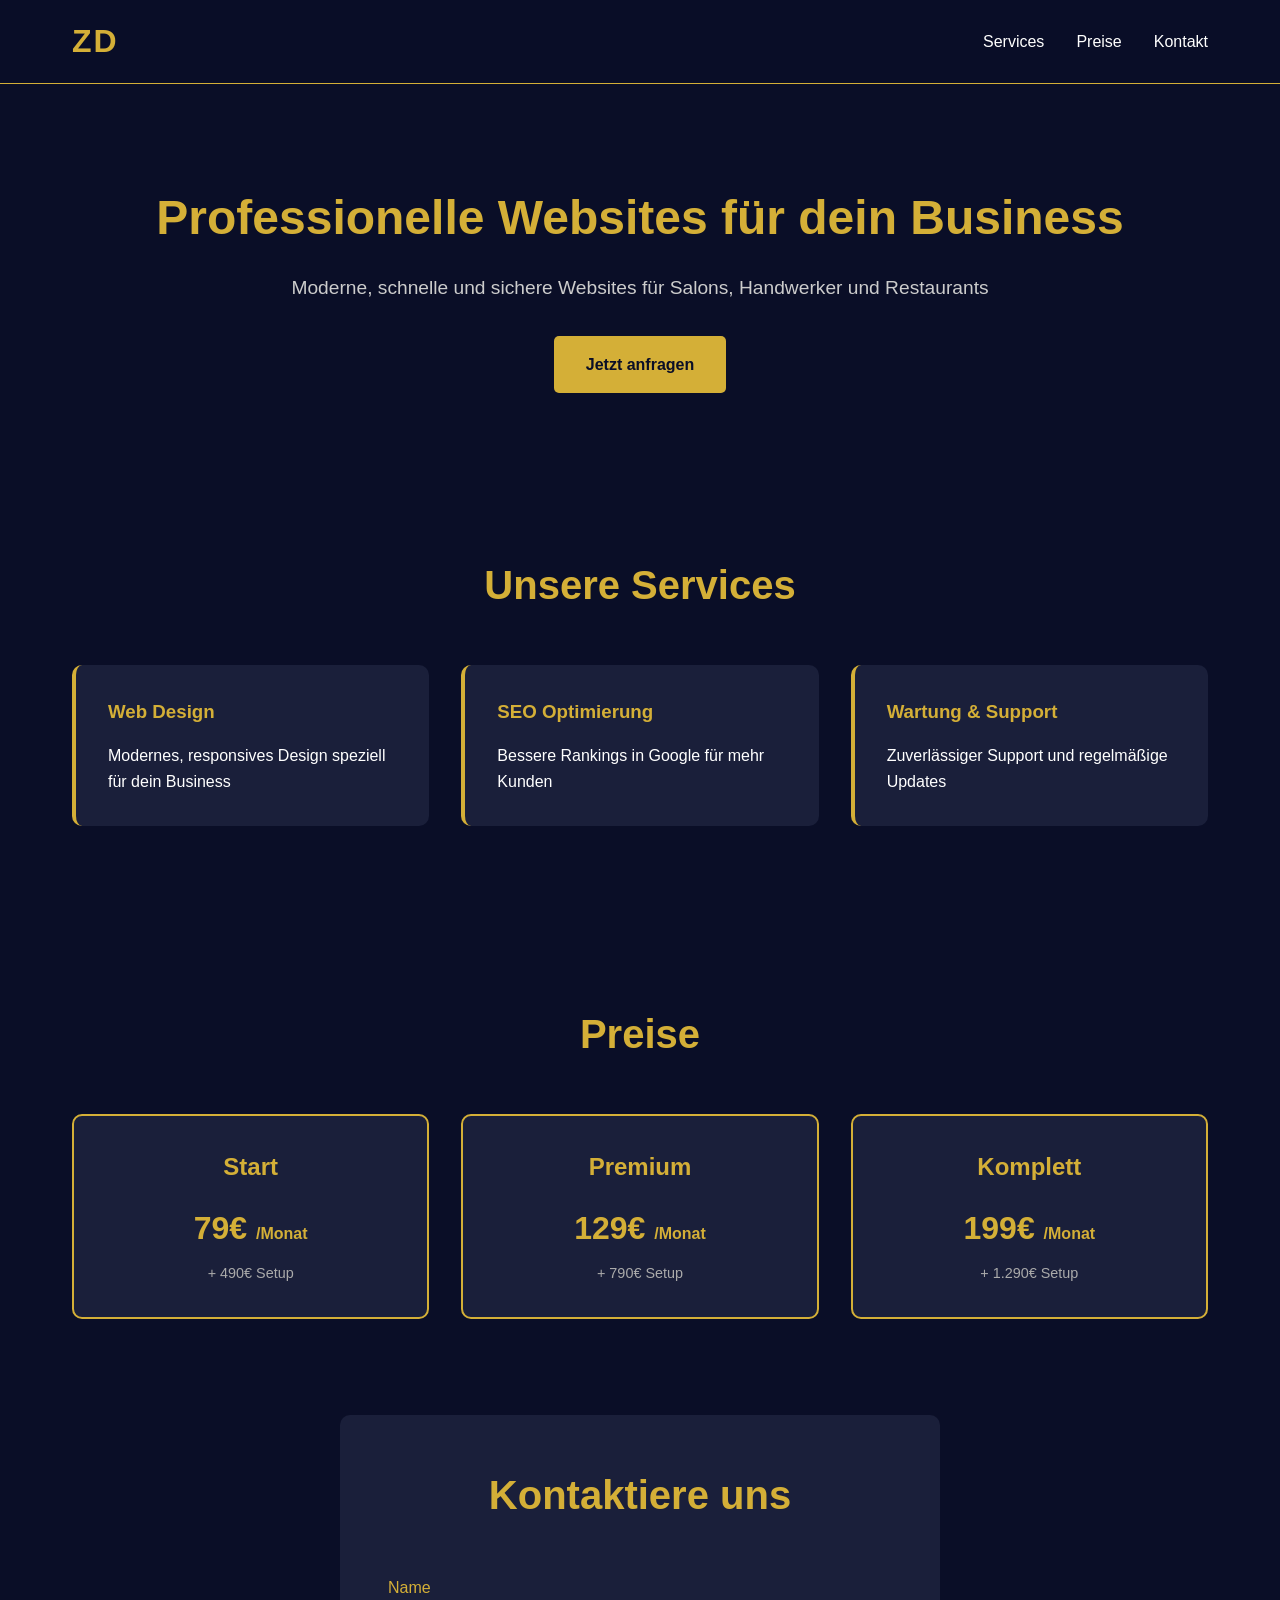
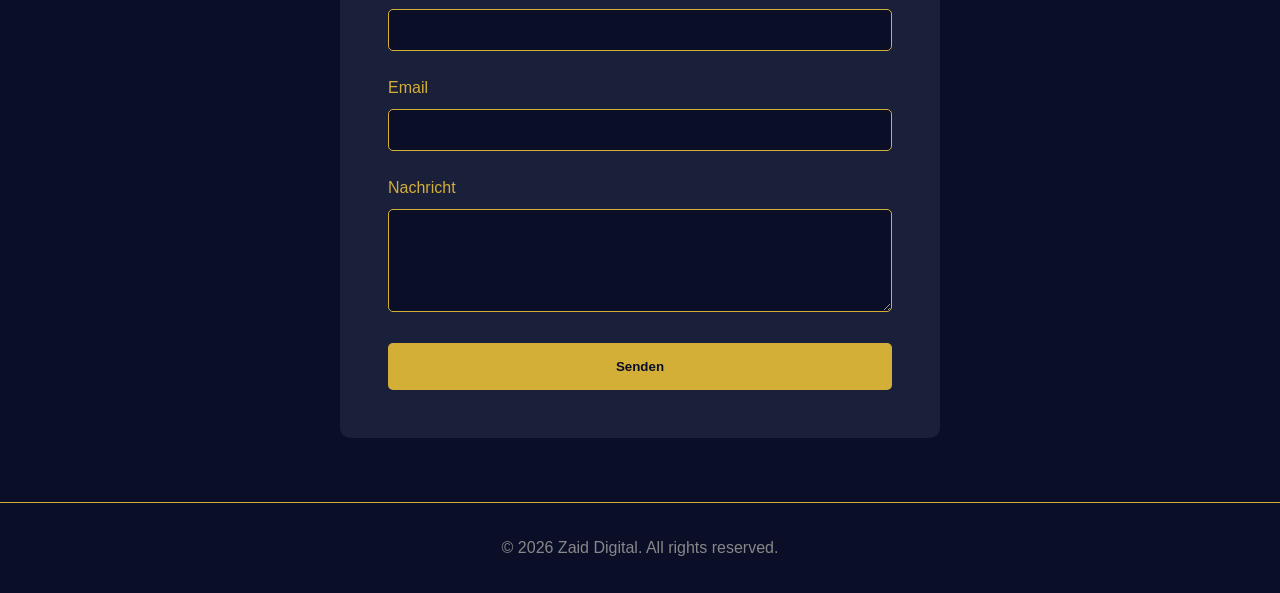
==== index.html @ 5ce20390 "feat: initial zaiddigital website with formspree" ====
<!DOCTYPE html>
<html lang="de">
<head>
    <meta charset="UTF-8">
    <meta name="viewport" content="width=device-width, initial-scale=1.0">
    <title>Zaid Digital - Professionelle Webdesign Agentur</title>
    <link rel="stylesheet" href="style.css">
</head>
<body>
    <header>
        <nav class="navbar">
            <div class="logo">ZD</div>
            <ul class="nav-links">
                <li><a href="#services">Services</a></li>
                <li><a href="#pricing">Preise</a></li>
                <li><a href="#contact">Kontakt</a></li>
            </ul>
        </nav>
    </header>

    <main>
        <section class="hero">
            <h1>Professionelle Websites für dein Business</h1>
            <p>Moderne, schnelle und sichere Websites für Salons, Handwerker und Restaurants</p>
            <a href="#contact" class="cta-button">Jetzt anfragen</a>
        </section>

        <section id="services" class="services">
            <h2>Unsere Services</h2>
            <div class="service-grid">
                <div class="service-card">
                    <h3>Web Design</h3>
                    <p>Modernes, responsives Design speziell für dein Business</p>
                </div>
                <div class="service-card">
                    <h3>SEO Optimierung</h3>
                    <p>Bessere Rankings in Google für mehr Kunden</p>
                </div>
                <div class="service-card">
                    <h3>Wartung & Support</h3>
                    <p>Zuverlässiger Support und regelmäßige Updates</p>
                </div>
            </div>
        </section>

        <section id="pricing" class="pricing">
            <h2>Preise</h2>
            <div class="pricing-grid">
                <div class="price-card">
                    <h3>Start</h3>
                    <p class="price">79€ <span>/Monat</span></p>
                    <p class="setup">+ 490€ Setup</p>
                </div>
                <div class="price-card">
                    <h3>Premium</h3>
                    <p class="price">129€ <span>/Monat</span></p>
                    <p class="setup">+ 790€ Setup</p>
                </div>
                <div class="price-card">
                    <h3>Komplett</h3>
                    <p class="price">199€ <span>/Monat</span></p>
                    <p class="setup">+ 1.290€ Setup</p>
                </div>
            </div>
        </section>

        <section id="contact" class="contact">
            <h2>Kontaktiere uns</h2>
            <form action="https://formspree.io/f/xyzabc123" method="POST">
                <div class="form-group">
                    <label for="name">Name</label>
                    <input type="text" id="name" name="name" required>
                </div>
                <div class="form-group">
                    <label for="email">Email</label>
                    <input type="email" id="email" name="email" required>
                </div>
                <div class="form-group">
                    <label for="message">Nachricht</label>
                    <textarea id="message" name="message" rows="5" required></textarea>
                </div>
                <button type="submit" class="submit-btn">Senden</button>
            </form>
        </section>
    </main>

    <footer>
        <p>&copy; 2026 Zaid Digital. All rights reserved.</p>
    </footer>
</body>
</html>
---- style.css ----
* {
    margin: 0;
    padding: 0;
    box-sizing: border-box;
}

:root {
    --dark: #0a0e27;
    --gold: #D4AF37;
    --text: #ffffff;
    --gray: #1a1f3a;
}

body {
    font-family: 'Segoe UI', Tahoma, Geneva, Verdana, sans-serif;
    background-color: var(--dark);
    color: var(--text);
    line-height: 1.6;
}

header {
    background-color: rgba(10, 14, 39, 0.95);
    padding: 1rem 0;
    position: sticky;
    top: 0;
    z-index: 1000;
    border-bottom: 1px solid var(--gold);
}

.navbar {
    max-width: 1200px;
    margin: 0 auto;
    display: flex;
    justify-content: space-between;
    align-items: center;
    padding: 0 2rem;
}

.logo {
    font-size: 2rem;
    font-weight: bold;
    color: var(--gold);
    letter-spacing: 2px;
}

.nav-links {
    display: flex;
    list-style: none;
    gap: 2rem;
}

.nav-links a {
    color: var(--text);
    text-decoration: none;
    transition: color 0.3s;
}

.nav-links a:hover {
    color: var(--gold);
}

main {
    max-width: 1200px;
    margin: 0 auto;
    padding: 0 2rem;
}

.hero {
    text-align: center;
    padding: 6rem 2rem;
}

.hero h1 {
    font-size: 3rem;
    margin-bottom: 1rem;
    color: var(--gold);
}

.hero p {
    font-size: 1.2rem;
    margin-bottom: 2rem;
    color: #ccc;
}

.cta-button {
    display: inline-block;
    background-color: var(--gold);
    color: var(--dark);
    padding: 1rem 2rem;
    border-radius: 5px;
    text-decoration: none;
    font-weight: bold;
    transition: transform 0.3s, box-shadow 0.3s;
}

.cta-button:hover {
    transform: translateY(-3px);
    box-shadow: 0 10px 20px rgba(212, 175, 55, 0.3);
}

.services, .pricing, .contact {
    padding: 4rem 0;
}

.services h2, .pricing h2, .contact h2 {
    text-align: center;
    font-size: 2.5rem;
    margin-bottom: 3rem;
    color: var(--gold);
}

.service-grid {
    display: grid;
    grid-template-columns: repeat(auto-fit, minmax(250px, 1fr));
    gap: 2rem;
    margin-bottom: 3rem;
}

.service-card {
    background-color: var(--gray);
    padding: 2rem;
    border-radius: 10px;
    border-left: 4px solid var(--gold);
    transition: transform 0.3s;
}

.service-card:hover {
    transform: translateY(-5px);
}

.service-card h3 {
    color: var(--gold);
    margin-bottom: 1rem;
}

.pricing-grid {
    display: grid;
    grid-template-columns: repeat(auto-fit, minmax(200px, 1fr));
    gap: 2rem;
}

.price-card {
    background-color: var(--gray);
    padding: 2rem;
    border-radius: 10px;
    text-align: center;
    border: 2px solid var(--gold);
}

.price-card h3 {
    color: var(--gold);
    font-size: 1.5rem;
    margin-bottom: 1rem;
}

.price {
    font-size: 2rem;
    color: var(--gold);
    font-weight: bold;
    margin-bottom: 0.5rem;
}

.price span {
    font-size: 1rem;
}

.setup {
    color: #aaa;
    font-size: 0.9rem;
}

.contact {
    background-color: var(--gray);
    padding: 3rem;
    border-radius: 10px;
    max-width: 600px;
    margin: 2rem auto;
}

.form-group {
    margin-bottom: 1.5rem;
}

.form-group label {
    display: block;
    margin-bottom: 0.5rem;
    color: var(--gold);
}

.form-group input,
.form-group textarea {
    width: 100%;
    padding: 0.8rem;
    background-color: var(--dark);
    border: 1px solid var(--gold);
    border-radius: 5px;
    color: var(--text);
    font-family: inherit;
}

.form-group input:focus,
.form-group textarea:focus {
    outline: none;
    border-color: var(--gold);
    box-shadow: 0 0 5px rgba(212, 175, 55, 0.3);
}

.submit-btn {
    width: 100%;
    padding: 1rem;
    background-color: var(--gold);
    color: var(--dark);
    border: none;
    border-radius: 5px;
    font-weight: bold;
    cursor: pointer;
    transition: transform 0.3s;
}

.submit-btn:hover {
    transform: translateY(-3px);
}

footer {
    text-align: center;
    padding: 2rem;
    border-top: 1px solid var(--gold);
    margin-top: 4rem;
    color: #888;
}

@media (max-width: 768px) {
    .hero h1 {
        font-size: 2rem;
    }
    
    .nav-links {
        gap: 1rem;
    }
}
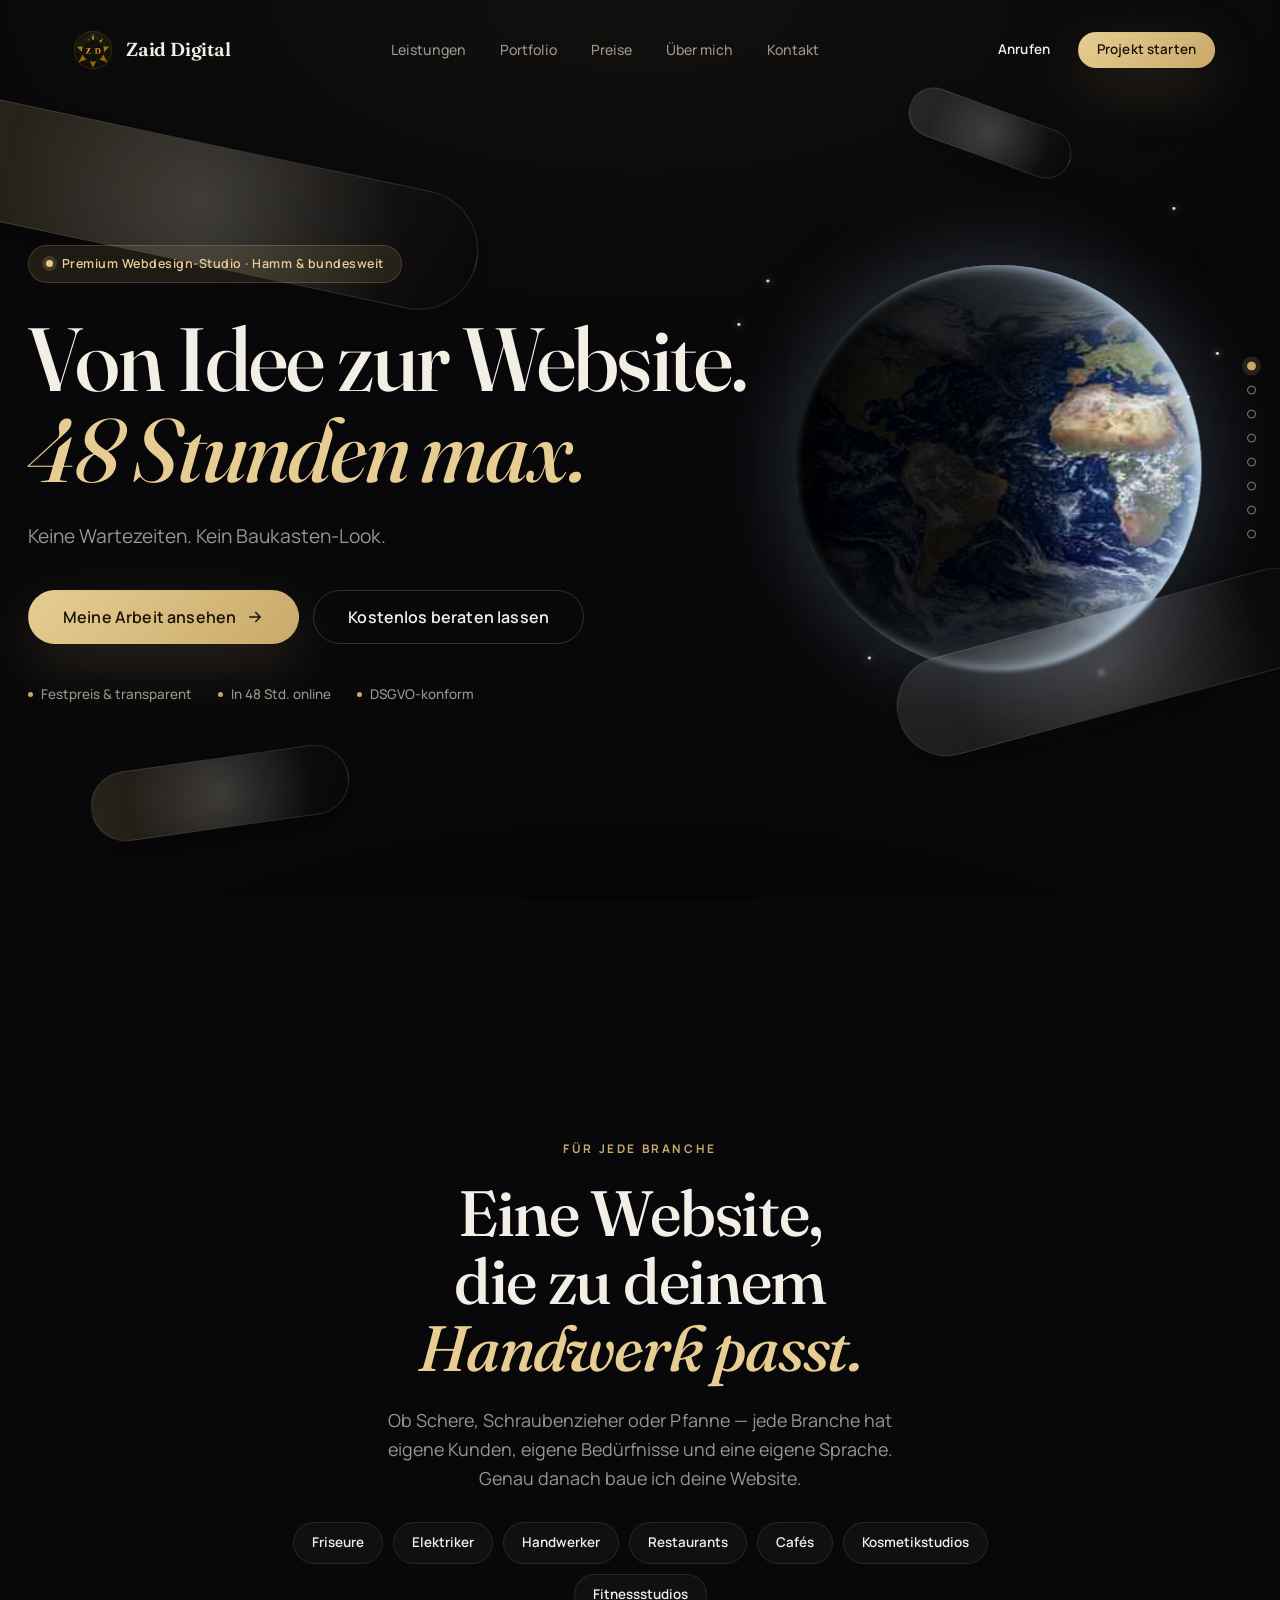
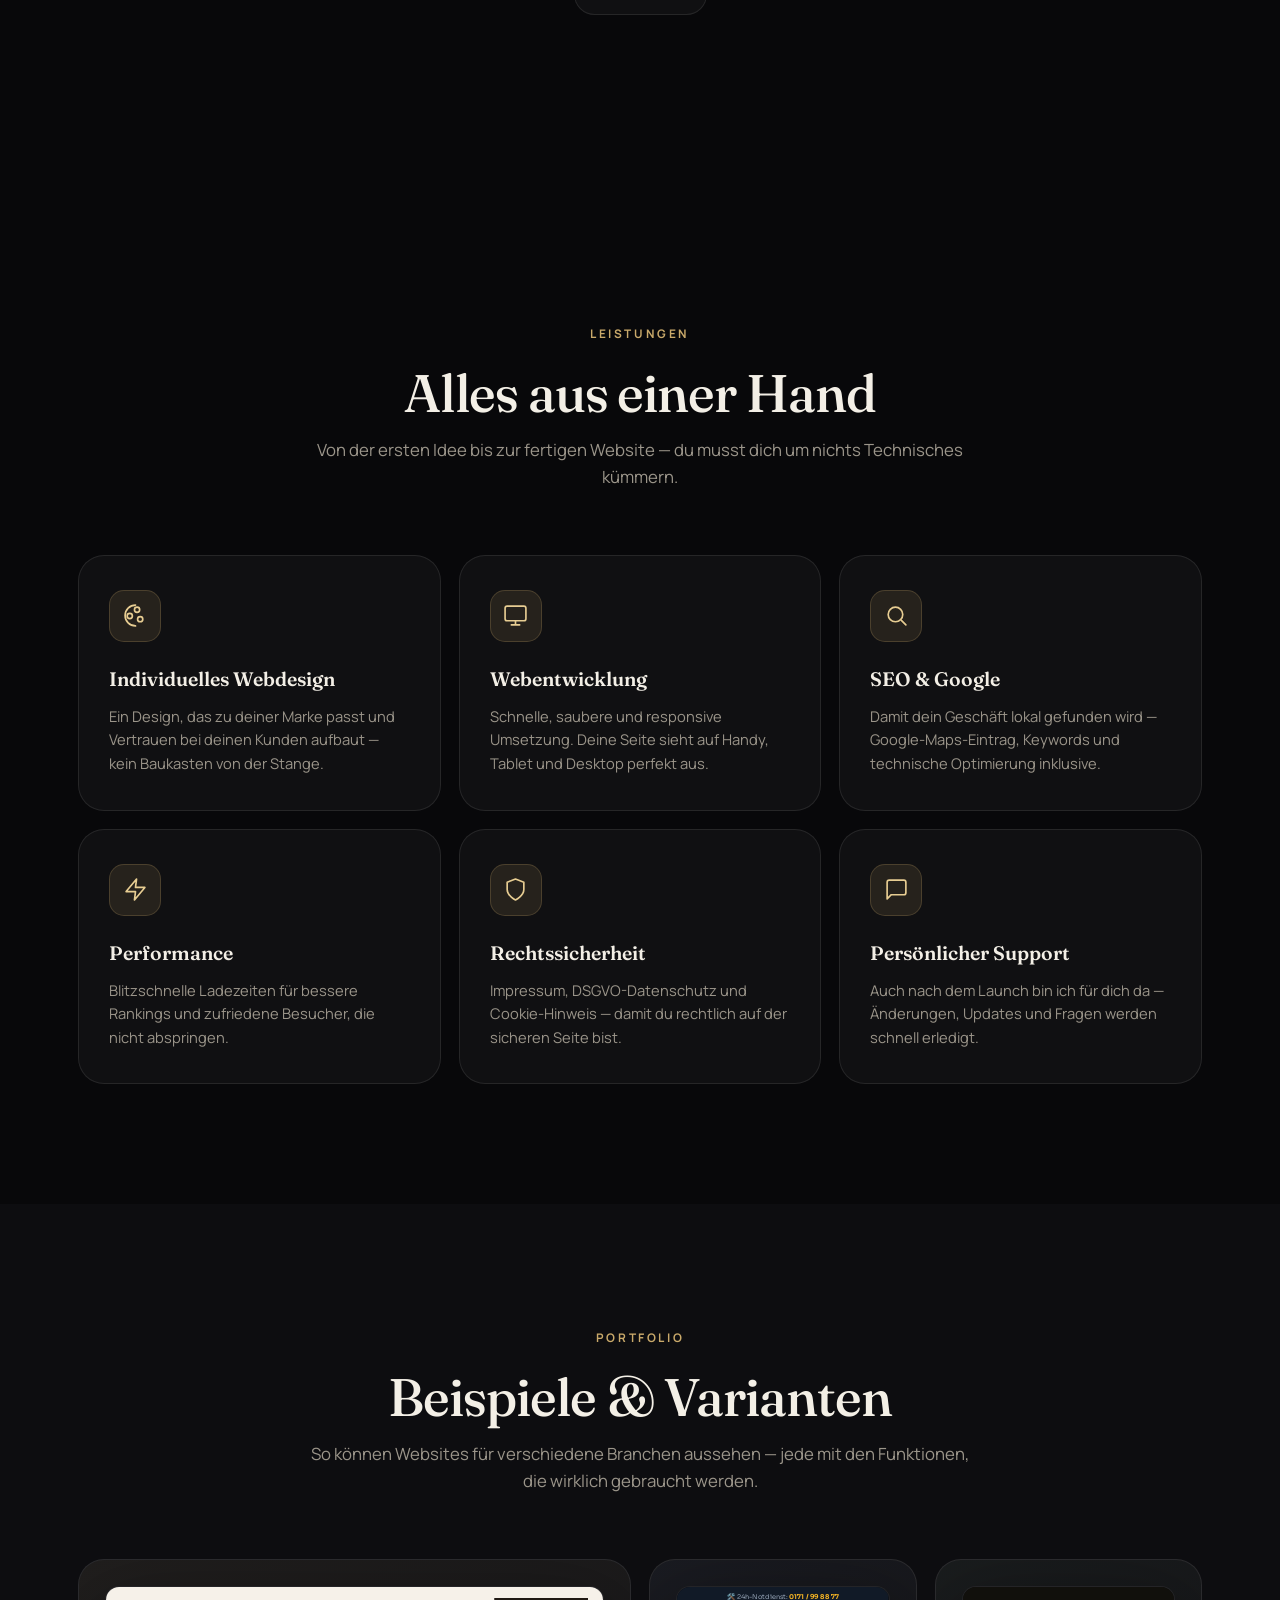
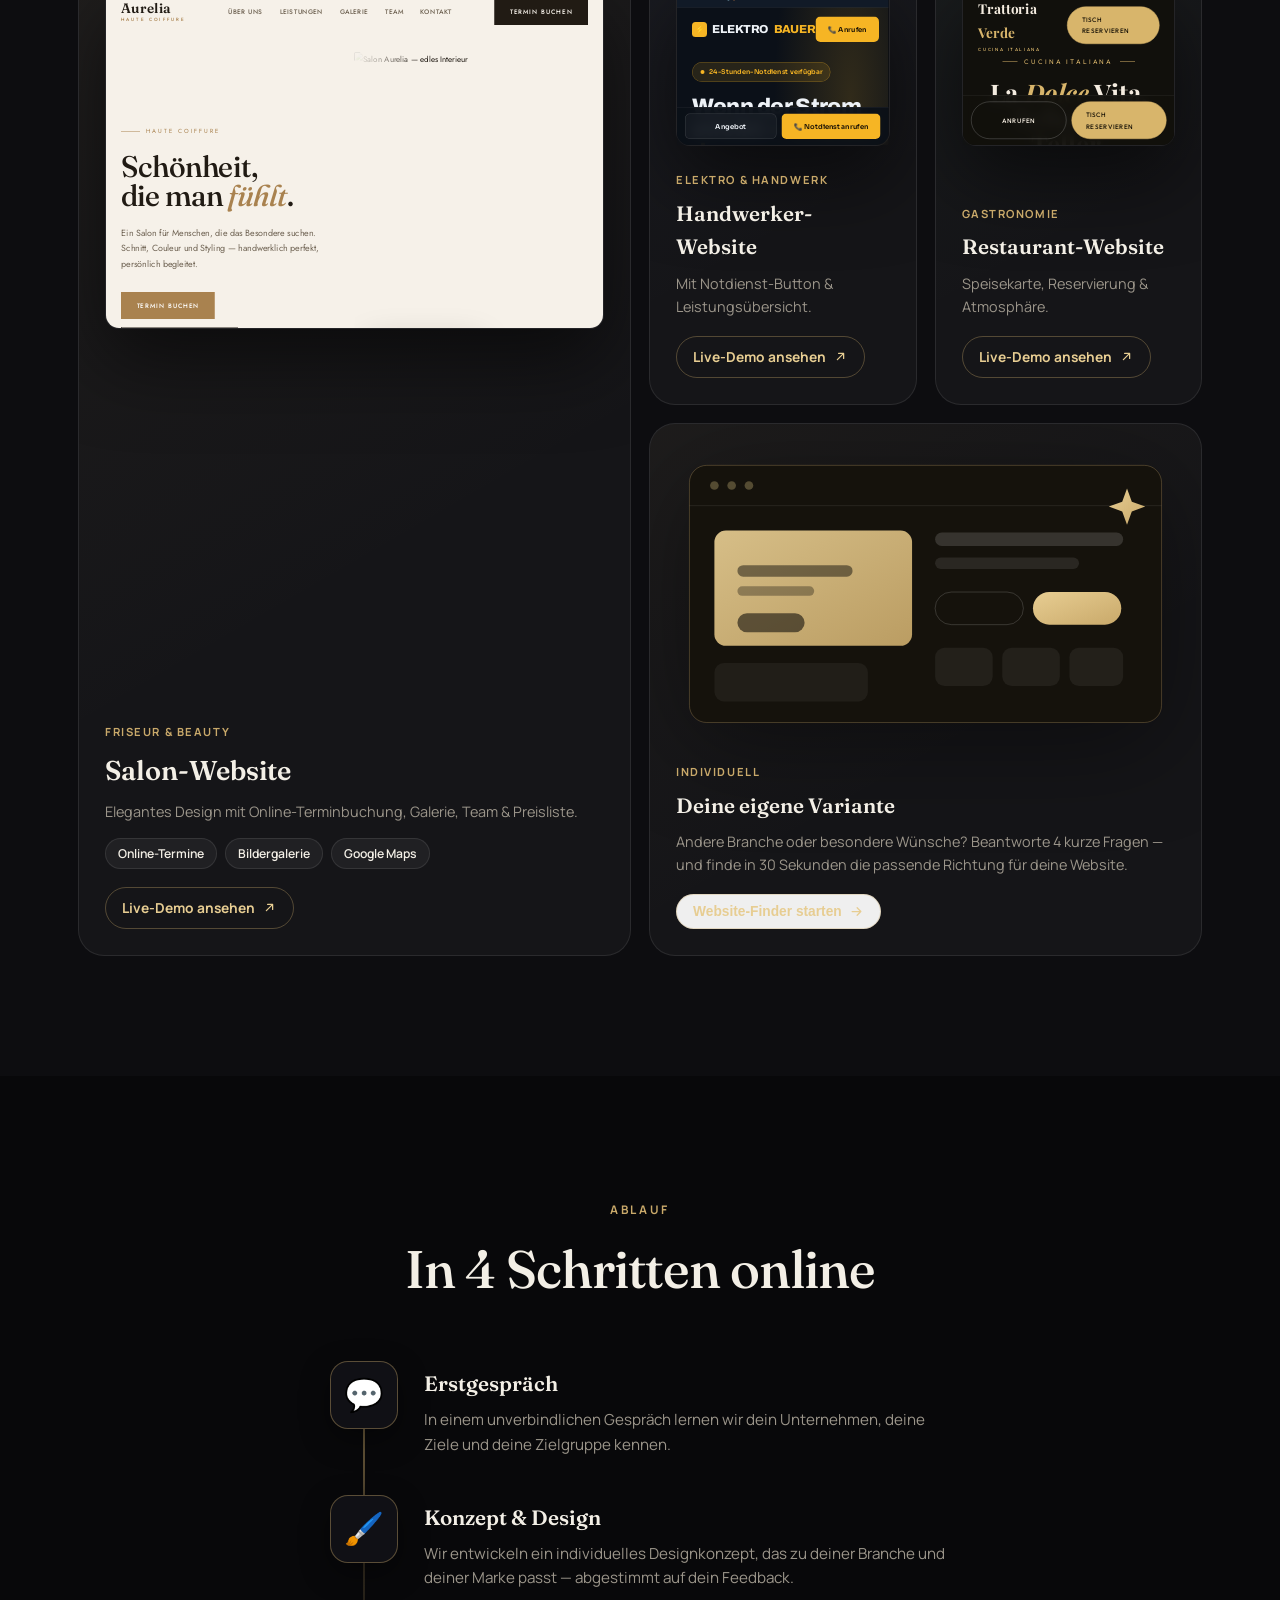
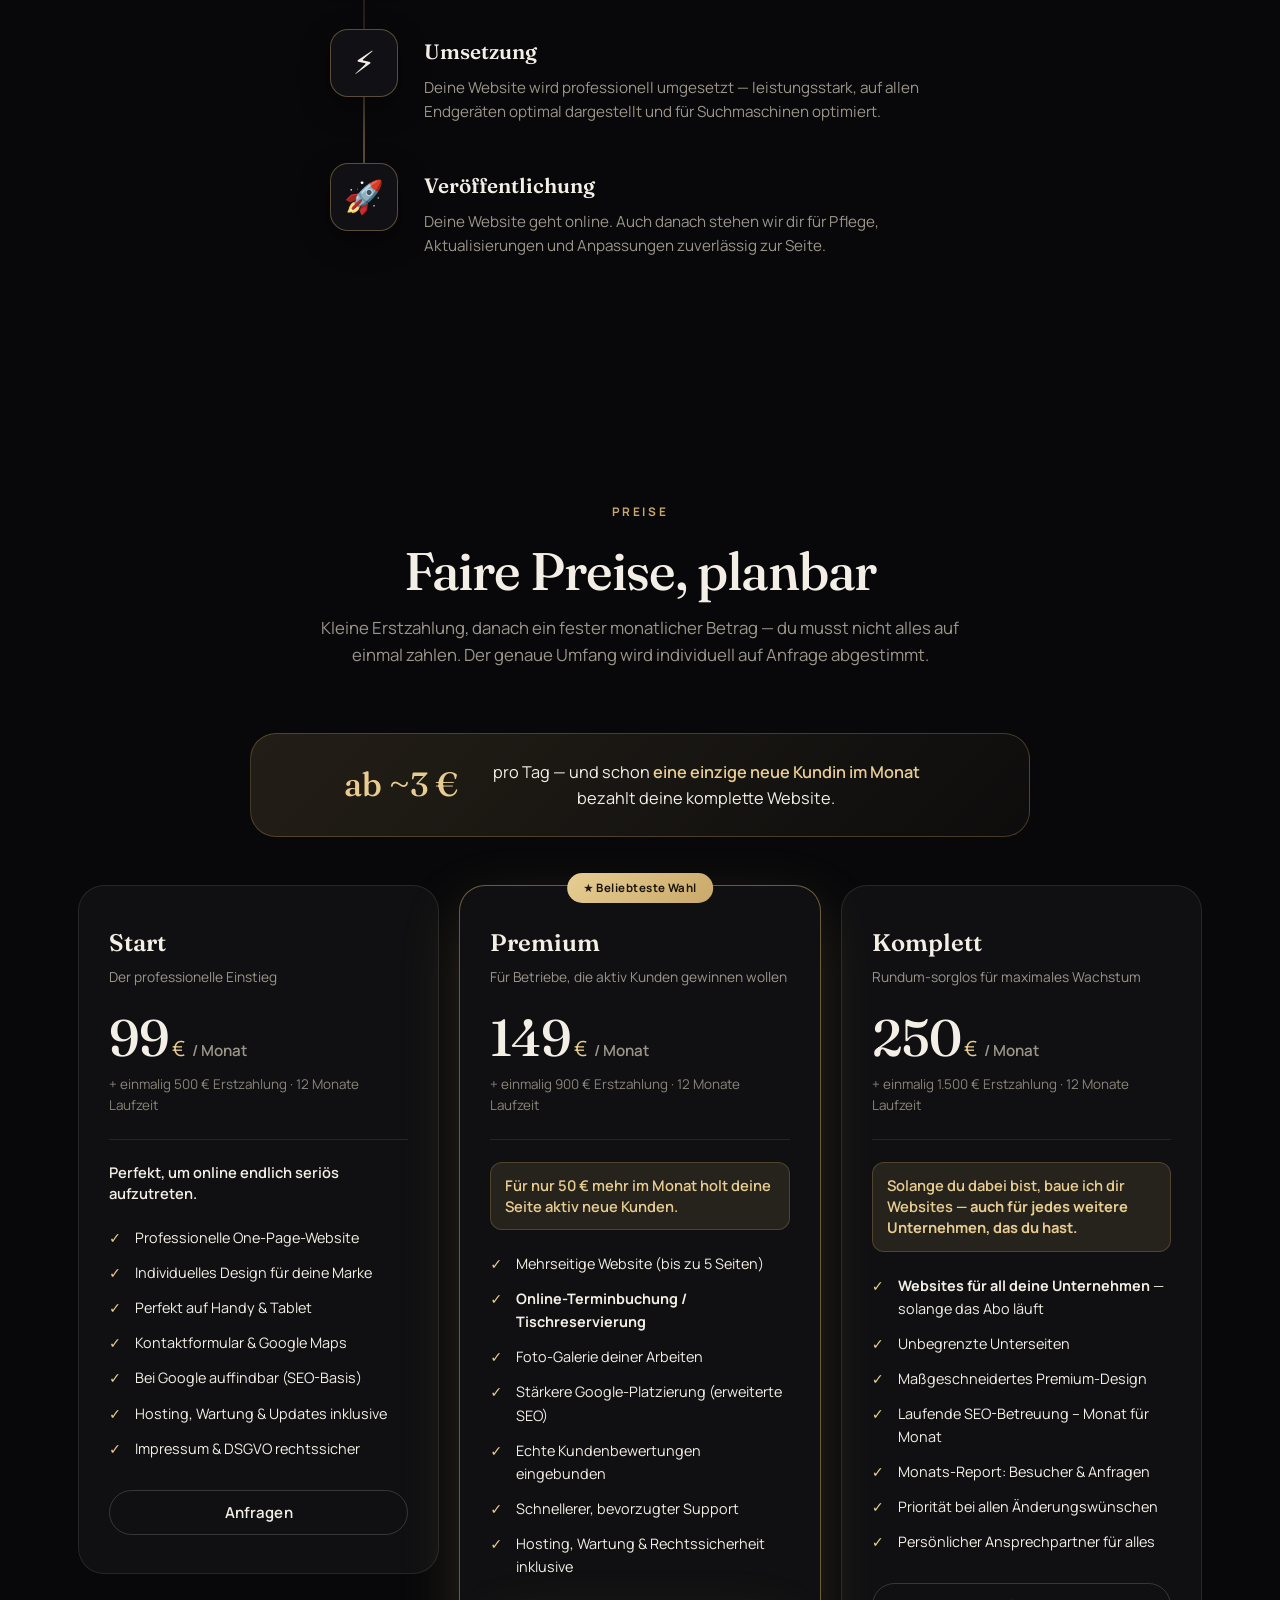
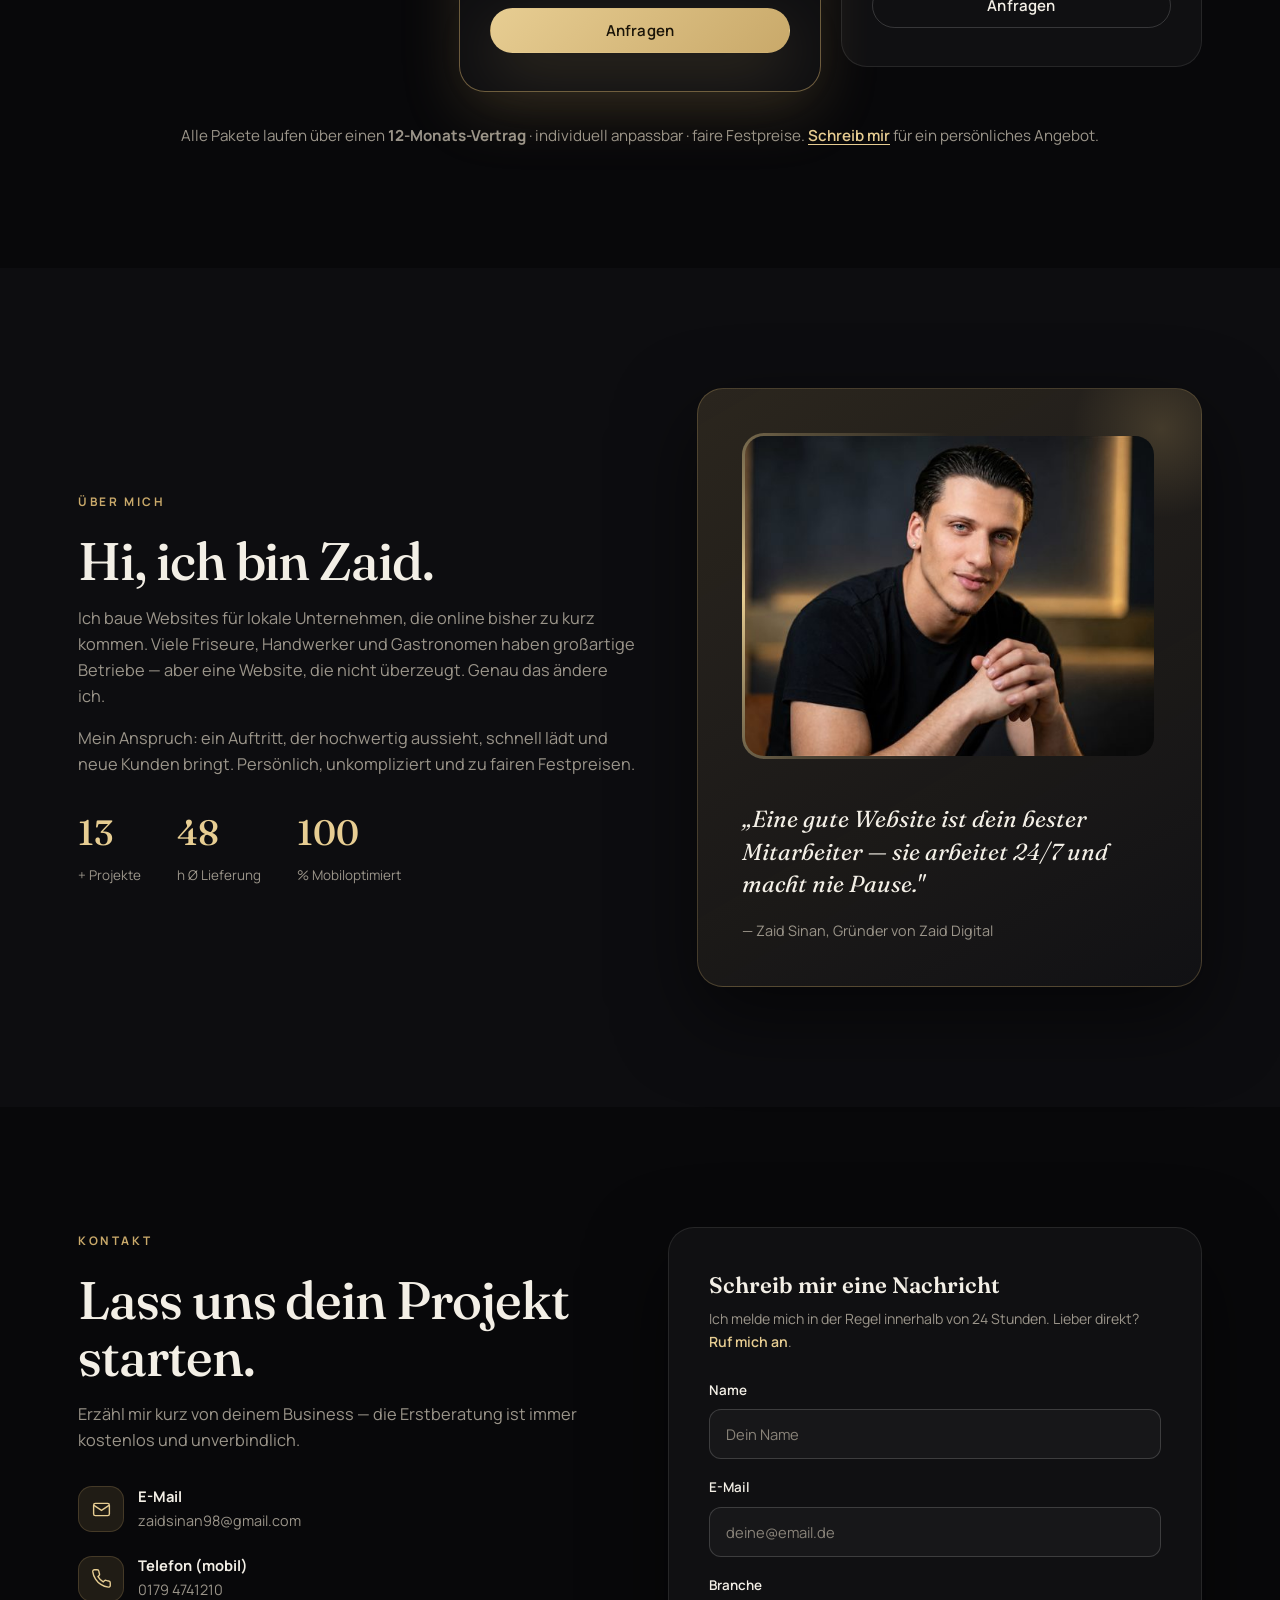
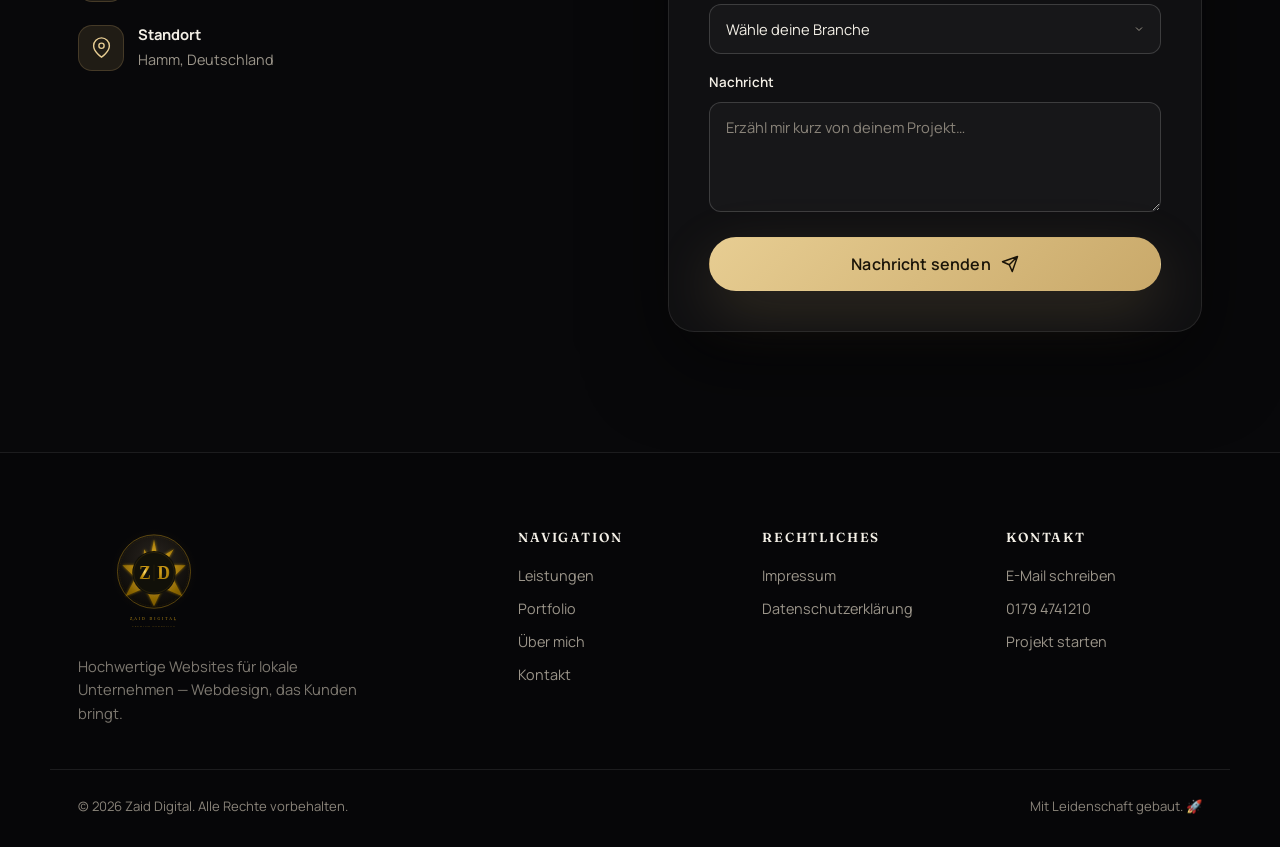
==== commit 27d2ff4f: "Initial commit: Zaid Digital website with redesigned Hero and Process sections - Hero B: 'Von Idee z" ====
--- a/index.html
+++ b/index.html
@@ -1,91 +1,534 @@
 <!DOCTYPE html>
 <html lang="de">
 <head>
-    <meta charset="UTF-8">
-    <meta name="viewport" content="width=device-width, initial-scale=1.0">
-    <title>Zaid Digital - Professionelle Webdesign Agentur</title>
-    <link rel="stylesheet" href="style.css">
+  <meta charset="UTF-8">
+  <meta name="viewport" content="width=device-width, initial-scale=1.0">
+  <title>Zaid Digital — Premium Webdesign für lokale Unternehmen</title>
+  <meta name="description" content="Zaid Digital gestaltet hochwertige, individuelle Websites für Friseure, Elektriker, Restaurants und lokale Unternehmen in Hamm und Umgebung. Webdesign, das nach Wert aussieht — und Kunden bringt.">
+  <meta name="theme-color" content="#08080a">
+  <link rel="icon" href="assets/logo-mark.svg" type="image/svg+xml">
+  <!-- Open Graph -->
+  <meta property="og:type" content="website">
+  <meta property="og:title" content="Zaid Digital — Premium Webdesign für lokale Unternehmen">
+  <meta property="og:description" content="Hochwertige, individuelle Websites für Friseure, Elektriker, Restaurants & lokale Betriebe. Webdesign, das nach Wert aussieht.">
+  <meta property="og:locale" content="de_DE">
+  <meta name="twitter:card" content="summary_large_image">
+  <link rel="stylesheet" href="fonts.css">
+  <link rel="stylesheet" href="style.css">
+  <script type="application/ld+json">
+  {
+    "@context": "https://schema.org",
+    "@type": "ProfessionalService",
+    "name": "Zaid Digital",
+    "description": "Premium Webdesign für lokale Unternehmen — individuelle, hochwertige Websites für Friseure, Elektriker, Restaurants und Handwerksbetriebe.",
+    "founder": "Zaid Sinan",
+    "email": "zaidsinan98@gmail.com",
+    "telephone": "+49-179-4741210",
+    "areaServed": "Hamm und Umgebung",
+    "priceRange": "€€",
+    "address": { "@type": "PostalAddress", "addressLocality": "Hamm", "addressCountry": "DE" },
+    "knowsAbout": ["Webdesign", "Webentwicklung", "SEO", "Responsive Design"]
+  }
+  </script>
 </head>
 <body>
-    <header>
-        <nav class="navbar">
-            <div class="logo">ZD</div>
-            <ul class="nav-links">
-                <li><a href="#services">Services</a></li>
-                <li><a href="#pricing">Preise</a></li>
-                <li><a href="#contact">Kontakt</a></li>
+
+  <!-- Scroll Progress Bar -->
+  <div class="progress-bar"><div class="progress-bar__fill" id="progressFill"></div></div>
+
+  <!-- Fixed Rotating Globe (travels on scroll) -->
+  <div class="globe-layer" id="globeLayer">
+    <div class="globe">
+      <span class="globe__star" style="left:-20px;top:10px;animation-duration:3s"></span>
+      <span class="globe__star" style="left:-40px;top:40px;animation-duration:2s"></span>
+      <span class="globe__star" style="left:270px;top:90px;animation-duration:4s"></span>
+      <span class="globe__star" style="left:210px;top:280px;animation-duration:3s"></span>
+      <span class="globe__star" style="left:50px;top:270px;animation-duration:1.5s"></span>
+      <span class="globe__star" style="left:260px;top:-40px;animation-duration:4s"></span>
+      <span class="globe__star" style="left:290px;top:60px;animation-duration:2s"></span>
+    </div>
+  </div>
+
+  <!-- Section Navigation Dots -->
+  <nav class="dots" id="dots" aria-label="Abschnitte"></nav>
+
+  <!-- Header -->
+  <header class="header" id="header">
+    <div class="header__inner">
+      <a href="#hero" class="brand">
+        <img class="brand__logo" src="assets/logo-mark.svg" alt="" width="44" height="44">
+        <span class="brand__name">Zaid&nbsp;Digital</span>
+      </a>
+      <nav class="header__nav">
+        <a href="#leistungen">Leistungen</a>
+        <a href="#portfolio">Portfolio</a>
+        <a href="#preise">Preise</a>
+        <a href="#ueber">Über mich</a>
+        <a href="#kontakt">Kontakt</a>
+      </nav>
+      <div class="header__actions">
+        <a href="tel:+491794741210" class="btn btn--ghost btn--sm">Anrufen</a>
+        <a href="#kontakt" class="btn btn--primary btn--sm">Projekt starten</a>
+      </div>
+      <button class="burger" id="burger" aria-label="Menü"><span></span><span></span><span></span></button>
+    </div>
+  </header>
+
+  <!-- Mobile Menu -->
+  <div class="mobile" id="mobile">
+    <a href="#leistungen">Leistungen</a>
+    <a href="#portfolio">Portfolio</a>
+    <a href="#preise">Preise</a>
+    <a href="#ueber">Über mich</a>
+    <a href="#kontakt">Kontakt</a>
+    <a href="#kontakt" class="btn btn--primary">Projekt starten</a>
+  </div>
+
+  <main>
+
+    <!-- ===== HERO (globe right) ===== -->
+    <section class="snap" id="hero" data-globe="0">
+      <div class="shapes" aria-hidden="true">
+        <span class="shape shape--1"></span>
+        <span class="shape shape--2"></span>
+        <span class="shape shape--3"></span>
+        <span class="shape shape--4"></span>
+      </div>
+      <div class="hero">
+        <div class="reveal">
+          <span class="pill"><span class="pill__dot"></span> Premium Webdesign-Studio · Hamm &amp; bundesweit</span>
+        </div>
+        <h1 class="hero__title reveal">
+          Von Idee zur Website.<br>
+          <span class="serif-em">48 Stunden max.</span>
+        </h1>
+        <p class="hero__lead reveal">
+          Keine Wartezeiten. Kein Baukasten-Look.
+        </p>
+        <div class="hero__cta reveal">
+          <a href="#portfolio" class="btn btn--primary btn--lg">Meine Arbeit ansehen
+            <svg viewBox="0 0 24 24" fill="none" stroke="currentColor" stroke-width="2" stroke-linecap="round" stroke-linejoin="round"><path d="M5 12h14M13 6l6 6-6 6"/></svg>
+          </a>
+          <a href="#kontakt" class="btn btn--outline btn--lg">Kostenlos beraten lassen</a>
+        </div>
+        <div class="hero__meta reveal">
+          <span><span class="hero__meta-dot"></span> Festpreis &amp; transparent</span>
+          <span><span class="hero__meta-dot"></span> In 48 Std. online</span>
+          <span><span class="hero__meta-dot"></span> DSGVO-konform</span>
+        </div>
+      </div>
+    </section>
+
+    <!-- ===== STORY: Branchen (globe center, subtle) ===== -->
+    <section class="snap snap--center" id="branchen" data-globe="1">
+      <div class="story">
+        <span class="kicker reveal">Für jede Branche</span>
+        <h2 class="story__title reveal">Eine Website,<br>die zu deinem<br><span class="serif-em">Handwerk passt.</span></h2>
+        <p class="story__lead reveal">
+          Ob Schere, Schraubenzieher oder Pfanne — jede Branche hat eigene Kunden,
+          eigene Bedürfnisse und eine eigene Sprache. Genau danach baue ich deine Website.
+        </p>
+        <div class="chips reveal">
+          <span class="chip">Friseure</span>
+          <span class="chip">Elektriker</span>
+          <span class="chip">Handwerker</span>
+          <span class="chip">Restaurants</span>
+          <span class="chip">Cafés</span>
+          <span class="chip">Kosmetikstudios</span>
+          <span class="chip">Fitnessstudios</span>
+        </div>
+      </div>
+    </section>
+
+    <!-- ===== LEISTUNGEN ===== -->
+    <section class="block" id="leistungen" data-globe="fade">
+      <div class="shell">
+        <div class="head reveal">
+          <span class="kicker">Leistungen</span>
+          <h2 class="head__title">Alles aus einer Hand</h2>
+          <p class="head__lead">Von der ersten Idee bis zur fertigen Website — du musst dich um nichts Technisches kümmern.</p>
+        </div>
+        <div class="cards">
+          <article class="card reveal">
+            <div class="card__glow"></div>
+            <div class="card__icon">
+              <svg viewBox="0 0 24 24" fill="none" stroke="currentColor" stroke-width="1.6" stroke-linecap="round" stroke-linejoin="round"><circle cx="13.5" cy="6.5" r="2.5"/><circle cx="6.5" cy="12.5" r="2.5"/><circle cx="16.5" cy="15.5" r="2.5"/><path d="M12 2a10 10 0 100 20"/></svg>
+            </div>
+            <h3>Individuelles Webdesign</h3>
+            <p>Ein Design, das zu deiner Marke passt und Vertrauen bei deinen Kunden aufbaut — kein Baukasten von der Stange.</p>
+          </article>
+          <article class="card reveal">
+            <div class="card__glow"></div>
+            <div class="card__icon">
+              <svg viewBox="0 0 24 24" fill="none" stroke="currentColor" stroke-width="1.6" stroke-linecap="round" stroke-linejoin="round"><rect x="2" y="3" width="20" height="14" rx="2"/><path d="M8 21h8M12 17v4"/></svg>
+            </div>
+            <h3>Webentwicklung</h3>
+            <p>Schnelle, saubere und responsive Umsetzung. Deine Seite sieht auf Handy, Tablet und Desktop perfekt aus.</p>
+          </article>
+          <article class="card reveal">
+            <div class="card__glow"></div>
+            <div class="card__icon">
+              <svg viewBox="0 0 24 24" fill="none" stroke="currentColor" stroke-width="1.6" stroke-linecap="round" stroke-linejoin="round"><circle cx="11" cy="11" r="7"/><path d="M21 21l-4.3-4.3"/></svg>
+            </div>
+            <h3>SEO &amp; Google</h3>
+            <p>Damit dein Geschäft lokal gefunden wird — Google-Maps-Eintrag, Keywords und technische Optimierung inklusive.</p>
+          </article>
+          <article class="card reveal">
+            <div class="card__glow"></div>
+            <div class="card__icon">
+              <svg viewBox="0 0 24 24" fill="none" stroke="currentColor" stroke-width="1.6" stroke-linecap="round" stroke-linejoin="round"><path d="M13 2L3 14h9l-1 8 10-12h-9z"/></svg>
+            </div>
+            <h3>Performance</h3>
+            <p>Blitzschnelle Ladezeiten für bessere Rankings und zufriedene Besucher, die nicht abspringen.</p>
+          </article>
+          <article class="card reveal">
+            <div class="card__glow"></div>
+            <div class="card__icon">
+              <svg viewBox="0 0 24 24" fill="none" stroke="currentColor" stroke-width="1.6" stroke-linecap="round" stroke-linejoin="round"><path d="M12 22s8-4 8-10V5l-8-3-8 3v7c0 6 8 10 8 10z"/></svg>
+            </div>
+            <h3>Rechtssicherheit</h3>
+            <p>Impressum, DSGVO-Datenschutz und Cookie-Hinweis — damit du rechtlich auf der sicheren Seite bist.</p>
+          </article>
+          <article class="card reveal">
+            <div class="card__glow"></div>
+            <div class="card__icon">
+              <svg viewBox="0 0 24 24" fill="none" stroke="currentColor" stroke-width="1.6" stroke-linecap="round" stroke-linejoin="round"><path d="M21 15a2 2 0 01-2 2H7l-4 4V5a2 2 0 012-2h14a2 2 0 012 2z"/></svg>
+            </div>
+            <h3>Persönlicher Support</h3>
+            <p>Auch nach dem Launch bin ich für dich da — Änderungen, Updates und Fragen werden schnell erledigt.</p>
+          </article>
+        </div>
+      </div>
+    </section>
+
+    <!-- ===== PORTFOLIO BENTO ===== -->
+    <section class="block block--alt" id="portfolio">
+      <div class="shell">
+        <div class="head reveal">
+          <span class="kicker">Portfolio</span>
+          <h2 class="head__title">Beispiele &amp; Varianten</h2>
+          <p class="head__lead">So können Websites für verschiedene Branchen aussehen — jede mit den Funktionen, die wirklich gebraucht werden.</p>
+        </div>
+        <div class="bento">
+          <article class="bento__item bento__item--big reveal" style="--tint:rgba(201,169,106,.12)">
+            <a class="bento__preview" href="demos/friseur.html?v=3" target="_blank" rel="noopener" aria-label="Demo Salon Aurelia öffnen">
+              <iframe src="demos/friseur.html?v=3" loading="lazy" scrolling="no" tabindex="-1" title="Vorschau Salon Aurelia"></iframe>
+              <span class="bento__preview-hint">Demo öffnen ↗</span>
+            </a>
+            <div class="bento__label">
+              <span class="bento__tag">Friseur &amp; Beauty</span>
+              <h3>Salon-Website</h3>
+              <p>Elegantes Design mit Online-Terminbuchung, Galerie, Team &amp; Preisliste.</p>
+              <ul><li>Online-Termine</li><li>Bildergalerie</li><li>Google Maps</li></ul>
+              <a class="bento__link" href="demos/friseur.html?v=3" target="_blank" rel="noopener">Live-Demo ansehen
+                <svg viewBox="0 0 24 24" fill="none" stroke="currentColor" stroke-width="2" stroke-linecap="round" stroke-linejoin="round"><path d="M7 17 17 7M9 7h8v8"/></svg>
+              </a>
+            </div>
+          </article>
+
+          <article class="bento__item reveal" style="--tint:rgba(120,150,220,.09)">
+            <a class="bento__preview" href="demos/elektriker.html?v=3" target="_blank" rel="noopener" aria-label="Demo Elektro Bauer öffnen">
+              <iframe src="demos/elektriker.html?v=3" loading="lazy" scrolling="no" tabindex="-1" title="Vorschau Elektro Bauer"></iframe>
+              <span class="bento__preview-hint">Demo öffnen ↗</span>
+            </a>
+            <div class="bento__label">
+              <span class="bento__tag">Elektro &amp; Handwerk</span>
+              <h3>Handwerker-Website</h3>
+              <p>Mit Notdienst-Button &amp; Leistungsübersicht.</p>
+              <a class="bento__link" href="demos/elektriker.html?v=3" target="_blank" rel="noopener">Live-Demo ansehen
+                <svg viewBox="0 0 24 24" fill="none" stroke="currentColor" stroke-width="2" stroke-linecap="round" stroke-linejoin="round"><path d="M7 17 17 7M9 7h8v8"/></svg>
+              </a>
+            </div>
+          </article>
+
+          <article class="bento__item reveal" style="--tint:rgba(120,180,140,.09)">
+            <a class="bento__preview" href="demos/restaurant.html?v=3" target="_blank" rel="noopener" aria-label="Demo Trattoria Verde öffnen">
+              <iframe src="demos/restaurant.html?v=3" loading="lazy" scrolling="no" tabindex="-1" title="Vorschau Trattoria Verde"></iframe>
+              <span class="bento__preview-hint">Demo öffnen ↗</span>
+            </a>
+            <div class="bento__label">
+              <span class="bento__tag">Gastronomie</span>
+              <h3>Restaurant-Website</h3>
+              <p>Speisekarte, Reservierung &amp; Atmosphäre.</p>
+              <a class="bento__link" href="demos/restaurant.html?v=3" target="_blank" rel="noopener">Live-Demo ansehen
+                <svg viewBox="0 0 24 24" fill="none" stroke="currentColor" stroke-width="2" stroke-linecap="round" stroke-linejoin="round"><path d="M7 17 17 7M9 7h8v8"/></svg>
+              </a>
+            </div>
+          </article>
+
+          <article class="bento__item bento__item--wide reveal" style="--tint:rgba(201,169,106,.10)">
+            <div class="bento__mock">
+              <svg class="variant-art" viewBox="0 0 520 300" xmlns="http://www.w3.org/2000/svg" role="img" aria-label="Individuelle Website konfigurieren">
+                <defs>
+                  <linearGradient id="va_g" x1="0" y1="0" x2="1" y2="1"><stop offset="0" stop-color="#e7cd92"/><stop offset="1" stop-color="#c9a96a"/></linearGradient>
+                </defs>
+                <rect x="14" y="16" width="492" height="268" rx="18" fill="#15120c" stroke="rgba(201,169,106,.3)"/>
+                <line x1="14" y1="58" x2="506" y2="58" stroke="rgba(255,255,255,.08)"/>
+                <circle cx="40" cy="37" r="4.5" fill="#544b32"/><circle cx="58" cy="37" r="4.5" fill="#544b32"/><circle cx="76" cy="37" r="4.5" fill="#544b32"/>
+                <rect x="40" y="84" width="206" height="120" rx="12" fill="url(#va_g)" opacity=".92"/>
+                <rect x="64" y="120" width="120" height="12" rx="6" fill="#15120c" opacity=".5"/>
+                <rect x="64" y="142" width="80" height="10" rx="5" fill="#15120c" opacity=".35"/>
+                <rect x="64" y="170" width="70" height="20" rx="10" fill="#15120c" opacity=".6"/>
+                <rect x="270" y="86" width="196" height="14" rx="7" fill="rgba(255,255,255,.14)"/>
+                <rect x="270" y="112" width="150" height="12" rx="6" fill="rgba(255,255,255,.09)"/>
+                <rect x="270" y="148" width="92" height="34" rx="17" fill="none" stroke="rgba(255,255,255,.16)"/>
+                <rect x="372" y="148" width="92" height="34" rx="17" fill="url(#va_g)"/>
+                <rect x="270" y="206" width="60" height="40" rx="10" fill="rgba(255,255,255,.06)"/>
+                <rect x="340" y="206" width="60" height="40" rx="10" fill="rgba(255,255,255,.06)"/>
+                <rect x="410" y="206" width="56" height="40" rx="10" fill="rgba(255,255,255,.06)"/>
+                <rect x="40" y="222" width="160" height="40" rx="10" fill="rgba(255,255,255,.05)"/>
+                <g class="va_spark">
+                  <path d="M470 40 l5 14 14 5 -14 5 -5 14 -5 -14 -14 -5 14 -5 z" fill="url(#va_g)"/>
+                </g>
+              </svg>
+            </div>
+            <div class="bento__label">
+              <span class="bento__tag">Individuell</span>
+              <h3>Deine eigene Variante</h3>
+              <p>Andere Branche oder besondere Wünsche? Beantworte 4 kurze Fragen — und finde in 30 Sekunden die passende Richtung für deine Website.</p>
+              <button type="button" class="bento__link" id="openFinder">Website-Finder starten
+                <svg viewBox="0 0 24 24" fill="none" stroke="currentColor" stroke-width="2" stroke-linecap="round" stroke-linejoin="round"><path d="M5 12h14M13 6l6 6-6 6"/></svg>
+              </button>
+            </div>
+          </article>
+        </div>
+      </div>
+    </section>
+
+    <!-- ===== PROZESS ===== -->
+    <section class="block" id="prozess">
+      <div class="shell">
+        <div class="head reveal">
+          <span class="kicker">Ablauf</span>
+          <h2 class="head__title">In 4 Schritten online</h2>
+        </div>
+        <div class="flow">
+          <div class="flow__step reveal">
+            <div class="flow__icon">💬</div>
+            <div class="flow__body">
+              <div class="flow__top"><h3>Erstgespräch</h3></div>
+              <p>In einem unverbindlichen Gespräch lernen wir dein Unternehmen, deine Ziele und deine Zielgruppe kennen.</p>
+            </div>
+          </div>
+          <div class="flow__step reveal">
+            <div class="flow__icon">🖌️</div>
+            <div class="flow__body">
+              <div class="flow__top"><h3>Konzept &amp; Design</h3></div>
+              <p>Wir entwickeln ein individuelles Designkonzept, das zu deiner Branche und deiner Marke passt — abgestimmt auf dein Feedback.</p>
+            </div>
+          </div>
+          <div class="flow__step reveal">
+            <div class="flow__icon">⚡</div>
+            <div class="flow__body">
+              <div class="flow__top"><h3>Umsetzung</h3></div>
+              <p>Deine Website wird professionell umgesetzt — leistungsstark, auf allen Endgeräten optimal dargestellt und für Suchmaschinen optimiert.</p>
+            </div>
+          </div>
+          <div class="flow__step reveal">
+            <div class="flow__icon">🚀</div>
+            <div class="flow__body">
+              <div class="flow__top"><h3>Veröffentlichung</h3></div>
+              <p>Deine Website geht online. Auch danach stehen wir dir für Pflege, Aktualisierungen und Anpassungen zuverlässig zur Seite.</p>
+            </div>
+          </div>
+        </div>
+      </div>
+    </section>
+
+    <!-- ===== PREISE ===== -->
+    <section class="block" id="preise">
+      <div class="shell">
+        <div class="head reveal">
+          <span class="kicker">Preise</span>
+          <h2 class="head__title">Faire Preise, planbar</h2>
+          <p class="head__lead">Kleine Erstzahlung, danach ein fester monatlicher Betrag — du musst nicht alles auf einmal zahlen. Der genaue Umfang wird individuell auf Anfrage abgestimmt.</p>
+        </div>
+
+        <div class="roi reveal">
+          <span class="roi__big">ab&nbsp;~3&nbsp;€</span>
+          <span class="roi__txt">pro Tag — und schon <strong>eine einzige neue Kundin im Monat</strong> bezahlt deine komplette Website.</span>
+        </div>
+
+        <div class="tiers">
+          <article class="tier reveal">
+            <h3 class="tier__name">Start</h3>
+            <p class="tier__desc">Der professionelle Einstieg</p>
+            <div class="tier__price"><span class="tier__amount">99</span><sup>€</sup><span class="tier__per">/ Monat</span></div>
+            <p class="tier__setup">+ einmalig 500&nbsp;€ Erstzahlung · 12 Monate Laufzeit</p>
+            <p class="tier__highlight">Perfekt, um online endlich seriös aufzutreten.</p>
+            <ul class="tier__list">
+              <li>Professionelle One-Page-Website</li>
+              <li>Individuelles Design für deine Marke</li>
+              <li>Perfekt auf Handy &amp; Tablet</li>
+              <li>Kontaktformular &amp; Google Maps</li>
+              <li>Bei Google auffindbar (SEO-Basis)</li>
+              <li>Hosting, Wartung &amp; Updates inklusive</li>
+              <li>Impressum &amp; DSGVO rechtssicher</li>
             </ul>
-        </nav>
-    </header>
-
-    <main>
-        <section class="hero">
-            <h1>Professionelle Websites für dein Business</h1>
-            <p>Moderne, schnelle und sichere Websites für Salons, Handwerker und Restaurants</p>
-            <a href="#contact" class="cta-button">Jetzt anfragen</a>
-        </section>
-
-        <section id="services" class="services">
-            <h2>Unsere Services</h2>
-            <div class="service-grid">
-                <div class="service-card">
-                    <h3>Web Design</h3>
-                    <p>Modernes, responsives Design speziell für dein Business</p>
-                </div>
-                <div class="service-card">
-                    <h3>SEO Optimierung</h3>
-                    <p>Bessere Rankings in Google für mehr Kunden</p>
-                </div>
-                <div class="service-card">
-                    <h3>Wartung & Support</h3>
-                    <p>Zuverlässiger Support und regelmäßige Updates</p>
-                </div>
-            </div>
-        </section>
-
-        <section id="pricing" class="pricing">
-            <h2>Preise</h2>
-            <div class="pricing-grid">
-                <div class="price-card">
-                    <h3>Start</h3>
-                    <p class="price">79€ <span>/Monat</span></p>
-                    <p class="setup">+ 490€ Setup</p>
-                </div>
-                <div class="price-card">
-                    <h3>Premium</h3>
-                    <p class="price">129€ <span>/Monat</span></p>
-                    <p class="setup">+ 790€ Setup</p>
-                </div>
-                <div class="price-card">
-                    <h3>Komplett</h3>
-                    <p class="price">199€ <span>/Monat</span></p>
-                    <p class="setup">+ 1.290€ Setup</p>
-                </div>
-            </div>
-        </section>
-
-        <section id="contact" class="contact">
-            <h2>Kontaktiere uns</h2>
-            <form action="https://formspree.io/f/xyzabc123" method="POST">
-                <div class="form-group">
-                    <label for="name">Name</label>
-                    <input type="text" id="name" name="name" required>
-                </div>
-                <div class="form-group">
-                    <label for="email">Email</label>
-                    <input type="email" id="email" name="email" required>
-                </div>
-                <div class="form-group">
-                    <label for="message">Nachricht</label>
-                    <textarea id="message" name="message" rows="5" required></textarea>
-                </div>
-                <button type="submit" class="submit-btn">Senden</button>
-            </form>
-        </section>
-    </main>
-
-    <footer>
-        <p>&copy; 2026 Zaid Digital. All rights reserved.</p>
-    </footer>
+            <a href="#kontakt" class="btn btn--outline btn--block">Anfragen</a>
+          </article>
+
+          <article class="tier tier--featured reveal">
+            <span class="tier__badge">★ Beliebteste Wahl</span>
+            <h3 class="tier__name">Premium</h3>
+            <p class="tier__desc">Für Betriebe, die aktiv Kunden gewinnen wollen</p>
+            <div class="tier__price"><span class="tier__amount">149</span><sup>€</sup><span class="tier__per">/ Monat</span></div>
+            <p class="tier__setup">+ einmalig 900&nbsp;€ Erstzahlung · 12 Monate Laufzeit</p>
+            <p class="tier__highlight tier__highlight--gold">Für nur 50&nbsp;€ mehr im Monat holt deine Seite aktiv neue Kunden.</p>
+            <ul class="tier__list">
+              <li>Mehrseitige Website (bis zu 5 Seiten)</li>
+              <li><strong>Online-Terminbuchung / Tischreservierung</strong></li>
+              <li>Foto-Galerie deiner Arbeiten</li>
+              <li>Stärkere Google-Platzierung (erweiterte SEO)</li>
+              <li>Echte Kundenbewertungen eingebunden</li>
+              <li>Schnellerer, bevorzugter Support</li>
+              <li>Hosting, Wartung &amp; Rechtssicherheit inklusive</li>
+            </ul>
+            <a href="#kontakt" class="btn btn--primary btn--block">Anfragen</a>
+          </article>
+
+          <article class="tier reveal">
+            <h3 class="tier__name">Komplett</h3>
+            <p class="tier__desc">Rundum-sorglos für maximales Wachstum</p>
+            <div class="tier__price"><span class="tier__amount">250</span><sup>€</sup><span class="tier__per">/ Monat</span></div>
+            <p class="tier__setup">+ einmalig 1.500&nbsp;€ Erstzahlung · 12 Monate Laufzeit</p>
+            <p class="tier__highlight tier__highlight--gold">Solange du dabei bist, baue ich dir Websites — <strong>auch für jedes weitere Unternehmen, das du hast.</strong></p>
+            <ul class="tier__list">
+              <li><strong>Websites für all deine Unternehmen</strong> — solange das Abo läuft</li>
+              <li>Unbegrenzte Unterseiten</li>
+              <li>Maßgeschneidertes Premium-Design</li>
+              <li>Laufende SEO-Betreuung – Monat für Monat</li>
+              <li>Monats-Report: Besucher &amp; Anfragen</li>
+              <li>Priorität bei allen Änderungswünschen</li>
+              <li>Persönlicher Ansprechpartner für alles</li>
+            </ul>
+            <a href="#kontakt" class="btn btn--outline btn--block">Anfragen</a>
+          </article>
+        </div>
+        <p class="plans__foot reveal">Alle Pakete laufen über einen <strong>12-Monats-Vertrag</strong> · individuell anpassbar · faire Festpreise. <a href="#kontakt">Schreib mir</a> für ein persönliches Angebot.</p>
+      </div>
+    </section>
+
+    <!-- ===== ÜBER MICH ===== -->
+    <section class="block block--alt" id="ueber">
+      <div class="shell">
+        <div class="about">
+          <div class="about__text reveal">
+            <span class="kicker">Über mich</span>
+            <h2 class="head__title" style="text-align:left">Hi, ich bin Zaid.</h2>
+            <p>Ich baue Websites für lokale Unternehmen, die online bisher zu kurz kommen. Viele Friseure, Handwerker und Gastronomen haben großartige Betriebe — aber eine Website, die nicht überzeugt. Genau das ändere ich.</p>
+            <p>Mein Anspruch: ein Auftritt, der hochwertig aussieht, schnell lädt und neue Kunden bringt. Persönlich, unkompliziert und zu fairen Festpreisen.</p>
+            <div class="about__stats">
+              <div><strong data-count="13">0</strong><span>+ Projekte</span></div>
+              <div><strong data-count="48">0</strong><span>h Ø Lieferung</span></div>
+              <div><strong data-count="100">0</strong><span>% Mobiloptimiert</span></div>
+            </div>
+          </div>
+          <div class="about__visual reveal">
+            <div class="about__card">
+              <div class="about__frame">
+                <img class="about__photo" src="assets/zaid.jpg" alt="Zaid Sinan — Gründer von Zaid Digital" loading="lazy" decoding="async"
+                     onerror="this.style.display='none';document.getElementById('zfallback').style.display='grid'">
+                <div class="about__avatar" id="zfallback" style="display:none">Z</div>
+              </div>
+              <div class="about__quote">„Eine gute Website ist dein bester Mitarbeiter — sie arbeitet 24/7 und macht nie Pause."</div>
+              <div class="about__sign">— Zaid Sinan, Gründer von Zaid Digital</div>
+            </div>
+          </div>
+        </div>
+      </div>
+    </section>
+
+    <!-- ===== KONTAKT ===== -->
+    <section class="block" id="kontakt">
+      <div class="shell">
+        <div class="contact">
+          <div class="contact__intro reveal">
+            <span class="kicker">Kontakt</span>
+            <h2 class="head__title" style="text-align:left">Lass uns dein Projekt starten.</h2>
+            <p>Erzähl mir kurz von deinem Business — die Erstberatung ist immer kostenlos und unverbindlich.</p>
+            <ul class="contact__list">
+              <li><a href="mailto:zaidsinan98@gmail.com" style="display:flex;align-items:center;gap:14px;color:inherit"><span class="contact__ic"><svg viewBox="0 0 24 24" fill="none" stroke="currentColor" stroke-width="1.6"><rect x="3" y="5" width="18" height="14" rx="2"/><path d="m3 7 9 6 9-6"/></svg></span><div><b>E-Mail</b><span>zaidsinan98@gmail.com</span></div></a></li>
+              <li><a href="tel:+491794741210" style="display:flex;align-items:center;gap:14px;color:inherit"><span class="contact__ic"><svg viewBox="0 0 24 24" fill="none" stroke="currentColor" stroke-width="1.6"><path d="M22 16.9v3a2 2 0 0 1-2.2 2 19.8 19.8 0 0 1-8.6-3.1 19.5 19.5 0 0 1-6-6A19.8 19.8 0 0 1 2 4.2 2 2 0 0 1 4 2h3a2 2 0 0 1 2 1.7c.1 1 .4 1.9.7 2.8a2 2 0 0 1-.5 2.1L8 9.9a16 16 0 0 0 6 6l1.3-1.3a2 2 0 0 1 2.1-.4c.9.3 1.8.6 2.8.7A2 2 0 0 1 22 16.9z"/></svg></span><div><b>Telefon (mobil)</b><span>0179 4741210</span></div></a></li>
+              <li><span class="contact__ic"><svg viewBox="0 0 24 24" fill="none" stroke="currentColor" stroke-width="1.6"><path d="M21 10c0 7-9 13-9 13s-9-6-9-13a9 9 0 0 1 18 0z"/><circle cx="12" cy="10" r="3"/></svg></span><div><b>Standort</b><span>Hamm, Deutschland</span></div></li>
+            </ul>
+          </div>
+          <form class="contact__form reveal" id="form">
+            <h3>Schreib mir eine Nachricht</h3>
+            <p class="contact__formlead">Ich melde mich in der Regel innerhalb von 24 Stunden. Lieber direkt? <a href="tel:+491794741210" style="color:var(--gold-bright);font-weight:600">Ruf mich an</a>.</p>
+            <div class="field"><label for="name">Name</label><input id="name" name="name" type="text" autocomplete="name" placeholder="Dein Name" required></div>
+            <div class="field"><label for="email">E-Mail</label><input id="email" name="email" type="email" autocomplete="email" placeholder="deine@email.de" required></div>
+            <div class="field"><label for="branche">Branche</label>
+              <select id="branche" name="branche">
+                <option value="" disabled selected>Wähle deine Branche</option>
+                <option>Friseur / Beauty</option>
+                <option>Elektriker / Handwerk</option>
+                <option>Restaurant / Café / Bar</option>
+                <option>Andere</option>
+              </select>
+            </div>
+            <div class="field"><label for="msg">Nachricht</label><textarea id="msg" name="message" rows="4" placeholder="Erzähl mir kurz von deinem Projekt…"></textarea></div>
+            <button type="submit" class="btn btn--primary btn--lg btn--block">Nachricht senden
+              <svg viewBox="0 0 24 24" fill="none" stroke="currentColor" stroke-width="2" stroke-linecap="round" stroke-linejoin="round"><path d="M22 2 11 13M22 2l-7 20-4-9-9-4z"/></svg>
+            </button>
+          </form>
+        </div>
+      </div>
+    </section>
+  </main>
+
+  <!-- ===== FOOTER ===== -->
+  <footer class="footer">
+    <div class="shell footer__grid">
+      <div class="footer__brand">
+        <a href="#hero" aria-label="Zaid Digital"><img class="footer__logo" src="assets/logo.svg" alt="Zaid Digital — Premium Webdesign" width="170" height="125"></a>
+        <p>Hochwertige Websites für lokale Unternehmen — Webdesign, das Kunden bringt.</p>
+      </div>
+      <div class="footer__col">
+        <h4>Navigation</h4>
+        <a href="#leistungen">Leistungen</a>
+        <a href="#portfolio">Portfolio</a>
+        <a href="#ueber">Über mich</a>
+        <a href="#kontakt">Kontakt</a>
+      </div>
+      <div class="footer__col">
+        <h4>Rechtliches</h4>
+        <a href="impressum.html">Impressum</a>
+        <a href="datenschutz.html">Datenschutzerklärung</a>
+      </div>
+      <div class="footer__col">
+        <h4>Kontakt</h4>
+        <a href="mailto:zaidsinan98@gmail.com">E-Mail schreiben</a>
+        <a href="tel:+491794741210">0179 4741210</a>
+        <a href="#kontakt">Projekt starten</a>
+      </div>
+    </div>
+    <div class="footer__bottom shell">
+      <span>© 2026 Zaid Digital. Alle Rechte vorbehalten.</span>
+      <span>Mit Leidenschaft gebaut. 🚀</span>
+    </div>
+  </footer>
+
+  <!-- Website-Finder Dialog -->
+  <div class="finder" id="finder" aria-hidden="true">
+    <div class="finder__overlay" data-close></div>
+    <div class="finder__box" role="dialog" aria-modal="true" aria-label="Website-Finder">
+      <button class="finder__close" data-close aria-label="Schließen">&times;</button>
+      <div class="finder__progress"><span id="finderBar"></span></div>
+      <div class="finder__body" id="finderBody"></div>
+    </div>
+  </div>
+
+  <!-- Mobile sticky action bar -->
+  <div class="mobilebar">
+    <a href="tel:+491794741210" class="mobilebar__call">
+      <svg viewBox="0 0 24 24" fill="none" stroke="currentColor" stroke-width="1.8" stroke-linecap="round" stroke-linejoin="round"><path d="M22 16.9v3a2 2 0 0 1-2.2 2 19.8 19.8 0 0 1-8.6-3.1 19.5 19.5 0 0 1-6-6A19.8 19.8 0 0 1 2 4.2 2 2 0 0 1 4 2h3a2 2 0 0 1 2 1.7c.1 1 .4 1.9.7 2.8a2 2 0 0 1-.5 2.1L8 9.9a16 16 0 0 0 6 6l1.3-1.3a2 2 0 0 1 2.1-.4c.9.3 1.8.6 2.8.7A2 2 0 0 1 22 16.9z"/></svg>
+      Anrufen
+    </a>
+    <a href="#kontakt" class="mobilebar__cta">Anfrage senden</a>
+  </div>
+
+  <script src="script.js"></script>
+  <script src="livereload.js"></script>
 </body>
 </html>
--- a/fonts.css
+++ b/fonts.css
@@ -0,0 +1,353 @@
+﻿/* vietnamese */
+@font-face {
+  font-family: 'Fraunces';
+  font-style: italic;
+  font-weight: 400;
+  font-display: swap;
+  src: url(assets/fonts/fraunces-0.woff2) format('woff2');
+  unicode-range: U+0102-0103, U+0110-0111, U+0128-0129, U+0168-0169, U+01A0-01A1, U+01AF-01B0, U+0300-0301, U+0303-0304, U+0308-0309, U+0323, U+0329, U+1EA0-1EF9, U+20AB;
+}
+/* latin-ext */
+@font-face {
+  font-family: 'Fraunces';
+  font-style: italic;
+  font-weight: 400;
+  font-display: swap;
+  src: url(assets/fonts/fraunces-1.woff2) format('woff2');
+  unicode-range: U+0100-02BA, U+02BD-02C5, U+02C7-02CC, U+02CE-02D7, U+02DD-02FF, U+0304, U+0308, U+0329, U+1D00-1DBF, U+1E00-1E9F, U+1EF2-1EFF, U+2020, U+20A0-20AB, U+20AD-20C0, U+2113, U+2C60-2C7F, U+A720-A7FF;
+}
+/* latin */
+@font-face {
+  font-family: 'Fraunces';
+  font-style: italic;
+  font-weight: 400;
+  font-display: swap;
+  src: url(assets/fonts/fraunces-2.woff2) format('woff2');
+  unicode-range: U+0000-00FF, U+0131, U+0152-0153, U+02BB-02BC, U+02C6, U+02DA, U+02DC, U+0304, U+0308, U+0329, U+2000-206F, U+20AC, U+2122, U+2191, U+2193, U+2212, U+2215, U+FEFF, U+FFFD;
+}
+/* vietnamese */
+@font-face {
+  font-family: 'Fraunces';
+  font-style: italic;
+  font-weight: 500;
+  font-display: swap;
+  src: url(assets/fonts/fraunces-0.woff2) format('woff2');
+  unicode-range: U+0102-0103, U+0110-0111, U+0128-0129, U+0168-0169, U+01A0-01A1, U+01AF-01B0, U+0300-0301, U+0303-0304, U+0308-0309, U+0323, U+0329, U+1EA0-1EF9, U+20AB;
+}
+/* latin-ext */
+@font-face {
+  font-family: 'Fraunces';
+  font-style: italic;
+  font-weight: 500;
+  font-display: swap;
+  src: url(assets/fonts/fraunces-1.woff2) format('woff2');
+  unicode-range: U+0100-02BA, U+02BD-02C5, U+02C7-02CC, U+02CE-02D7, U+02DD-02FF, U+0304, U+0308, U+0329, U+1D00-1DBF, U+1E00-1E9F, U+1EF2-1EFF, U+2020, U+20A0-20AB, U+20AD-20C0, U+2113, U+2C60-2C7F, U+A720-A7FF;
+}
+/* latin */
+@font-face {
+  font-family: 'Fraunces';
+  font-style: italic;
+  font-weight: 500;
+  font-display: swap;
+  src: url(assets/fonts/fraunces-2.woff2) format('woff2');
+  unicode-range: U+0000-00FF, U+0131, U+0152-0153, U+02BB-02BC, U+02C6, U+02DA, U+02DC, U+0304, U+0308, U+0329, U+2000-206F, U+20AC, U+2122, U+2191, U+2193, U+2212, U+2215, U+FEFF, U+FFFD;
+}
+/* vietnamese */
+@font-face {
+  font-family: 'Fraunces';
+  font-style: normal;
+  font-weight: 400;
+  font-display: swap;
+  src: url(assets/fonts/fraunces-3.woff2) format('woff2');
+  unicode-range: U+0102-0103, U+0110-0111, U+0128-0129, U+0168-0169, U+01A0-01A1, U+01AF-01B0, U+0300-0301, U+0303-0304, U+0308-0309, U+0323, U+0329, U+1EA0-1EF9, U+20AB;
+}
+/* latin-ext */
+@font-face {
+  font-family: 'Fraunces';
+  font-style: normal;
+  font-weight: 400;
+  font-display: swap;
+  src: url(assets/fonts/fraunces-4.woff2) format('woff2');
+  unicode-range: U+0100-02BA, U+02BD-02C5, U+02C7-02CC, U+02CE-02D7, U+02DD-02FF, U+0304, U+0308, U+0329, U+1D00-1DBF, U+1E00-1E9F, U+1EF2-1EFF, U+2020, U+20A0-20AB, U+20AD-20C0, U+2113, U+2C60-2C7F, U+A720-A7FF;
+}
+/* latin */
+@font-face {
+  font-family: 'Fraunces';
+  font-style: normal;
+  font-weight: 400;
+  font-display: swap;
+  src: url(assets/fonts/fraunces-5.woff2) format('woff2');
+  unicode-range: U+0000-00FF, U+0131, U+0152-0153, U+02BB-02BC, U+02C6, U+02DA, U+02DC, U+0304, U+0308, U+0329, U+2000-206F, U+20AC, U+2122, U+2191, U+2193, U+2212, U+2215, U+FEFF, U+FFFD;
+}
+/* vietnamese */
+@font-face {
+  font-family: 'Fraunces';
+  font-style: normal;
+  font-weight: 500;
+  font-display: swap;
+  src: url(assets/fonts/fraunces-3.woff2) format('woff2');
+  unicode-range: U+0102-0103, U+0110-0111, U+0128-0129, U+0168-0169, U+01A0-01A1, U+01AF-01B0, U+0300-0301, U+0303-0304, U+0308-0309, U+0323, U+0329, U+1EA0-1EF9, U+20AB;
+}
+/* latin-ext */
+@font-face {
+  font-family: 'Fraunces';
+  font-style: normal;
+  font-weight: 500;
+  font-display: swap;
+  src: url(assets/fonts/fraunces-4.woff2) format('woff2');
+  unicode-range: U+0100-02BA, U+02BD-02C5, U+02C7-02CC, U+02CE-02D7, U+02DD-02FF, U+0304, U+0308, U+0329, U+1D00-1DBF, U+1E00-1E9F, U+1EF2-1EFF, U+2020, U+20A0-20AB, U+20AD-20C0, U+2113, U+2C60-2C7F, U+A720-A7FF;
+}
+/* latin */
+@font-face {
+  font-family: 'Fraunces';
+  font-style: normal;
+  font-weight: 500;
+  font-display: swap;
+  src: url(assets/fonts/fraunces-5.woff2) format('woff2');
+  unicode-range: U+0000-00FF, U+0131, U+0152-0153, U+02BB-02BC, U+02C6, U+02DA, U+02DC, U+0304, U+0308, U+0329, U+2000-206F, U+20AC, U+2122, U+2191, U+2193, U+2212, U+2215, U+FEFF, U+FFFD;
+}
+/* vietnamese */
+@font-face {
+  font-family: 'Fraunces';
+  font-style: normal;
+  font-weight: 600;
+  font-display: swap;
+  src: url(assets/fonts/fraunces-3.woff2) format('woff2');
+  unicode-range: U+0102-0103, U+0110-0111, U+0128-0129, U+0168-0169, U+01A0-01A1, U+01AF-01B0, U+0300-0301, U+0303-0304, U+0308-0309, U+0323, U+0329, U+1EA0-1EF9, U+20AB;
+}
+/* latin-ext */
+@font-face {
+  font-family: 'Fraunces';
+  font-style: normal;
+  font-weight: 600;
+  font-display: swap;
+  src: url(assets/fonts/fraunces-4.woff2) format('woff2');
+  unicode-range: U+0100-02BA, U+02BD-02C5, U+02C7-02CC, U+02CE-02D7, U+02DD-02FF, U+0304, U+0308, U+0329, U+1D00-1DBF, U+1E00-1E9F, U+1EF2-1EFF, U+2020, U+20A0-20AB, U+20AD-20C0, U+2113, U+2C60-2C7F, U+A720-A7FF;
+}
+/* latin */
+@font-face {
+  font-family: 'Fraunces';
+  font-style: normal;
+  font-weight: 600;
+  font-display: swap;
+  src: url(assets/fonts/fraunces-5.woff2) format('woff2');
+  unicode-range: U+0000-00FF, U+0131, U+0152-0153, U+02BB-02BC, U+02C6, U+02DA, U+02DC, U+0304, U+0308, U+0329, U+2000-206F, U+20AC, U+2122, U+2191, U+2193, U+2212, U+2215, U+FEFF, U+FFFD;
+}
+/* cyrillic-ext */
+@font-face {
+  font-family: 'Manrope';
+  font-style: normal;
+  font-weight: 400;
+  font-display: swap;
+  src: url(assets/fonts/manrope-6.woff2) format('woff2');
+  unicode-range: U+0460-052F, U+1C80-1C8A, U+20B4, U+2DE0-2DFF, U+A640-A69F, U+FE2E-FE2F;
+}
+/* cyrillic */
+@font-face {
+  font-family: 'Manrope';
+  font-style: normal;
+  font-weight: 400;
+  font-display: swap;
+  src: url(assets/fonts/manrope-7.woff2) format('woff2');
+  unicode-range: U+0301, U+0400-045F, U+0490-0491, U+04B0-04B1, U+2116;
+}
+/* greek */
+@font-face {
+  font-family: 'Manrope';
+  font-style: normal;
+  font-weight: 400;
+  font-display: swap;
+  src: url(assets/fonts/manrope-8.woff2) format('woff2');
+  unicode-range: U+0370-0377, U+037A-037F, U+0384-038A, U+038C, U+038E-03A1, U+03A3-03FF;
+}
+/* vietnamese */
+@font-face {
+  font-family: 'Manrope';
+  font-style: normal;
+  font-weight: 400;
+  font-display: swap;
+  src: url(assets/fonts/manrope-9.woff2) format('woff2');
+  unicode-range: U+0102-0103, U+0110-0111, U+0128-0129, U+0168-0169, U+01A0-01A1, U+01AF-01B0, U+0300-0301, U+0303-0304, U+0308-0309, U+0323, U+0329, U+1EA0-1EF9, U+20AB;
+}
+/* latin-ext */
+@font-face {
+  font-family: 'Manrope';
+  font-style: normal;
+  font-weight: 400;
+  font-display: swap;
+  src: url(assets/fonts/manrope-10.woff2) format('woff2');
+  unicode-range: U+0100-02BA, U+02BD-02C5, U+02C7-02CC, U+02CE-02D7, U+02DD-02FF, U+0304, U+0308, U+0329, U+1D00-1DBF, U+1E00-1E9F, U+1EF2-1EFF, U+2020, U+20A0-20AB, U+20AD-20C0, U+2113, U+2C60-2C7F, U+A720-A7FF;
+}
+/* latin */
+@font-face {
+  font-family: 'Manrope';
+  font-style: normal;
+  font-weight: 400;
+  font-display: swap;
+  src: url(assets/fonts/manrope-11.woff2) format('woff2');
+  unicode-range: U+0000-00FF, U+0131, U+0152-0153, U+02BB-02BC, U+02C6, U+02DA, U+02DC, U+0304, U+0308, U+0329, U+2000-206F, U+20AC, U+2122, U+2191, U+2193, U+2212, U+2215, U+FEFF, U+FFFD;
+}
+/* cyrillic-ext */
+@font-face {
+  font-family: 'Manrope';
+  font-style: normal;
+  font-weight: 500;
+  font-display: swap;
+  src: url(assets/fonts/manrope-6.woff2) format('woff2');
+  unicode-range: U+0460-052F, U+1C80-1C8A, U+20B4, U+2DE0-2DFF, U+A640-A69F, U+FE2E-FE2F;
+}
+/* cyrillic */
+@font-face {
+  font-family: 'Manrope';
+  font-style: normal;
+  font-weight: 500;
+  font-display: swap;
+  src: url(assets/fonts/manrope-7.woff2) format('woff2');
+  unicode-range: U+0301, U+0400-045F, U+0490-0491, U+04B0-04B1, U+2116;
+}
+/* greek */
+@font-face {
+  font-family: 'Manrope';
+  font-style: normal;
+  font-weight: 500;
+  font-display: swap;
+  src: url(assets/fonts/manrope-8.woff2) format('woff2');
+  unicode-range: U+0370-0377, U+037A-037F, U+0384-038A, U+038C, U+038E-03A1, U+03A3-03FF;
+}
+/* vietnamese */
+@font-face {
+  font-family: 'Manrope';
+  font-style: normal;
+  font-weight: 500;
+  font-display: swap;
+  src: url(assets/fonts/manrope-9.woff2) format('woff2');
+  unicode-range: U+0102-0103, U+0110-0111, U+0128-0129, U+0168-0169, U+01A0-01A1, U+01AF-01B0, U+0300-0301, U+0303-0304, U+0308-0309, U+0323, U+0329, U+1EA0-1EF9, U+20AB;
+}
+/* latin-ext */
+@font-face {
+  font-family: 'Manrope';
+  font-style: normal;
+  font-weight: 500;
+  font-display: swap;
+  src: url(assets/fonts/manrope-10.woff2) format('woff2');
+  unicode-range: U+0100-02BA, U+02BD-02C5, U+02C7-02CC, U+02CE-02D7, U+02DD-02FF, U+0304, U+0308, U+0329, U+1D00-1DBF, U+1E00-1E9F, U+1EF2-1EFF, U+2020, U+20A0-20AB, U+20AD-20C0, U+2113, U+2C60-2C7F, U+A720-A7FF;
+}
+/* latin */
+@font-face {
+  font-family: 'Manrope';
+  font-style: normal;
+  font-weight: 500;
+  font-display: swap;
+  src: url(assets/fonts/manrope-11.woff2) format('woff2');
+  unicode-range: U+0000-00FF, U+0131, U+0152-0153, U+02BB-02BC, U+02C6, U+02DA, U+02DC, U+0304, U+0308, U+0329, U+2000-206F, U+20AC, U+2122, U+2191, U+2193, U+2212, U+2215, U+FEFF, U+FFFD;
+}
+/* cyrillic-ext */
+@font-face {
+  font-family: 'Manrope';
+  font-style: normal;
+  font-weight: 600;
+  font-display: swap;
+  src: url(assets/fonts/manrope-6.woff2) format('woff2');
+  unicode-range: U+0460-052F, U+1C80-1C8A, U+20B4, U+2DE0-2DFF, U+A640-A69F, U+FE2E-FE2F;
+}
+/* cyrillic */
+@font-face {
+  font-family: 'Manrope';
+  font-style: normal;
+  font-weight: 600;
+  font-display: swap;
+  src: url(assets/fonts/manrope-7.woff2) format('woff2');
+  unicode-range: U+0301, U+0400-045F, U+0490-0491, U+04B0-04B1, U+2116;
+}
+/* greek */
+@font-face {
+  font-family: 'Manrope';
+  font-style: normal;
+  font-weight: 600;
+  font-display: swap;
+  src: url(assets/fonts/manrope-8.woff2) format('woff2');
+  unicode-range: U+0370-0377, U+037A-037F, U+0384-038A, U+038C, U+038E-03A1, U+03A3-03FF;
+}
+/* vietnamese */
+@font-face {
+  font-family: 'Manrope';
+  font-style: normal;
+  font-weight: 600;
+  font-display: swap;
+  src: url(assets/fonts/manrope-9.woff2) format('woff2');
+  unicode-range: U+0102-0103, U+0110-0111, U+0128-0129, U+0168-0169, U+01A0-01A1, U+01AF-01B0, U+0300-0301, U+0303-0304, U+0308-0309, U+0323, U+0329, U+1EA0-1EF9, U+20AB;
+}
+/* latin-ext */
+@font-face {
+  font-family: 'Manrope';
+  font-style: normal;
+  font-weight: 600;
+  font-display: swap;
+  src: url(assets/fonts/manrope-10.woff2) format('woff2');
+  unicode-range: U+0100-02BA, U+02BD-02C5, U+02C7-02CC, U+02CE-02D7, U+02DD-02FF, U+0304, U+0308, U+0329, U+1D00-1DBF, U+1E00-1E9F, U+1EF2-1EFF, U+2020, U+20A0-20AB, U+20AD-20C0, U+2113, U+2C60-2C7F, U+A720-A7FF;
+}
+/* latin */
+@font-face {
+  font-family: 'Manrope';
+  font-style: normal;
+  font-weight: 600;
+  font-display: swap;
+  src: url(assets/fonts/manrope-11.woff2) format('woff2');
+  unicode-range: U+0000-00FF, U+0131, U+0152-0153, U+02BB-02BC, U+02C6, U+02DA, U+02DC, U+0304, U+0308, U+0329, U+2000-206F, U+20AC, U+2122, U+2191, U+2193, U+2212, U+2215, U+FEFF, U+FFFD;
+}
+/* cyrillic-ext */
+@font-face {
+  font-family: 'Manrope';
+  font-style: normal;
+  font-weight: 700;
+  font-display: swap;
+  src: url(assets/fonts/manrope-6.woff2) format('woff2');
+  unicode-range: U+0460-052F, U+1C80-1C8A, U+20B4, U+2DE0-2DFF, U+A640-A69F, U+FE2E-FE2F;
+}
+/* cyrillic */
+@font-face {
+  font-family: 'Manrope';
+  font-style: normal;
+  font-weight: 700;
+  font-display: swap;
+  src: url(assets/fonts/manrope-7.woff2) format('woff2');
+  unicode-range: U+0301, U+0400-045F, U+0490-0491, U+04B0-04B1, U+2116;
+}
+/* greek */
+@font-face {
+  font-family: 'Manrope';
+  font-style: normal;
+  font-weight: 700;
+  font-display: swap;
+  src: url(assets/fonts/manrope-8.woff2) format('woff2');
+  unicode-range: U+0370-0377, U+037A-037F, U+0384-038A, U+038C, U+038E-03A1, U+03A3-03FF;
+}
+/* vietnamese */
+@font-face {
+  font-family: 'Manrope';
+  font-style: normal;
+  font-weight: 700;
+  font-display: swap;
+  src: url(assets/fonts/manrope-9.woff2) format('woff2');
+  unicode-range: U+0102-0103, U+0110-0111, U+0128-0129, U+0168-0169, U+01A0-01A1, U+01AF-01B0, U+0300-0301, U+0303-0304, U+0308-0309, U+0323, U+0329, U+1EA0-1EF9, U+20AB;
+}
+/* latin-ext */
+@font-face {
+  font-family: 'Manrope';
+  font-style: normal;
+  font-weight: 700;
+  font-display: swap;
+  src: url(assets/fonts/manrope-10.woff2) format('woff2');
+  unicode-range: U+0100-02BA, U+02BD-02C5, U+02C7-02CC, U+02CE-02D7, U+02DD-02FF, U+0304, U+0308, U+0329, U+1D00-1DBF, U+1E00-1E9F, U+1EF2-1EFF, U+2020, U+20A0-20AB, U+20AD-20C0, U+2113, U+2C60-2C7F, U+A720-A7FF;
+}
+/* latin */
+@font-face {
+  font-family: 'Manrope';
+  font-style: normal;
+  font-weight: 700;
+  font-display: swap;
+  src: url(assets/fonts/manrope-11.woff2) format('woff2');
+  unicode-range: U+0000-00FF, U+0131, U+0152-0153, U+02BB-02BC, U+02C6, U+02DA, U+02DC, U+0304, U+0308, U+0329, U+2000-206F, U+20AC, U+2122, U+2191, U+2193, U+2212, U+2215, U+FEFF, U+FFFD;
+}
+
+
--- a/style.css
+++ b/style.css
@@ -1,240 +1,570 @@
-* {
-    margin: 0;
-    padding: 0;
-    box-sizing: border-box;
-}
-
-:root {
-    --dark: #0a0e27;
-    --gold: #D4AF37;
-    --text: #ffffff;
-    --gray: #1a1f3a;
-}
-
-body {
-    font-family: 'Segoe UI', Tahoma, Geneva, Verdana, sans-serif;
-    background-color: var(--dark);
-    color: var(--text);
-    line-height: 1.6;
-}
-
-header {
-    background-color: rgba(10, 14, 39, 0.95);
-    padding: 1rem 0;
-    position: sticky;
-    top: 0;
-    z-index: 1000;
-    border-bottom: 1px solid var(--gold);
-}
-
-.navbar {
-    max-width: 1200px;
-    margin: 0 auto;
-    display: flex;
-    justify-content: space-between;
-    align-items: center;
-    padding: 0 2rem;
-}
-
-.logo {
-    font-size: 2rem;
-    font-weight: bold;
-    color: var(--gold);
-    letter-spacing: 2px;
-}
-
-.nav-links {
-    display: flex;
-    list-style: none;
-    gap: 2rem;
-}
-
-.nav-links a {
-    color: var(--text);
-    text-decoration: none;
-    transition: color 0.3s;
-}
-
-.nav-links a:hover {
-    color: var(--gold);
-}
-
-main {
-    max-width: 1200px;
-    margin: 0 auto;
-    padding: 0 2rem;
-}
-
-.hero {
-    text-align: center;
-    padding: 6rem 2rem;
-}
-
-.hero h1 {
-    font-size: 3rem;
-    margin-bottom: 1rem;
-    color: var(--gold);
-}
-
-.hero p {
-    font-size: 1.2rem;
-    margin-bottom: 2rem;
-    color: #ccc;
-}
-
-.cta-button {
-    display: inline-block;
-    background-color: var(--gold);
-    color: var(--dark);
-    padding: 1rem 2rem;
-    border-radius: 5px;
-    text-decoration: none;
-    font-weight: bold;
-    transition: transform 0.3s, box-shadow 0.3s;
-}
-
-.cta-button:hover {
-    transform: translateY(-3px);
-    box-shadow: 0 10px 20px rgba(212, 175, 55, 0.3);
-}
-
-.services, .pricing, .contact {
-    padding: 4rem 0;
-}
-
-.services h2, .pricing h2, .contact h2 {
-    text-align: center;
-    font-size: 2.5rem;
-    margin-bottom: 3rem;
-    color: var(--gold);
-}
-
-.service-grid {
-    display: grid;
-    grid-template-columns: repeat(auto-fit, minmax(250px, 1fr));
-    gap: 2rem;
-    margin-bottom: 3rem;
-}
-
-.service-card {
-    background-color: var(--gray);
-    padding: 2rem;
-    border-radius: 10px;
-    border-left: 4px solid var(--gold);
-    transition: transform 0.3s;
-}
-
-.service-card:hover {
-    transform: translateY(-5px);
-}
-
-.service-card h3 {
-    color: var(--gold);
-    margin-bottom: 1rem;
-}
-
-.pricing-grid {
-    display: grid;
-    grid-template-columns: repeat(auto-fit, minmax(200px, 1fr));
-    gap: 2rem;
-}
-
-.price-card {
-    background-color: var(--gray);
-    padding: 2rem;
-    border-radius: 10px;
-    text-align: center;
-    border: 2px solid var(--gold);
-}
-
-.price-card h3 {
-    color: var(--gold);
-    font-size: 1.5rem;
-    margin-bottom: 1rem;
-}
-
-.price {
-    font-size: 2rem;
-    color: var(--gold);
-    font-weight: bold;
-    margin-bottom: 0.5rem;
-}
-
-.price span {
-    font-size: 1rem;
-}
-
-.setup {
-    color: #aaa;
-    font-size: 0.9rem;
-}
-
-.contact {
-    background-color: var(--gray);
-    padding: 3rem;
-    border-radius: 10px;
-    max-width: 600px;
-    margin: 2rem auto;
-}
-
-.form-group {
-    margin-bottom: 1.5rem;
-}
-
-.form-group label {
-    display: block;
-    margin-bottom: 0.5rem;
-    color: var(--gold);
-}
-
-.form-group input,
-.form-group textarea {
-    width: 100%;
-    padding: 0.8rem;
-    background-color: var(--dark);
-    border: 1px solid var(--gold);
-    border-radius: 5px;
-    color: var(--text);
-    font-family: inherit;
-}
-
-.form-group input:focus,
-.form-group textarea:focus {
-    outline: none;
-    border-color: var(--gold);
-    box-shadow: 0 0 5px rgba(212, 175, 55, 0.3);
-}
-
-.submit-btn {
-    width: 100%;
-    padding: 1rem;
-    background-color: var(--gold);
-    color: var(--dark);
-    border: none;
-    border-radius: 5px;
-    font-weight: bold;
-    cursor: pointer;
-    transition: transform 0.3s;
-}
-
-.submit-btn:hover {
-    transform: translateY(-3px);
-}
-
-footer {
-    text-align: center;
-    padding: 2rem;
-    border-top: 1px solid var(--gold);
-    margin-top: 4rem;
-    color: #888;
-}
-
-@media (max-width: 768px) {
-    .hero h1 {
-        font-size: 2rem;
-    }
-    
-    .nav-links {
-        gap: 1rem;
-    }
+/* =========================================================
+   ZAID DIGITAL — Dark Luxury Editorial
+   Black · Off-white · Gold  ·  Fraunces + Manrope
+   Pure HTML/CSS/JS
+   ========================================================= */
+
+*,*::before,*::after{margin:0;padding:0;box-sizing:border-box}
+
+:root{
+  --bg:#08080a;
+  --bg-soft:#0d0d10;
+  --bg-elev:#101015;
+  --card:rgba(255,255,255,.035);
+  --card-hover:rgba(255,255,255,.06);
+  --line:rgba(255,255,255,.09);
+  --line-strong:rgba(255,255,255,.16);
+  --fg:#f3efe6;            /* warm off-white */
+  --muted:#9b958a;         /* warm grey */
+  --muted-dim:#8a847a;
+  --gold:#c9a96a;
+  --gold-bright:#e7cd92;
+  --gold-soft:rgba(201,169,106,.12);
+  --radius:26px;
+  --radius-sm:18px;
+  --radius-xs:12px;
+  --shadow:0 30px 80px rgba(0,0,0,.55);
+  --shadow-gold:0 20px 60px rgba(201,169,106,.18);
+  --ease:cubic-bezier(.22,1,.36,1);
+  --display:'Fraunces',Georgia,serif;
+  --body:'Manrope',system-ui,sans-serif;
+}
+
+html{scroll-behavior:smooth;-webkit-font-smoothing:antialiased}
+body{
+  font-family:var(--body);
+  background:var(--bg);
+  color:var(--fg);
+  line-height:1.6;
+  overflow-x:hidden;
+  -webkit-text-size-adjust:100%;
+}
+/* subtle global grain/vignette */
+body::before{
+  content:'';position:fixed;inset:0;pointer-events:none;z-index:1;
+  background:radial-gradient(120% 80% at 50% 0%,rgba(201,169,106,.05),transparent 55%),
+            radial-gradient(100% 60% at 50% 120%,rgba(0,0,0,.6),transparent 60%);
+}
+a{color:inherit;text-decoration:none}
+img,svg{display:block;max-width:100%}
+::selection{background:var(--gold);color:#1a1408}
+
+.shell{max-width:1180px;margin:0 auto;padding:0 28px;width:100%}
+
+/* gold accent text — italic serif */
+.serif-em{font-family:var(--display);font-style:italic;font-weight:500;color:var(--gold-bright)}
+.gold{color:var(--gold-bright)}
+
+/* ---------- progress bar ---------- */
+.progress-bar{position:fixed;top:0;left:0;width:100%;height:2px;z-index:200;background:transparent}
+.progress-bar__fill{height:100%;width:100%;transform:scaleX(0);transform-origin:left;
+  background:linear-gradient(90deg,var(--gold),var(--gold-bright));box-shadow:0 0 14px rgba(201,169,106,.6);transition:transform .1s linear}
+
+/* ---------- buttons ---------- */
+.btn{
+  --py:14px;--px:26px;
+  display:inline-flex;align-items:center;justify-content:center;gap:10px;
+  font-family:var(--body);font-weight:600;font-size:.94rem;line-height:1;letter-spacing:.01em;
+  padding:var(--py) var(--px);border-radius:9999px;border:1px solid transparent;
+  cursor:pointer;transition:all .35s var(--ease);white-space:nowrap
+}
+.btn svg{width:18px;height:18px;transition:transform .35s var(--ease)}
+.btn--sm{--py:10px;--px:18px;font-size:.84rem}
+.btn--lg{--py:17px;--px:34px;font-size:1rem}
+.btn--block{width:100%}
+.btn--primary{background:linear-gradient(135deg,var(--gold-bright),var(--gold));color:#1a1408;box-shadow:var(--shadow-gold)}
+.btn--primary:hover{transform:translateY(-2px);box-shadow:0 26px 70px rgba(201,169,106,.34)}
+.btn--primary:hover svg{transform:translateX(4px)}
+.btn--outline{background:transparent;color:var(--fg);border-color:var(--line-strong)}
+.btn--outline:hover{border-color:var(--gold);color:var(--gold-bright);transform:translateY(-2px)}
+.btn--ghost{background:transparent;color:var(--fg)}
+.btn--ghost:hover{color:var(--gold-bright)}
+/* button shine */
+.btn{position:relative;overflow:hidden}
+.btn::after{content:'';position:absolute;top:0;left:-130%;width:55%;height:100%;background:linear-gradient(100deg,transparent,rgba(255,255,255,.28),transparent);transform:skewX(-20deg);transition:left .6s var(--ease);pointer-events:none}
+.btn:hover::after{left:170%}
+/* keyboard focus ring (accessibility) */
+:focus-visible{outline:2px solid var(--gold-bright);outline-offset:3px;border-radius:6px}
+
+/* ---------- header ---------- */
+.header{position:fixed;top:0;left:0;right:0;z-index:120;transition:all .4s var(--ease)}
+.header__inner{
+  max-width:1180px;margin:16px auto 0;padding:11px 14px 11px 20px;
+  display:flex;align-items:center;justify-content:space-between;gap:16px;
+  border:1px solid transparent;border-radius:9999px;transition:all .4s var(--ease)
+}
+.header--scrolled .header__inner{
+  background:rgba(12,12,15,.72);backdrop-filter:blur(20px) saturate(140%);-webkit-backdrop-filter:blur(20px) saturate(140%);
+  border-color:var(--line);box-shadow:0 10px 40px rgba(0,0,0,.5)
+}
+.brand{display:flex;align-items:center;gap:11px;font-family:var(--display);font-weight:600;font-size:1.18rem;letter-spacing:-.01em}
+.brand__icon{
+  width:38px;height:38px;border-radius:12px;display:grid;place-items:center;color:#1a1408;
+  background:linear-gradient(135deg,var(--gold-bright),var(--gold));box-shadow:0 6px 20px rgba(201,169,106,.4)
+}
+.brand__icon svg{width:20px;height:20px}
+.brand__logo{width:44px;height:44px;display:block;transition:transform .45s var(--ease)}
+.brand:hover .brand__logo{transform:scale(1.07)}
+.footer__logo{width:168px;height:auto;display:block;margin:-10px 0 4px -8px}
+.header__nav{display:flex;gap:4px}
+.header__nav a{position:relative;padding:9px 15px;border-radius:9999px;font-size:.88rem;font-weight:500;color:var(--muted);transition:all .3s var(--ease)}
+.header__nav a:hover{color:var(--fg)}
+.header__nav a::after{content:'';position:absolute;left:15px;right:15px;bottom:3px;height:1px;background:var(--gold-bright);transform:scaleX(0);transform-origin:left;transition:transform .32s var(--ease)}
+.header__nav a:hover::after{transform:scaleX(1)}
+.header__actions{display:flex;gap:9px}
+.burger{display:none;flex-direction:column;gap:5px;background:none;border:none;cursor:pointer;padding:8px}
+.burger span{width:24px;height:2px;background:var(--fg);border-radius:2px;transition:.3s var(--ease)}
+.burger.active span:nth-child(1){transform:translateY(7px) rotate(45deg)}
+.burger.active span:nth-child(2){opacity:0}
+.burger.active span:nth-child(3){transform:translateY(-7px) rotate(-45deg)}
+
+.mobile{
+  position:fixed;inset:0;z-index:115;background:rgba(8,8,10,.97);backdrop-filter:blur(24px);
+  display:flex;flex-direction:column;align-items:center;justify-content:center;gap:20px;
+  opacity:0;pointer-events:none;transition:opacity .4s var(--ease)
+}
+.mobile.active{opacity:1;pointer-events:auto}
+.mobile a{font-family:var(--display);font-size:1.7rem;font-weight:500;color:var(--fg)}
+.mobile a.btn{font-size:1.05rem;color:#1a1408;margin-top:8px;padding:15px 36px}
+
+/* ---------- globe layer ---------- */
+.globe-layer{
+  position:fixed;top:0;left:0;z-index:3;pointer-events:none;width:0;height:0;
+  transition:transform 1.4s var(--ease),opacity 1.2s var(--ease);will-change:transform,opacity
+}
+.globe{
+  position:relative;width:280px;height:280px;border-radius:50%;margin:-140px 0 0 -140px;
+  background:
+    url('assets/globe.jpg'),
+    radial-gradient(circle at 35% 35%,#2b6fb3,#06182e 72%);
+  background-size:cover,cover;background-position:left center;background-repeat:repeat,no-repeat;
+  box-shadow:
+    0 0 60px rgba(120,170,255,.22),
+    0 0 120px rgba(201,169,106,.10),
+    -6px 0 10px #cfe9ff inset,
+    16px 2px 30px #000 inset,
+    -26px -2px 40px #cfe9ff88 inset,
+    170px 0 46px #00000077 inset,
+    160px 0 42px #000000bb inset;
+  animation:earthSpin 36s linear infinite
+}
+@keyframes earthSpin{from{background-position:0 center,left center}to{background-position:440px center,left center}}
+.globe__star{position:absolute;width:2px;height:2px;background:#fff;border-radius:50%;box-shadow:0 0 6px #fff;animation:twinkle 3s infinite}
+@keyframes twinkle{0%,100%{opacity:.12}50%{opacity:1}}
+
+/* ---------- elegant floating shapes (hero) ---------- */
+.shapes{position:absolute;inset:0;overflow:hidden;z-index:0;pointer-events:none}
+.shape{position:absolute;border-radius:9999px;border:1px solid rgba(255,255,255,.12);
+  background:linear-gradient(to right,var(--sg,rgba(201,169,106,.14)),transparent);
+  backdrop-filter:blur(2px);box-shadow:0 8px 40px rgba(0,0,0,.4);opacity:0;
+  animation:shapeIn 2.2s var(--ease) forwards,shapeFloat 13s ease-in-out infinite}
+.shape::after{content:'';position:absolute;inset:0;border-radius:9999px;
+  background:radial-gradient(circle at 50% 50%,rgba(255,255,255,.16),transparent 70%)}
+@keyframes shapeIn{from{opacity:0;transform:translateY(-120px) rotate(var(--r0))}to{opacity:1;transform:translateY(0) rotate(var(--r))}}
+@keyframes shapeFloat{0%,100%{transform:translateY(0) rotate(var(--r))}50%{transform:translateY(16px) rotate(var(--r))}}
+.shape--1{width:min(560px,60vw);height:120px;--r:12deg;--r0:-3deg;--sg:rgba(201,169,106,.18);left:-6%;top:16%;animation-delay:.2s,2.4s}
+.shape--2{width:min(440px,46vw);height:100px;--r:-15deg;--r0:-30deg;--sg:rgba(243,239,230,.10);right:-4%;top:68%;animation-delay:.45s,2.6s}
+.shape--3{width:min(260px,30vw);height:70px;--r:-8deg;--r0:-23deg;--sg:rgba(201,169,106,.16);left:7%;bottom:8%;animation-delay:.35s,2.5s}
+.shape--4{width:min(170px,22vw);height:50px;--r:20deg;--r0:5deg;--sg:rgba(243,239,230,.12);right:16%;top:12%;animation-delay:.6s,2.7s}
+
+/* ---------- nav dots ---------- */
+.dots{position:fixed;right:24px;top:50%;transform:translateY(-50%);z-index:110;display:flex;flex-direction:column;gap:15px}
+.dots button{width:9px;height:9px;border-radius:50%;border:1px solid var(--muted-dim);background:transparent;cursor:pointer;transition:all .3s var(--ease);position:relative}
+.dots button:hover{border-color:var(--gold);transform:scale(1.25)}
+.dots button.active{background:var(--gold);border-color:var(--gold);box-shadow:0 0 0 5px rgba(201,169,106,.16)}
+.dots button::after{content:attr(data-label);position:absolute;right:20px;top:50%;transform:translateY(-50%);white-space:nowrap;
+  font-size:.72rem;font-weight:600;color:var(--fg);background:var(--bg-elev);border:1px solid var(--line);padding:5px 10px;border-radius:8px;
+  opacity:0;pointer-events:none;transition:opacity .25s var(--ease)}
+.dots button:hover::after{opacity:1}
+
+/* ---------- snap / hero ---------- */
+.snap{min-height:100vh;display:flex;align-items:center;padding:140px 28px 90px;position:relative;z-index:20}
+.snap--center{justify-content:center;text-align:center}
+
+.hero{max-width:760px;position:relative;z-index:2}
+.pill{display:inline-flex;align-items:center;gap:9px;font-size:.78rem;font-weight:600;letter-spacing:.04em;color:var(--gold-bright);
+  background:var(--gold-soft);border:1px solid rgba(201,169,106,.25);padding:8px 17px;border-radius:9999px;margin-bottom:30px}
+.pill__dot{width:7px;height:7px;border-radius:50%;background:var(--gold-bright);box-shadow:0 0 0 4px rgba(201,169,106,.2);animation:twinkle 2.4s infinite}
+.hero__title{font-family:var(--display);font-weight:500;font-size:clamp(2.9rem,7vw,5.6rem);line-height:1.02;letter-spacing:-.02em;margin-bottom:26px}
+.hero__lead{font-size:clamp(1.05rem,1.5vw,1.22rem);color:var(--muted);max-width:560px;margin-bottom:38px;font-weight:400}
+.hero__cta{display:flex;gap:14px;flex-wrap:wrap;margin-bottom:40px}
+.hero__meta{display:flex;gap:26px;flex-wrap:wrap;font-size:.84rem;color:var(--muted);font-weight:500}
+.hero__meta span{display:inline-flex;align-items:center;gap:8px}
+.hero__meta-dot{width:5px;height:5px;border-radius:50%;background:var(--gold)}
+
+/* story */
+.story{max-width:780px;position:relative;z-index:2}
+.kicker{display:inline-block;font-size:.74rem;font-weight:700;letter-spacing:.22em;text-transform:uppercase;color:var(--gold);margin-bottom:20px}
+.story__title{font-family:var(--display);font-weight:500;font-size:clamp(2.3rem,5.4vw,4rem);line-height:1.06;letter-spacing:-.02em;margin-bottom:24px}
+.story__lead{font-size:1.12rem;color:var(--muted);max-width:560px;margin:0 auto 30px}
+.chips{display:flex;flex-wrap:wrap;gap:10px;justify-content:center}
+.chip{font-size:.84rem;font-weight:600;color:var(--fg);background:var(--card);border:1px solid var(--line);padding:9px 18px;border-radius:9999px;transition:all .3s var(--ease)}
+.chip:hover{border-color:var(--gold);color:var(--gold-bright);transform:translateY(-3px)}
+
+/* ---------- blocks ---------- */
+.block{padding:120px 0;position:relative;z-index:20}
+.block--alt{background:var(--bg-soft)}
+.head{text-align:center;max-width:660px;margin:0 auto 64px}
+.head__title{font-family:var(--display);font-weight:500;font-size:clamp(2.1rem,4.6vw,3.3rem);line-height:1.08;letter-spacing:-.02em;margin-bottom:16px}
+.head__lead{color:var(--muted);font-size:1.05rem}
+
+/* services cards (dark glass) */
+.cards{display:grid;grid-template-columns:repeat(3,1fr);gap:18px}
+.card{position:relative;overflow:hidden;background:var(--card);border:1px solid var(--line);border-radius:var(--radius);padding:34px 30px;transition:all .4s var(--ease)}
+.card__glow{position:absolute;top:-70px;right:-70px;width:180px;height:180px;border-radius:50%;background:radial-gradient(circle,rgba(201,169,106,.18),transparent 70%);opacity:0;transition:opacity .4s var(--ease)}
+.card:hover{transform:translateY(-6px);background:var(--card-hover);border-color:var(--line-strong)}
+.card:hover .card__glow{opacity:1}
+.card__icon{width:52px;height:52px;border-radius:15px;display:grid;place-items:center;margin-bottom:22px;background:var(--gold-soft);color:var(--gold-bright);border:1px solid rgba(201,169,106,.22);transition:all .4s var(--ease)}
+.card__icon svg{width:25px;height:25px}
+.card:hover .card__icon{background:linear-gradient(135deg,var(--gold-bright),var(--gold));color:#1a1408}
+.card h3{font-family:var(--display);font-size:1.22rem;font-weight:600;margin-bottom:10px}
+.card p{font-size:.92rem;color:var(--muted)}
+
+/* bento portfolio */
+.bento{display:grid;grid-template-columns:repeat(4,1fr);grid-auto-rows:minmax(150px,auto);gap:18px}
+.bento__item{position:relative;overflow:hidden;border-radius:var(--radius);padding:26px;background:var(--card);border:1px solid var(--line);
+  display:flex;flex-direction:column;justify-content:space-between;gap:20px;transition:all .4s var(--ease)}
+.bento__item::before{content:'';position:absolute;inset:0;background:linear-gradient(150deg,var(--tint,transparent),transparent 60%);opacity:.5;pointer-events:none}
+.bento__item:hover{transform:translateY(-6px);background:var(--card-hover);border-color:var(--line-strong)}
+.bento__item--big{grid-column:span 2;grid-row:span 2}
+.bento__item--wide{grid-column:span 2}
+.bento__tag{display:inline-block;font-size:.7rem;font-weight:700;letter-spacing:.14em;text-transform:uppercase;color:var(--gold);margin-bottom:8px;position:relative;z-index:1}
+.bento__label{position:relative;z-index:1}
+.bento__label h3{font-family:var(--display);font-size:1.3rem;font-weight:600;margin-bottom:8px}
+.bento__item--big .bento__label h3{font-size:1.7rem}
+.bento__label p{font-size:.9rem;color:var(--muted)}
+.bento__label ul{list-style:none;display:flex;flex-wrap:wrap;gap:8px;margin-top:14px}
+.bento__label li{font-size:.76rem;font-weight:600;color:var(--fg);background:rgba(255,255,255,.05);border:1px solid var(--line);padding:5px 12px;border-radius:9999px}
+.bento__link{display:inline-flex;align-items:center;gap:7px;margin-top:18px;font-size:.86rem;font-weight:700;color:var(--gold-bright);
+  border:1px solid rgba(201,169,106,.35);padding:9px 16px;border-radius:9999px;transition:all .3s var(--ease)}
+.bento__link svg{width:15px;height:15px;transition:transform .3s var(--ease)}
+.bento__link:hover{background:var(--gold-soft);border-color:var(--gold)}
+.bento__link:hover svg{transform:translate(2px,-2px)}
+
+.bento__mock{flex:1;display:flex;align-items:center;justify-content:center;position:relative;z-index:1}
+.variant-art{width:100%;max-width:520px;height:auto;filter:drop-shadow(0 20px 50px rgba(0,0,0,.4))}
+.variant-art .va_spark{transform-box:fill-box;transform-origin:center;animation:vaSpark 3.4s ease-in-out infinite}
+@keyframes vaSpark{0%,100%{opacity:.6;transform:scale(.85) rotate(0deg)}50%{opacity:1;transform:scale(1.1) rotate(20deg)}}
+@media(prefers-reduced-motion:reduce){.variant-art .va_spark{animation:none}}
+/* live demo preview window */
+.bento__preview{position:relative;display:block;overflow:hidden;border-radius:14px;border:1px solid var(--line);background:#0e0e12;box-shadow:var(--shadow);width:100%;aspect-ratio:4/3;z-index:1;transition:border-color .4s var(--ease)}
+.bento__item--big .bento__preview{aspect-ratio:16/11}
+.bento__preview iframe{position:absolute;top:0;left:0;width:200%;height:200%;transform:scale(.5);transform-origin:top left;border:0;pointer-events:none}
+.bento__item:hover .bento__preview{border-color:var(--gold)}
+.bento__preview-hint{position:absolute;right:10px;bottom:10px;z-index:2;font-size:.74rem;font-weight:700;color:#1a1408;
+  background:linear-gradient(135deg,var(--gold-bright),var(--gold));padding:7px 13px;border-radius:9999px;
+  opacity:0;transform:translateY(6px);transition:all .35s var(--ease);box-shadow:var(--shadow-gold)}
+.bento__item:hover .bento__preview-hint{opacity:1;transform:none}
+.mock-ui{width:100%;max-width:460px;background:#0e0e12;border-radius:14px;overflow:hidden;box-shadow:var(--shadow);border:1px solid var(--line)}
+.mock-ui--sm{max-width:260px}
+.mock-ui--wide{max-width:520px}
+.mock-ui__bar{display:flex;gap:6px;padding:10px 14px;background:#151519;border-bottom:1px solid var(--line)}
+.mock-ui__bar i{width:8px;height:8px;border-radius:50%}
+.mock-ui__bar i:nth-child(1){background:#5a5a5f}.mock-ui__bar i:nth-child(2){background:#5a5a5f}.mock-ui__bar i:nth-child(3){background:#5a5a5f}
+.mock-ui__body{padding:16px}
+.mock-ui__hero{height:78px;border-radius:9px;margin-bottom:12px}
+.bento__item--big .mock-ui__hero{height:110px}
+.mock-ui__row{display:flex;gap:8px;margin-bottom:12px}
+.mock-ui__row span{height:8px;border-radius:4px;background:rgba(255,255,255,.1);flex:1}
+.mock-ui__row span:last-child{flex:.5}
+.mock-ui__grid{display:grid;grid-template-columns:repeat(3,1fr);gap:8px}
+.mock-ui__body--wide .mock-ui__grid{grid-template-columns:repeat(4,1fr)}
+.mock-ui__grid b{height:46px;border-radius:8px;background:rgba(255,255,255,.07);display:block}
+
+/* steps */
+.steps{display:grid;grid-template-columns:repeat(4,1fr);gap:22px;position:relative}
+.steps::before{content:'';position:absolute;top:35px;left:9%;right:9%;height:1px;background:linear-gradient(90deg,transparent,var(--gold),transparent);opacity:.4}
+.step{text-align:center;position:relative}
+.step__no{font-family:var(--display);font-weight:500;font-size:1.4rem;color:var(--gold-bright);width:72px;height:72px;border-radius:50%;display:grid;place-items:center;margin:0 auto 20px;
+  background:var(--bg-elev);border:1px solid var(--line);position:relative;z-index:1;transition:all .35s var(--ease)}
+.step:hover .step__no{background:linear-gradient(135deg,var(--gold-bright),var(--gold));color:#1a1408;transform:scale(1.08)}
+.step h3{font-family:var(--display);font-size:1.12rem;font-weight:600;margin-bottom:9px}
+.step p{font-size:.88rem;color:var(--muted)}
+
+/* vertical flow timeline */
+.flow{max-width:620px;margin:0 auto;display:flex;flex-direction:column;gap:38px;position:relative}
+.flow::before{content:'';position:absolute;left:33px;top:40px;bottom:40px;width:2px;
+  background:linear-gradient(180deg,var(--gold),rgba(201,169,106,.25),var(--gold));opacity:.55}
+.flow__step{display:flex;gap:26px;align-items:flex-start;position:relative}
+.flow__icon{flex-shrink:0;width:68px;height:68px;border-radius:18px;display:grid;place-items:center;font-size:2rem;
+  background:var(--bg-elev);border:1px solid rgba(201,169,106,.4);position:relative;z-index:1;
+  box-shadow:0 10px 30px rgba(0,0,0,.4);transition:all .35s var(--ease)}
+.flow__step:hover .flow__icon{transform:scale(1.07);border-color:var(--gold-bright);box-shadow:var(--shadow-gold)}
+.flow__body{padding-top:6px}
+.flow__top{display:flex;align-items:center;gap:14px;flex-wrap:wrap;margin-bottom:8px}
+.flow__top h3{font-family:var(--display);font-size:1.3rem;font-weight:600}
+.flow__time{font-size:.78rem;font-weight:700;letter-spacing:.03em;color:var(--gold-bright);
+  background:var(--gold-soft);border:1px solid rgba(201,169,106,.3);border-radius:9999px;padding:4px 12px;white-space:nowrap}
+.flow__body p{font-size:.95rem;color:var(--muted);line-height:1.6}
+.flow .reveal.in:nth-child(2){transition-delay:.1s}
+.flow .reveal.in:nth-child(3){transition-delay:.2s}
+.flow .reveal.in:nth-child(4){transition-delay:.3s}
+@media(max-width:560px){
+  .flow__icon{width:54px;height:54px;font-size:1.6rem;border-radius:14px}
+  .flow::before{left:26px}
+  .flow__step{gap:18px}
+  .flow__top h3{font-size:1.12rem}
+}
+
+/* pricing */
+.setup-fee{display:flex;align-items:center;justify-content:space-between;gap:24px;flex-wrap:wrap;
+  background:linear-gradient(135deg,rgba(201,169,106,.14),rgba(201,169,106,.04));color:var(--fg);
+  border:1px solid rgba(201,169,106,.28);border-radius:var(--radius);padding:26px 36px;margin-bottom:24px}
+.setup-fee__label{display:block;font-size:.74rem;font-weight:700;text-transform:uppercase;letter-spacing:.18em;color:var(--gold);margin-bottom:6px}
+.setup-fee__price{font-family:var(--display);font-size:2.4rem;font-weight:500;line-height:1.1}
+.setup-fee__text{font-size:.92rem;color:var(--muted);max-width:430px}
+
+.price-card{max-width:560px;margin:0 auto;background:var(--card);border:1px solid var(--line);border-radius:var(--radius);
+  padding:42px 40px;text-align:center;position:relative;overflow:hidden;box-shadow:var(--shadow)}
+.price-card::before{content:'';position:absolute;top:-90px;left:50%;transform:translateX(-50%);width:300px;height:200px;
+  background:radial-gradient(circle,rgba(201,169,106,.16),transparent 70%);pointer-events:none}
+.toggle{display:inline-flex;background:rgba(255,255,255,.05);border:1px solid var(--line);border-radius:9999px;padding:5px;margin-bottom:30px;position:relative;z-index:1}
+.toggle__btn{border:none;background:transparent;color:var(--muted);font-family:var(--body);font-weight:600;font-size:.88rem;
+  padding:10px 22px;border-radius:9999px;cursor:pointer;transition:all .3s var(--ease)}
+.toggle__btn.active{background:linear-gradient(135deg,var(--gold-bright),var(--gold));color:#1a1408}
+.toggle__save{font-size:.72rem;font-weight:700;color:var(--gold-bright);margin-left:6px}
+.toggle__btn.active .toggle__save{color:#1a1408}
+.price-card__amount{font-family:var(--display);font-weight:500;font-size:5rem;line-height:1;letter-spacing:-.02em;position:relative;z-index:1}
+.price-card__amount sup{font-size:2rem;vertical-align:super;color:var(--gold-bright)}
+.price-card__per{font-size:1rem;color:var(--muted);font-weight:600}
+.price-card__note{font-size:.84rem;color:var(--muted-dim);margin:10px 0 28px;position:relative;z-index:1}
+.price-card__list{list-style:none;display:grid;grid-template-columns:1fr 1fr;gap:14px;text-align:left;margin-bottom:32px;position:relative;z-index:1}
+.price-card__list li{font-size:.9rem;color:var(--fg);padding-left:28px;position:relative}
+.price-card__list li::before{content:'✓';position:absolute;left:0;color:var(--gold-bright);font-weight:700}
+.plans__foot{text-align:center;margin-top:32px;color:var(--muted);font-size:.95rem}
+.plans__foot a{color:var(--gold-bright);font-weight:600;text-decoration:underline;text-underline-offset:3px}
+
+/* ROI strip */
+.roi{display:flex;align-items:center;gap:18px;justify-content:center;flex-wrap:wrap;text-align:center;
+  background:linear-gradient(135deg,rgba(201,169,106,.14),rgba(201,169,106,.03));border:1px solid rgba(201,169,106,.28);
+  border-radius:var(--radius);padding:24px 32px;margin:0 auto 48px;max-width:780px}
+.roi__big{font-family:var(--display);font-size:2.1rem;font-weight:500;color:var(--gold-bright);white-space:nowrap}
+.roi__txt{font-size:1.02rem;color:var(--fg);max-width:460px}
+.roi__txt strong{color:var(--gold-bright);font-weight:600}
+
+/* 3 tiers */
+.tiers{display:grid;grid-template-columns:repeat(3,1fr);gap:20px;align-items:start}
+.tier{position:relative;background:var(--card);border:1px solid var(--line);border-radius:var(--radius);padding:38px 30px;display:flex;flex-direction:column;transition:all .4s var(--ease)}
+.tier:hover{transform:translateY(-6px);background:var(--card-hover);border-color:var(--line-strong)}
+.tier--featured{border-color:rgba(201,169,106,.5);box-shadow:var(--shadow-gold);transform:scale(1.035)}
+.tier--featured:hover{transform:scale(1.035) translateY(-6px)}
+.tier__badge{position:absolute;top:-13px;left:50%;transform:translateX(-50%);white-space:nowrap;
+  background:linear-gradient(135deg,var(--gold-bright),var(--gold));color:#1a1408;font-size:.72rem;font-weight:700;letter-spacing:.04em;padding:6px 16px;border-radius:9999px}
+.tier__name{font-family:var(--display);font-size:1.5rem;font-weight:600;margin-bottom:4px}
+.tier__desc{font-size:.86rem;color:var(--muted);margin-bottom:24px}
+.tier__price{display:flex;align-items:baseline;gap:3px}
+.tier__amount{font-family:var(--display);font-size:3.2rem;font-weight:500;line-height:1;letter-spacing:-.02em}
+.tier__price sup{font-size:1.3rem;color:var(--gold-bright);vertical-align:super}
+.tier__per{font-size:.95rem;color:var(--muted);font-weight:600;margin-left:4px}
+.tier__setup{font-size:.84rem;color:var(--muted-dim);margin:8px 0 22px;padding-bottom:22px;border-bottom:1px solid var(--line)}
+.tier__highlight{font-size:.92rem;font-weight:600;line-height:1.45;color:var(--fg);margin-bottom:22px}
+.tier__highlight--gold{color:var(--gold-bright);background:var(--gold-soft);border:1px solid rgba(201,169,106,.25);border-radius:var(--radius-xs);padding:12px 14px}
+.tier__list{list-style:none;display:flex;flex-direction:column;gap:12px;margin-bottom:30px;flex:1}
+.tier__list li{font-size:.9rem;color:var(--fg);padding-left:26px;position:relative}
+.tier__list li::before{content:'✓';position:absolute;left:0;color:var(--gold-bright);font-weight:700}
+.tiers .reveal.in:nth-child(2){transition-delay:.1s}
+.tiers .reveal.in:nth-child(3){transition-delay:.2s}
+
+/* about */
+.about{display:grid;grid-template-columns:1.05fr .95fr;gap:60px;align-items:center}
+.about__text p{color:var(--muted);margin-bottom:16px;font-size:1.02rem}
+.about__stats{display:flex;gap:36px;margin-top:28px}
+.about__stats strong{font-family:var(--display);font-size:2.2rem;font-weight:500;color:var(--gold-bright);display:block}
+.about__stats span{font-size:.84rem;color:var(--muted)}
+.about__card{position:relative;background:linear-gradient(150deg,rgba(201,169,106,.16),rgba(255,255,255,.02));color:var(--fg);
+  border:1px solid rgba(201,169,106,.28);border-radius:var(--radius);padding:44px;box-shadow:var(--shadow);overflow:hidden}
+.about__card::before{content:'';position:absolute;top:-50px;right:-50px;width:180px;height:180px;border-radius:50%;background:radial-gradient(circle,rgba(201,169,106,.2),transparent 70%)}
+.about__frame{position:relative;border-radius:22px;padding:3px;overflow:hidden;margin-bottom:44px;isolation:isolate}
+.about__frame::before{content:'';position:absolute;inset:-60%;z-index:-1;
+  background:conic-gradient(from 0deg,transparent 0 50%,rgba(231,205,146,.25) 62%,var(--gold-bright) 75%,rgba(231,205,146,.25) 88%,transparent 100%);
+  animation:frameSpin 7s linear infinite}
+@keyframes frameSpin{to{transform:rotate(360deg)}}
+.about__photo{display:block;width:100%;height:320px;object-fit:cover;object-position:center 30%;border-radius:19px}
+@media(prefers-reduced-motion:reduce){.about__frame::before{animation:none}}
+.about__avatar{width:66px;height:66px;border-radius:20px;background:linear-gradient(135deg,var(--gold-bright),var(--gold));color:#1a1408;display:grid;place-items:center;font-family:var(--display);font-weight:600;font-size:1.7rem;margin-bottom:24px}
+.about__quote{font-family:var(--display);font-style:italic;font-size:1.45rem;font-weight:400;line-height:1.4;margin-bottom:18px}
+.about__sign{font-size:.9rem;color:var(--muted)}
+
+/* quotes */
+.quotes{display:grid;grid-template-columns:repeat(3,1fr);gap:18px}
+.quote{background:var(--card);border:1px solid var(--line);border-radius:var(--radius);padding:32px;display:flex;flex-direction:column;transition:all .4s var(--ease)}
+.quote:hover{transform:translateY(-6px);background:var(--card-hover);border-color:var(--line-strong)}
+.quote__stars{color:var(--gold-bright);letter-spacing:3px;margin-bottom:18px}
+.quote blockquote{font-family:var(--display);font-size:1.05rem;font-weight:400;line-height:1.55;margin-bottom:26px;flex:1}
+.quote figcaption{display:flex;align-items:center;gap:12px}
+.quote__av{width:44px;height:44px;border-radius:50%;display:grid;place-items:center;color:#1a1408;font-family:var(--display);font-weight:600}
+.quote figcaption b{display:block;font-size:.9rem}
+.quote figcaption i{font-style:normal;font-size:.8rem;color:var(--muted)}
+
+/* contact */
+.contact{display:grid;grid-template-columns:1fr 1fr;gap:56px;align-items:start}
+.contact__intro p{color:var(--muted);margin-bottom:32px;font-size:1.02rem}
+.contact__list{list-style:none;display:flex;flex-direction:column;gap:20px}
+.contact__list li{display:flex;align-items:center;gap:14px}
+.contact__ic{width:46px;height:46px;min-width:46px;border-radius:14px;background:var(--gold-soft);color:var(--gold-bright);border:1px solid rgba(201,169,106,.22);display:grid;place-items:center}
+.contact__ic svg{width:21px;height:21px}
+.contact__list b{display:block;font-size:.92rem}
+.contact__list div span{font-size:.9rem;color:var(--muted)}
+.contact__form{background:var(--card);border:1px solid var(--line);border-radius:var(--radius);padding:40px;box-shadow:var(--shadow)}
+.contact__form h3{font-family:var(--display);font-size:1.4rem;font-weight:600;margin-bottom:5px}
+.contact__formlead{font-size:.88rem;color:var(--muted);margin-bottom:26px}
+.field{margin-bottom:18px}
+.field label{display:block;font-size:.84rem;font-weight:600;margin-bottom:8px}
+.field input,.field select,.field textarea{
+  width:100%;padding:14px 16px;border:1px solid var(--line-strong);border-radius:var(--radius-xs);
+  font-family:var(--body);font-size:.92rem;color:var(--fg);background:rgba(255,255,255,.03);outline:none;transition:all .3s var(--ease)}
+.field input::placeholder,.field textarea::placeholder{color:var(--muted-dim)}
+.field input:focus,.field select:focus,.field textarea:focus{border-color:var(--gold);box-shadow:0 0 0 3px rgba(201,169,106,.16)}
+.field textarea{resize:vertical;min-height:110px}
+.field select{appearance:none;color:var(--fg);background-image:url("data:image/svg+xml,%3Csvg xmlns='http://www.w3.org/2000/svg' width='12' height='12' viewBox='0 0 24 24' fill='none' stroke='%239b958a' stroke-width='2'%3E%3Cpath d='M6 9l6 6 6-6'/%3E%3C/svg%3E");background-repeat:no-repeat;background-position:right 15px center;padding-right:40px}
+.field select option{background:#101015;color:var(--fg)}
+
+/* footer */
+.footer{background:#060608;color:var(--muted);padding:74px 0 30px;position:relative;z-index:20;border-top:1px solid var(--line)}
+.footer__grid{display:grid;grid-template-columns:2fr 1fr 1fr 1fr;gap:48px;padding-bottom:44px;border-bottom:1px solid var(--line)}
+.footer .brand__name{color:var(--fg)}
+.footer__brand p{font-size:.92rem;margin-top:14px;opacity:.8;max-width:280px}
+.footer__col h4{font-family:var(--display);font-size:.82rem;font-weight:600;text-transform:uppercase;letter-spacing:.14em;color:var(--fg);margin-bottom:16px}
+.footer__col a{display:block;font-size:.9rem;margin-bottom:10px;transition:color .3s var(--ease)}
+.footer__col a:hover{color:var(--gold-bright)}
+.footer__bottom{display:flex;justify-content:space-between;align-items:center;flex-wrap:wrap;gap:10px;padding-top:26px;font-size:.82rem;color:var(--muted-dim)}
+
+/* ---------- legal pages ---------- */
+.legal{max-width:820px;margin:0 auto;padding:160px 28px 110px;position:relative;z-index:20}
+.legal__back{display:inline-flex;align-items:center;gap:8px;font-size:.9rem;font-weight:600;color:var(--gold-bright);margin-bottom:32px}
+.legal__back svg{width:16px;height:16px}
+.legal h1{font-family:var(--display);font-size:clamp(2.1rem,4vw,3rem);font-weight:500;letter-spacing:-.02em;margin-bottom:10px}
+.legal__updated{font-size:.85rem;color:var(--muted-dim);margin-bottom:42px}
+.legal h2{font-family:var(--display);font-size:1.35rem;font-weight:600;margin:38px 0 12px}
+.legal h3{font-size:1.02rem;font-weight:600;margin:22px 0 8px}
+.legal p,.legal li{color:var(--muted);font-size:.96rem;margin-bottom:12px}
+.legal ul{padding-left:22px;margin-bottom:12px}
+.legal a{color:var(--gold-bright);text-decoration:underline;text-underline-offset:2px}
+.legal__note{background:var(--gold-soft);border:1px solid rgba(201,169,106,.28);border-radius:var(--radius-sm);padding:16px 20px;margin-bottom:38px;font-size:.9rem;color:var(--fg)}
+.legal__ph{background:rgba(201,169,106,.18);border-radius:6px;padding:1px 7px;font-weight:600;color:var(--gold-bright);font-size:.9em}
+
+/* ---------- website finder modal ---------- */
+.finder{position:fixed;inset:0;z-index:300;display:flex;align-items:center;justify-content:center;padding:24px;
+  opacity:0;pointer-events:none;transition:opacity .35s var(--ease)}
+.finder.open{opacity:1;pointer-events:auto}
+.finder__overlay{position:absolute;inset:0;background:rgba(4,4,6,.82);backdrop-filter:blur(8px)}
+.finder__box{position:relative;width:100%;max-width:620px;max-height:90vh;overflow-y:auto;
+  background:linear-gradient(160deg,#16161b,#0c0c10);border:1px solid var(--line-strong);border-radius:var(--radius);
+  padding:40px;box-shadow:0 40px 100px rgba(0,0,0,.6);transform:translateY(20px) scale(.98);transition:transform .4s var(--ease)}
+.finder.open .finder__box{transform:none}
+.finder__close{position:absolute;top:16px;right:18px;width:38px;height:38px;border-radius:50%;border:1px solid var(--line);
+  background:rgba(255,255,255,.04);color:var(--muted);font-size:1.4rem;line-height:1;cursor:pointer;transition:all .25s var(--ease)}
+.finder__close:hover{color:var(--fg);border-color:var(--gold)}
+.finder__progress{height:4px;border-radius:9999px;background:rgba(255,255,255,.07);overflow:hidden;margin-bottom:30px}
+.finder__progress span{display:block;height:100%;width:0;background:linear-gradient(90deg,var(--gold),var(--gold-bright));transition:width .4s var(--ease)}
+.finder__step-no{font-size:.74rem;font-weight:700;letter-spacing:.18em;text-transform:uppercase;color:var(--gold);margin-bottom:10px;display:block}
+.finder__q{font-family:var(--display);font-size:clamp(1.5rem,3.2vw,2rem);font-weight:600;line-height:1.15;margin-bottom:24px}
+.finder__opts{display:grid;grid-template-columns:1fr 1fr;gap:12px}
+.finder__opt{display:flex;align-items:center;gap:12px;text-align:left;padding:18px 18px;border-radius:var(--radius-sm);
+  border:1px solid var(--line-strong);background:rgba(255,255,255,.03);color:var(--fg);font-family:var(--body);
+  font-size:.98rem;font-weight:600;cursor:pointer;transition:all .25s var(--ease)}
+.finder__opt:hover{border-color:var(--gold);background:var(--gold-soft);transform:translateY(-2px)}
+.finder__opt.sel{border-color:var(--gold);background:var(--gold-soft);box-shadow:0 0 0 3px rgba(201,169,106,.16)}
+.finder__opt .ic{font-size:1.4rem;line-height:1}
+.finder__text{width:100%;padding:16px;border:1px solid var(--line-strong);border-radius:var(--radius-xs);background:rgba(255,255,255,.03);color:var(--fg);font-family:var(--body);font-size:.98rem;line-height:1.6;resize:vertical;min-height:120px;outline:none;transition:all .25s var(--ease)}
+.finder__text::placeholder{color:var(--muted-dim)}
+.finder__text:focus{border-color:var(--gold);box-shadow:0 0 0 3px rgba(201,169,106,.16)}
+.finder__hint{font-size:.85rem;color:var(--muted);margin-top:16px;text-align:center}
+.finder__actions{display:flex;justify-content:space-between;gap:12px;margin-top:26px}
+.finder__back{background:none;border:none;color:var(--muted);font-family:var(--body);font-weight:600;font-size:.9rem;cursor:pointer;padding:10px}
+.finder__back:hover{color:var(--fg)}
+/* result */
+.finder__result-badge{display:inline-block;font-size:.74rem;font-weight:700;letter-spacing:.18em;text-transform:uppercase;color:var(--gold);margin-bottom:14px}
+.finder__result h3{font-family:var(--display);font-size:clamp(1.7rem,3.6vw,2.3rem);font-weight:600;line-height:1.15;margin-bottom:16px}
+.finder__result p{color:var(--muted);margin-bottom:16px;line-height:1.7}
+.finder__result-tags{display:flex;flex-wrap:wrap;gap:8px;margin-bottom:24px}
+.finder__result-tags span{font-size:.8rem;font-weight:600;color:var(--gold-bright);background:var(--gold-soft);border:1px solid rgba(201,169,106,.25);padding:6px 13px;border-radius:9999px}
+.finder__result .reco{background:rgba(255,255,255,.04);border:1px solid var(--line);border-radius:var(--radius-sm);padding:18px 20px;margin-bottom:24px}
+.finder__result .reco b{color:var(--gold-bright)}
+@media(max-width:560px){
+  .finder__box{padding:30px 22px}
+  .finder__opts{grid-template-columns:1fr}
+}
+
+/* ---------- mobile sticky action bar ---------- */
+.mobilebar{display:none}
+@media(max-width:768px){
+  .mobilebar{
+    display:flex;gap:10px;position:fixed;left:0;right:0;bottom:0;z-index:113;
+    padding:10px 14px calc(10px + env(safe-area-inset-bottom));
+    background:rgba(8,8,10,.86);backdrop-filter:blur(18px);-webkit-backdrop-filter:blur(18px);
+    border-top:1px solid var(--line)
+  }
+  .mobilebar a{flex:1;display:inline-flex;align-items:center;justify-content:center;gap:8px;
+    font-family:var(--body);font-weight:700;font-size:.98rem;padding:15px 12px;border-radius:14px;transition:transform .2s var(--ease)}
+  .mobilebar a:active{transform:scale(.97)}
+  .mobilebar__call{background:rgba(255,255,255,.06);color:var(--fg);border:1px solid var(--line-strong)}
+  .mobilebar__call svg{width:18px;height:18px}
+  .mobilebar__cta{background:linear-gradient(135deg,var(--gold-bright),var(--gold));color:#1a1408;box-shadow:var(--shadow-gold)}
+  body{padding-bottom:74px}            /* room so the bar never covers content */
+}
+
+/* ---------- reveal ---------- */
+.reveal{opacity:0;transform:translateY(28px);filter:blur(6px);transition:opacity .9s var(--ease),transform .9s var(--ease),filter .9s var(--ease)}
+.reveal.in{opacity:1;transform:none;filter:none}
+.cards .reveal.in:nth-child(2){transition-delay:.08s}
+.cards .reveal.in:nth-child(3){transition-delay:.16s}
+.cards .reveal.in:nth-child(4){transition-delay:.24s}
+.cards .reveal.in:nth-child(5){transition-delay:.32s}
+.cards .reveal.in:nth-child(6){transition-delay:.4s}
+.steps .reveal.in:nth-child(2){transition-delay:.12s}
+.steps .reveal.in:nth-child(3){transition-delay:.24s}
+.steps .reveal.in:nth-child(4){transition-delay:.36s}
+.quotes .reveal.in:nth-child(2){transition-delay:.12s}
+.quotes .reveal.in:nth-child(3){transition-delay:.24s}
+
+@media(prefers-reduced-motion:reduce){
+  .reveal{opacity:1;transform:none;filter:none;transition:none}
+  .globe,.globe-layer,.shape{animation:none;transition:none}
+}
+
+/* ---------- responsive ---------- */
+@media(max-width:1024px){
+  .header__nav{display:none}
+  .cards{grid-template-columns:repeat(2,1fr)}
+  .bento{grid-template-columns:repeat(2,1fr)}
+  .bento__item--big{grid-column:span 2;grid-row:auto}
+  .bento__item--wide{grid-column:span 2}
+  .steps{grid-template-columns:repeat(2,1fr);gap:36px}
+  .steps::before{display:none}
+  .quotes{grid-template-columns:1fr;max-width:520px;margin:0 auto}
+  .about{grid-template-columns:1fr;gap:42px}
+}
+@media(max-width:768px){
+  .header__actions{display:none}
+  .burger{display:flex}
+  .globe-layer{opacity:.45!important}
+  .dots{display:none}
+  .shape--1,.shape--4{display:none}            /* mobile: simpler, not shrunk */
+  .snap{padding:130px 22px 70px;min-height:auto}
+  .hero__title{font-size:clamp(2.6rem,11vw,3.6rem)}
+  .block{padding:84px 0}
+  .head{margin-bottom:48px}
+  .cards{grid-template-columns:1fr}
+  .bento{grid-template-columns:1fr}
+  .bento__item--big,.bento__item--wide{grid-column:auto}
+  .steps{grid-template-columns:1fr}
+  .contact{grid-template-columns:1fr;gap:40px}
+  .price-card{padding:34px 24px}
+  .price-card__list{grid-template-columns:1fr}
+  .price-card__amount{font-size:4rem}
+  .setup-fee{flex-direction:column;text-align:center;padding:26px 22px}
+  .tiers{grid-template-columns:1fr;max-width:420px;margin:0 auto}
+  .tier--featured{transform:none}
+  .tier--featured:hover{transform:translateY(-6px)}
+  .roi{flex-direction:column;gap:8px;padding:22px 24px}
+  .footer__grid{grid-template-columns:1fr 1fr;gap:32px}
+  .hero__cta{flex-direction:column;align-items:stretch}
+  .about__stats{gap:24px}
+}
+@media(max-width:480px){
+  .header__inner{margin-top:8px}
+  .footer__grid{grid-template-columns:1fr}
+  .contact__form{padding:26px 20px}
+  .about__stats strong{font-size:1.8rem}
 }
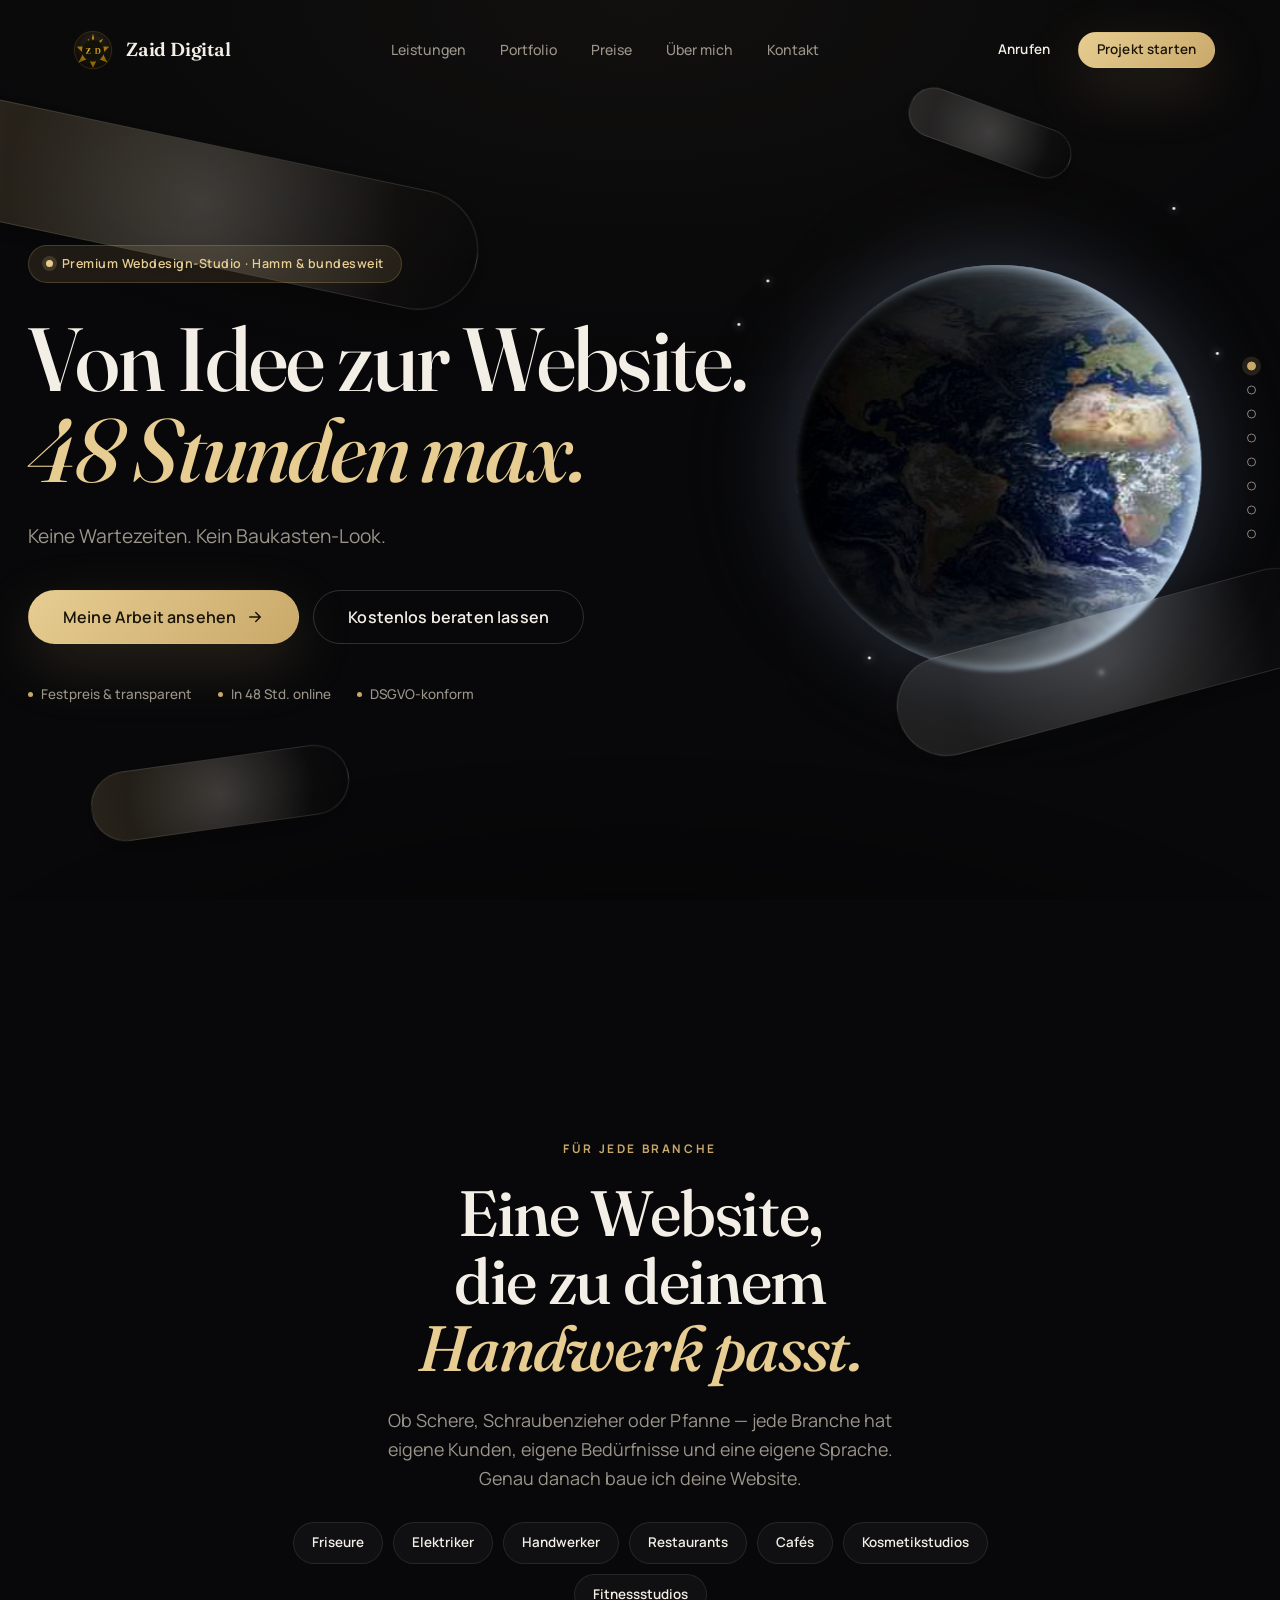
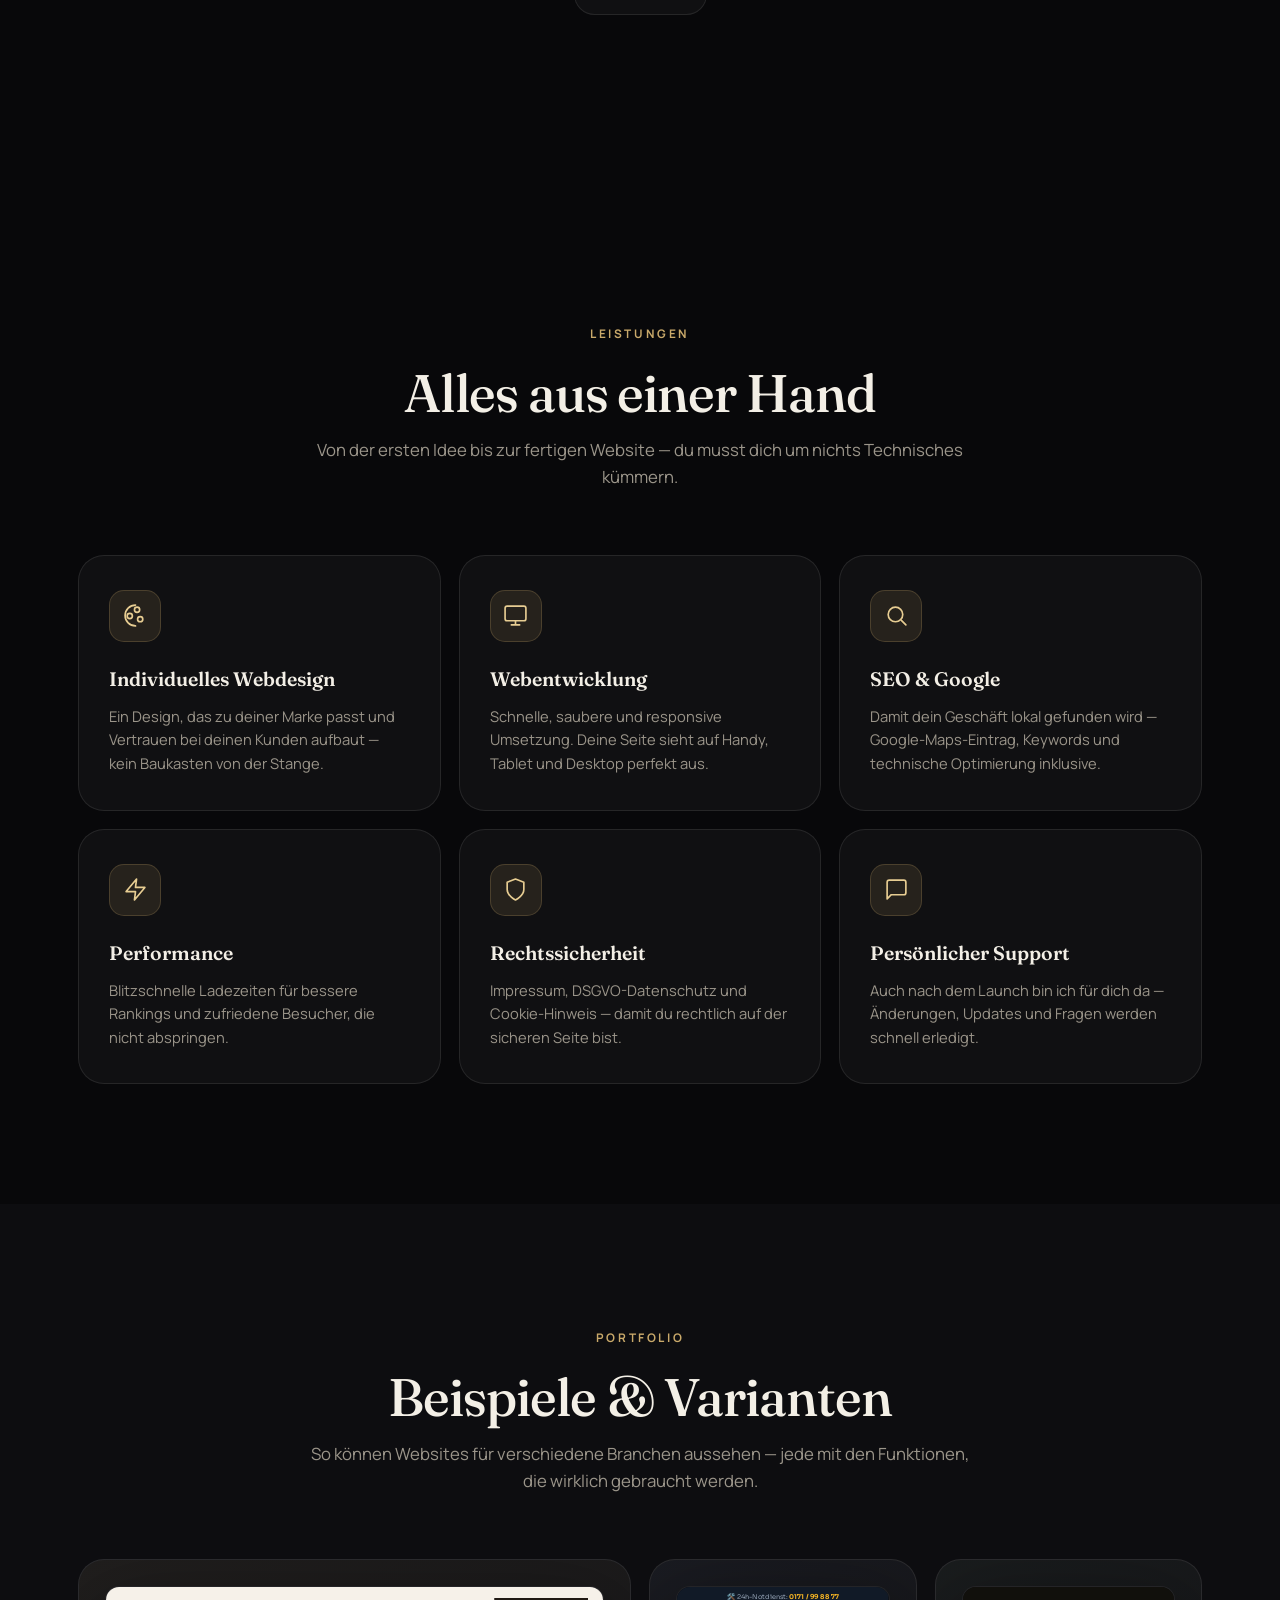
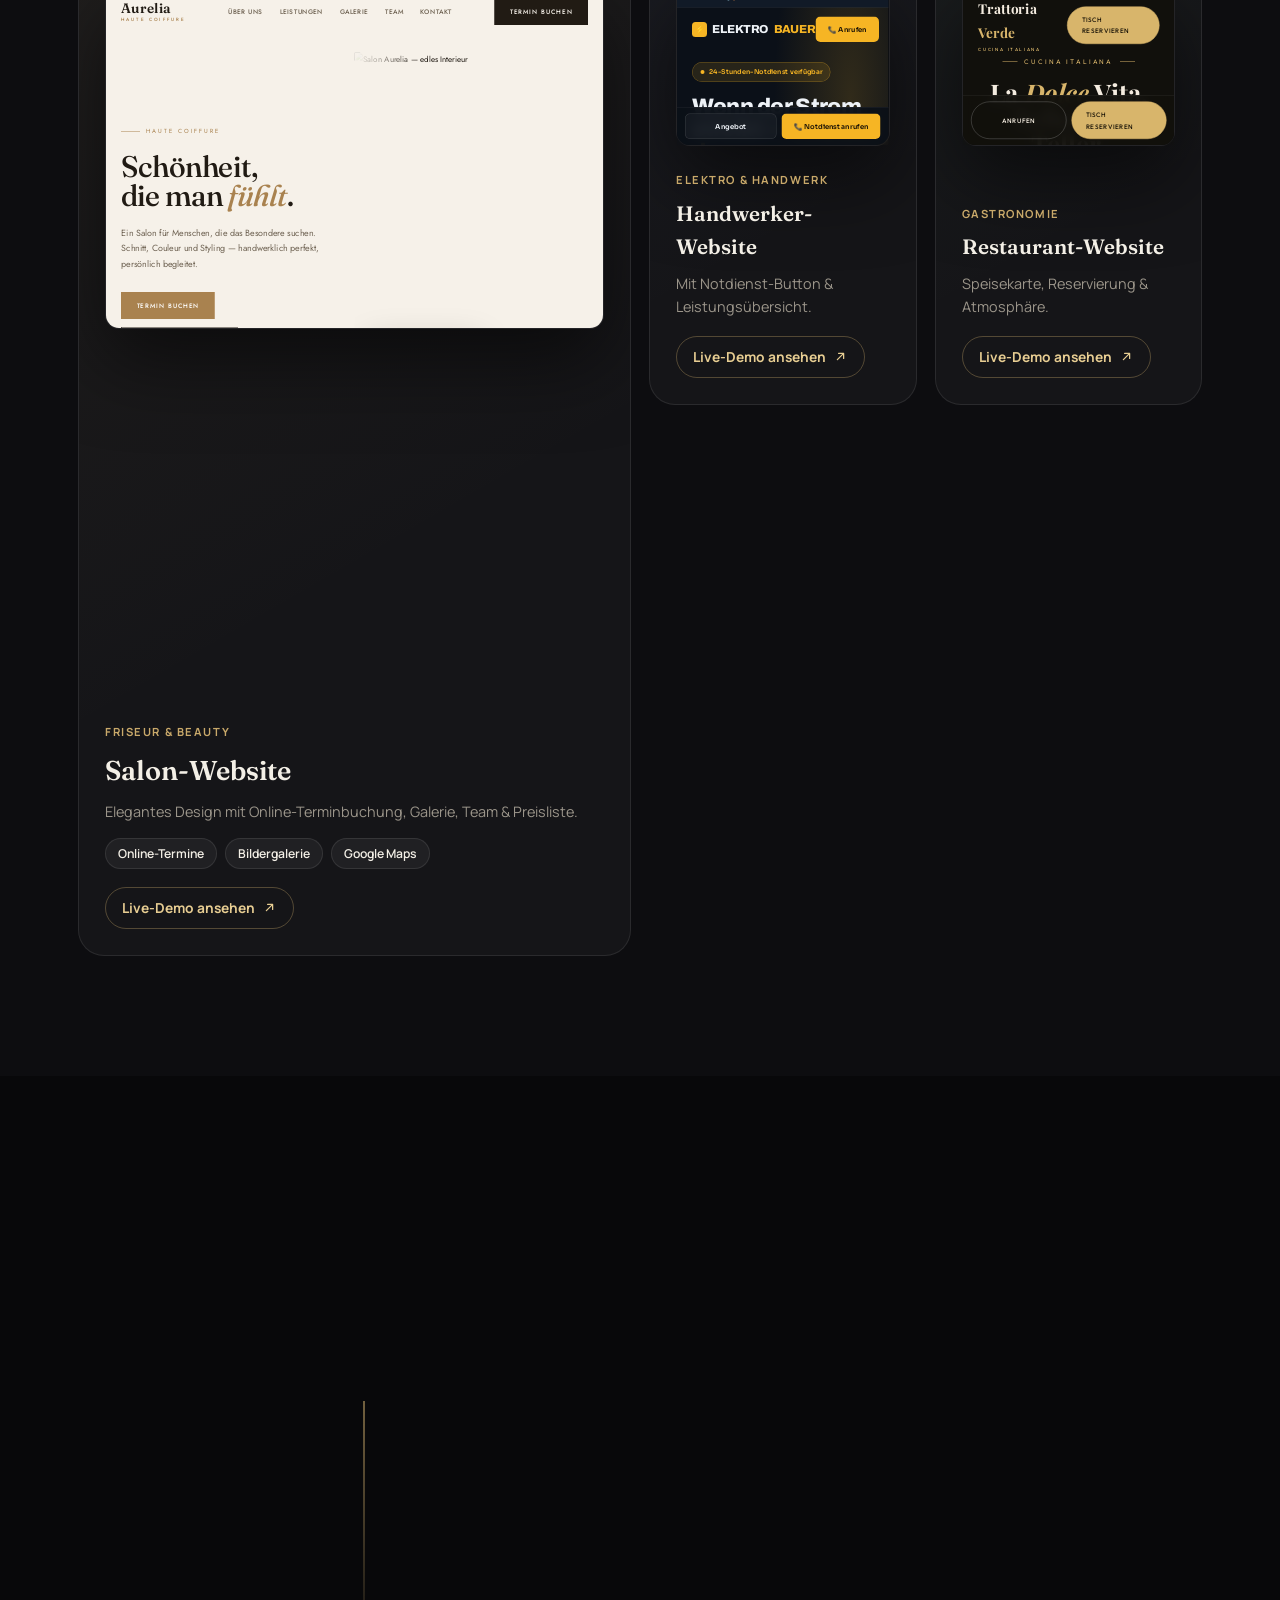
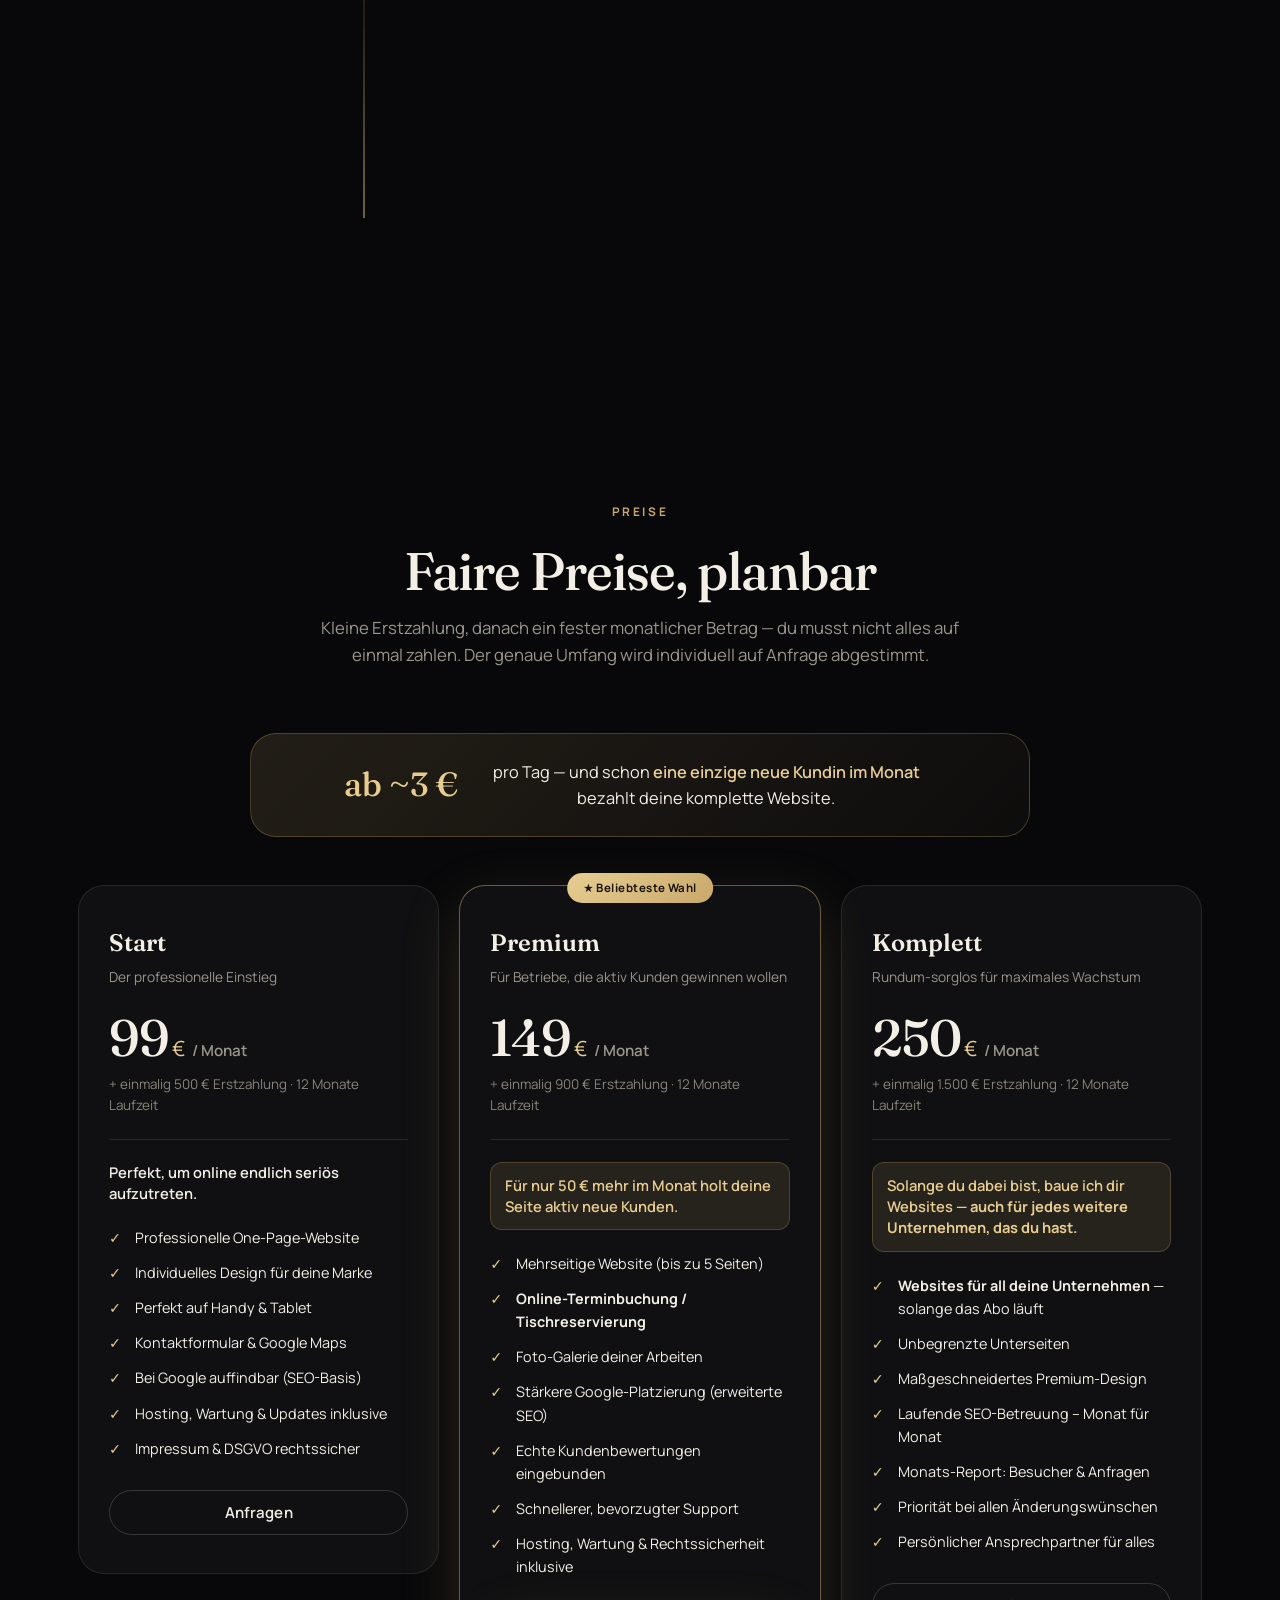
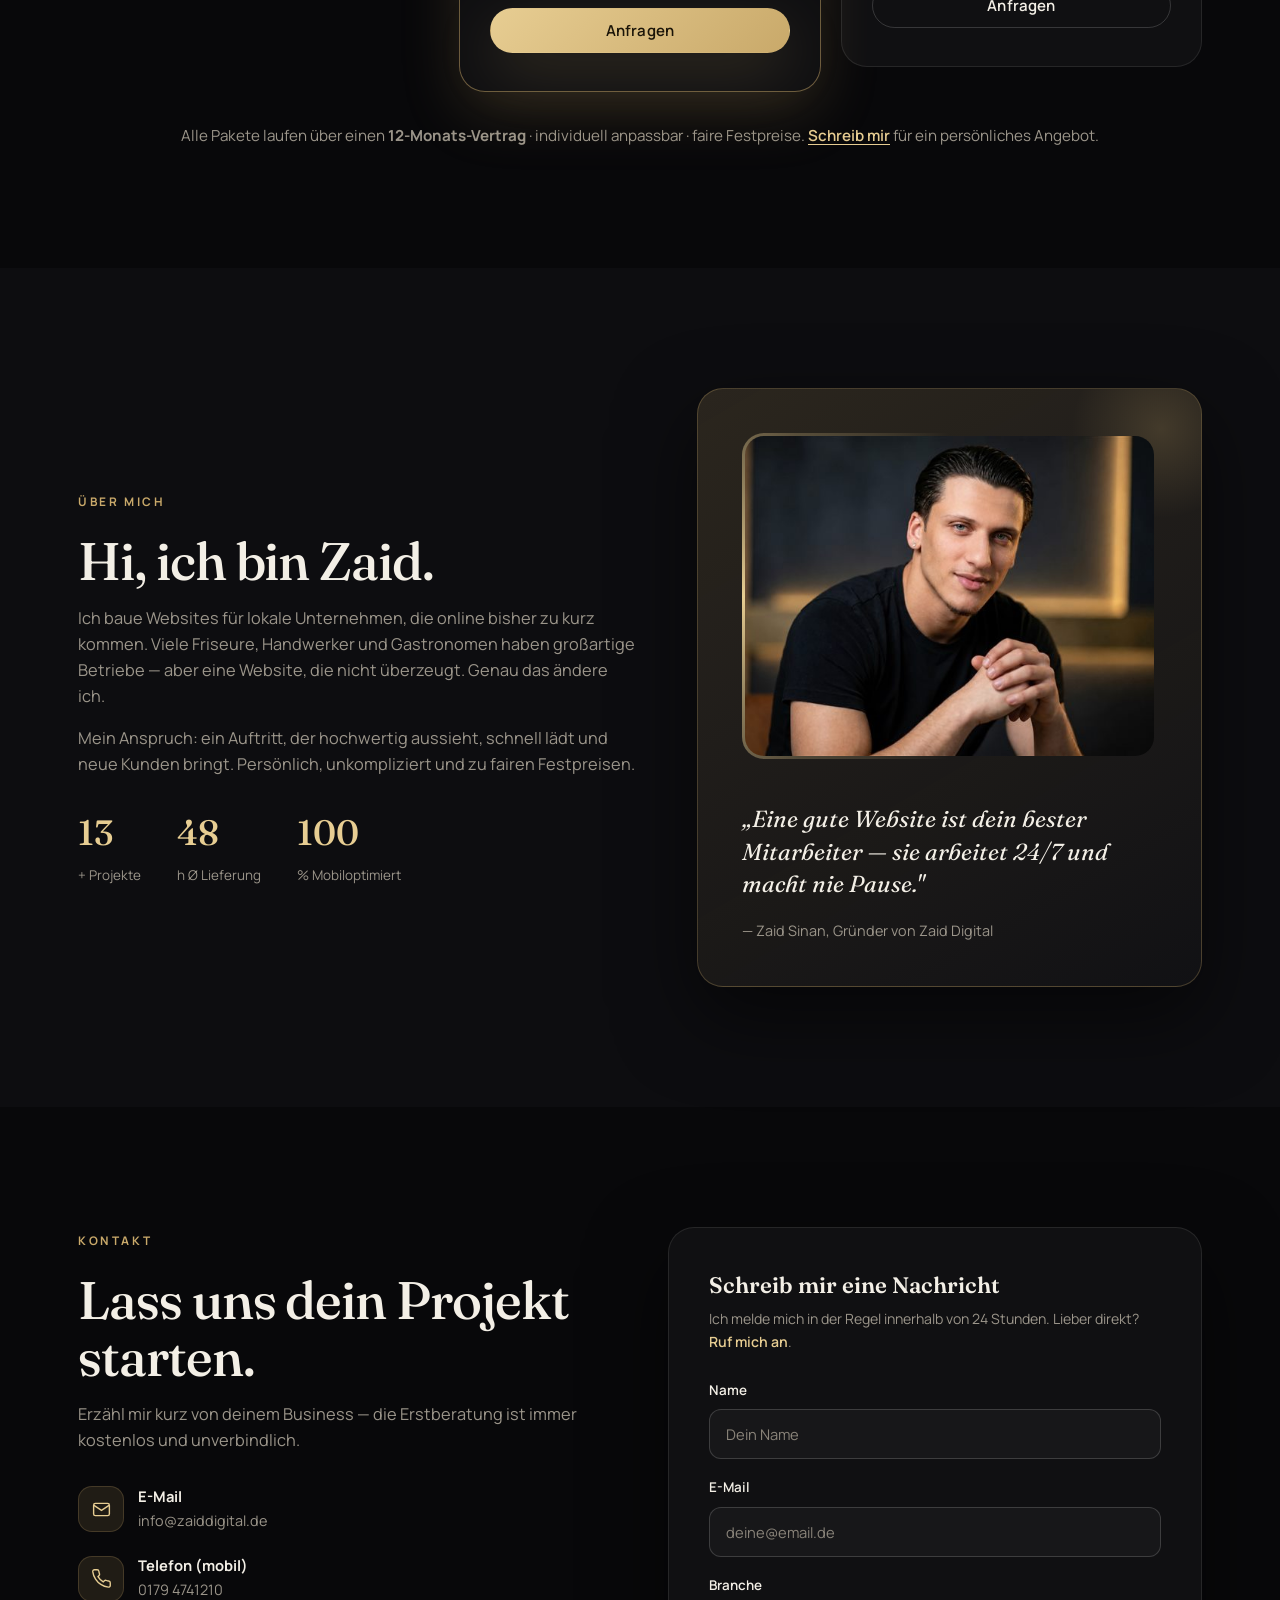
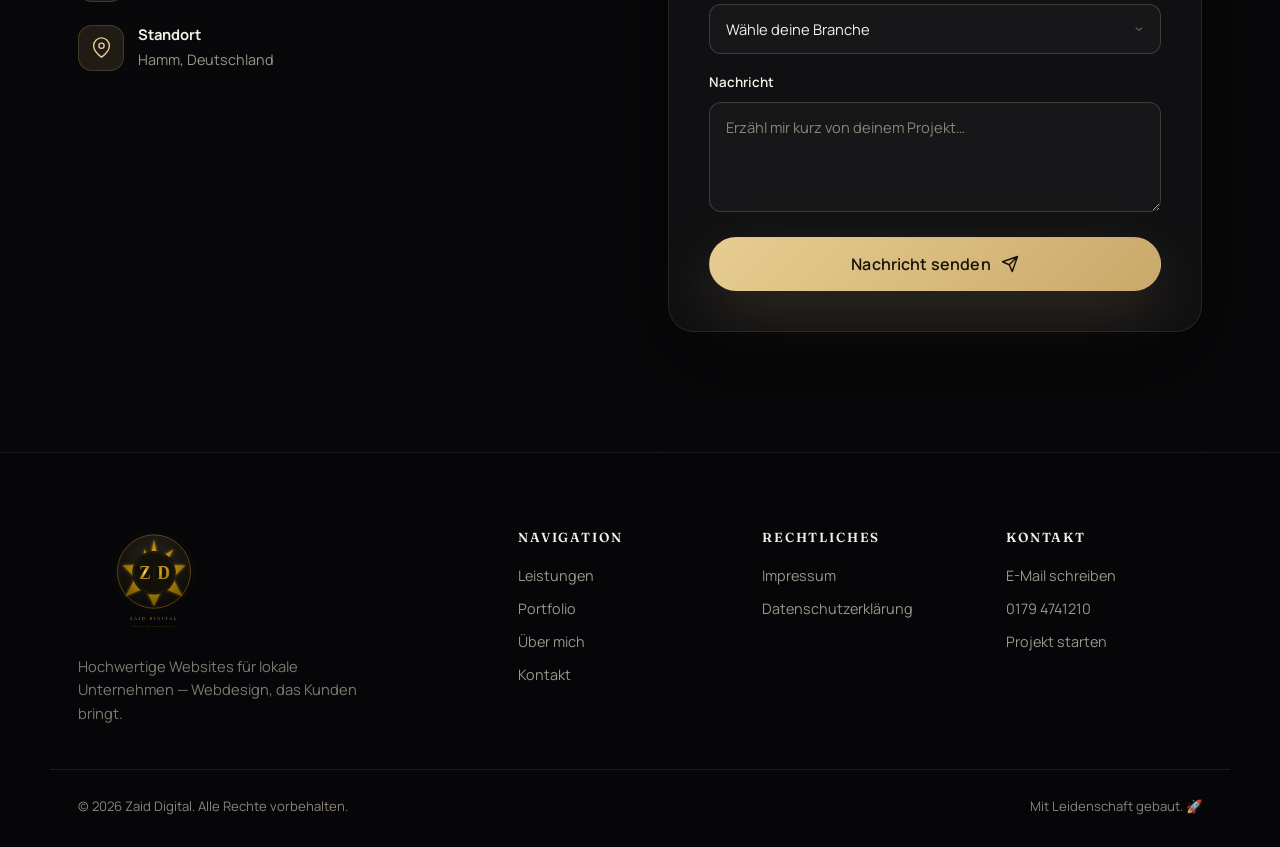
==== commit 8d4e4d48: "Update: Email auf info@zaiddigital.de geaendert" ====
--- a/index.html
+++ b/index.html
@@ -22,7 +22,7 @@
     "name": "Zaid Digital",
     "description": "Premium Webdesign für lokale Unternehmen — individuelle, hochwertige Websites für Friseure, Elektriker, Restaurants und Handwerksbetriebe.",
     "founder": "Zaid Sinan",
-    "email": "zaidsinan98@gmail.com",
+    "email": "info@zaiddigital.de",
     "telephone": "+49-179-4741210",
     "areaServed": "Hamm und Umgebung",
     "priceRange": "€€",
@@ -448,7 +448,7 @@
             <h2 class="head__title" style="text-align:left">Lass uns dein Projekt starten.</h2>
             <p>Erzähl mir kurz von deinem Business — die Erstberatung ist immer kostenlos und unverbindlich.</p>
             <ul class="contact__list">
-              <li><a href="mailto:zaidsinan98@gmail.com" style="display:flex;align-items:center;gap:14px;color:inherit"><span class="contact__ic"><svg viewBox="0 0 24 24" fill="none" stroke="currentColor" stroke-width="1.6"><rect x="3" y="5" width="18" height="14" rx="2"/><path d="m3 7 9 6 9-6"/></svg></span><div><b>E-Mail</b><span>zaidsinan98@gmail.com</span></div></a></li>
+              <li><a href="mailto:info@zaiddigital.de" style="display:flex;align-items:center;gap:14px;color:inherit"><span class="contact__ic"><svg viewBox="0 0 24 24" fill="none" stroke="currentColor" stroke-width="1.6"><rect x="3" y="5" width="18" height="14" rx="2"/><path d="m3 7 9 6 9-6"/></svg></span><div><b>E-Mail</b><span>info@zaiddigital.de</span></div></a></li>
               <li><a href="tel:+491794741210" style="display:flex;align-items:center;gap:14px;color:inherit"><span class="contact__ic"><svg viewBox="0 0 24 24" fill="none" stroke="currentColor" stroke-width="1.6"><path d="M22 16.9v3a2 2 0 0 1-2.2 2 19.8 19.8 0 0 1-8.6-3.1 19.5 19.5 0 0 1-6-6A19.8 19.8 0 0 1 2 4.2 2 2 0 0 1 4 2h3a2 2 0 0 1 2 1.7c.1 1 .4 1.9.7 2.8a2 2 0 0 1-.5 2.1L8 9.9a16 16 0 0 0 6 6l1.3-1.3a2 2 0 0 1 2.1-.4c.9.3 1.8.6 2.8.7A2 2 0 0 1 22 16.9z"/></svg></span><div><b>Telefon (mobil)</b><span>0179 4741210</span></div></a></li>
               <li><span class="contact__ic"><svg viewBox="0 0 24 24" fill="none" stroke="currentColor" stroke-width="1.6"><path d="M21 10c0 7-9 13-9 13s-9-6-9-13a9 9 0 0 1 18 0z"/><circle cx="12" cy="10" r="3"/></svg></span><div><b>Standort</b><span>Hamm, Deutschland</span></div></li>
             </ul>
@@ -498,7 +498,7 @@
       </div>
       <div class="footer__col">
         <h4>Kontakt</h4>
-        <a href="mailto:zaidsinan98@gmail.com">E-Mail schreiben</a>
+        <a href="mailto:info@zaiddigital.de">E-Mail schreiben</a>
         <a href="tel:+491794741210">0179 4741210</a>
         <a href="#kontakt">Projekt starten</a>
       </div>
@@ -531,4 +531,4 @@
   <script src="script.js"></script>
   <script src="livereload.js"></script>
 </body>
-</html>+</html>
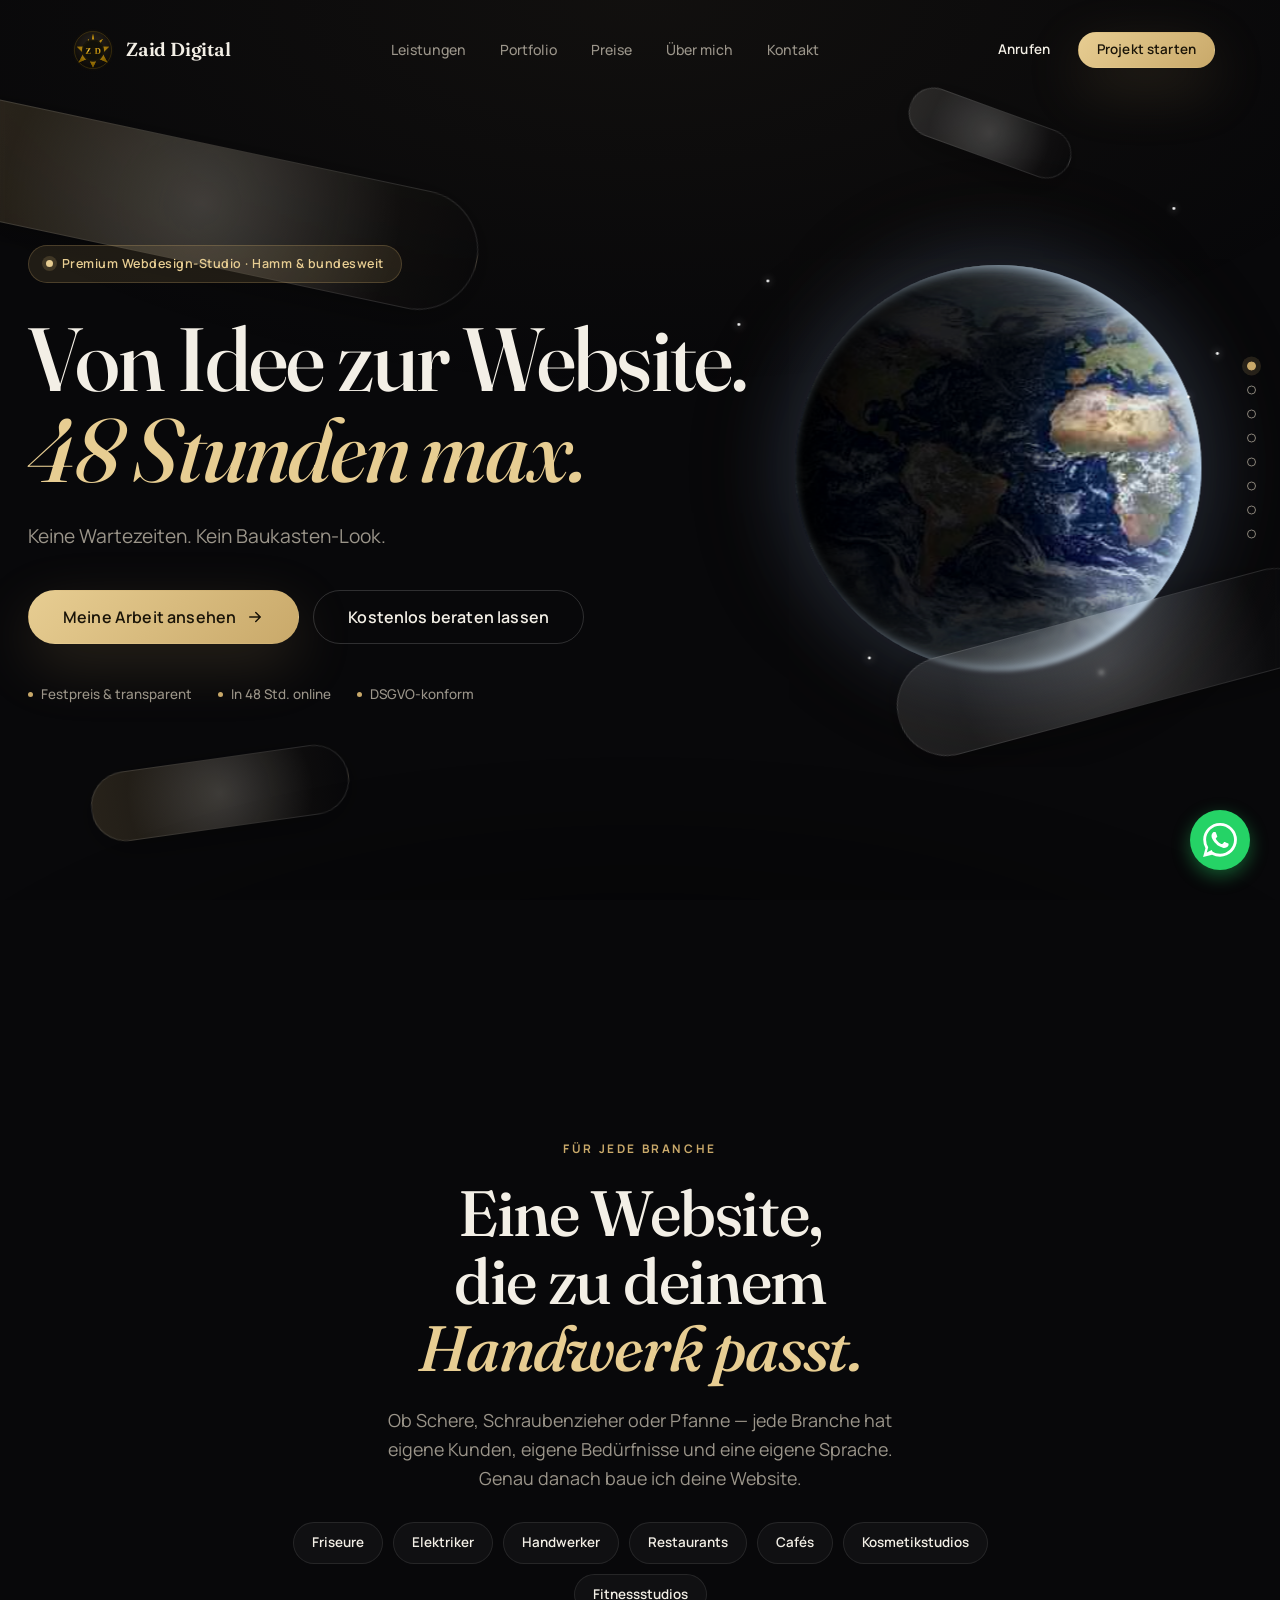
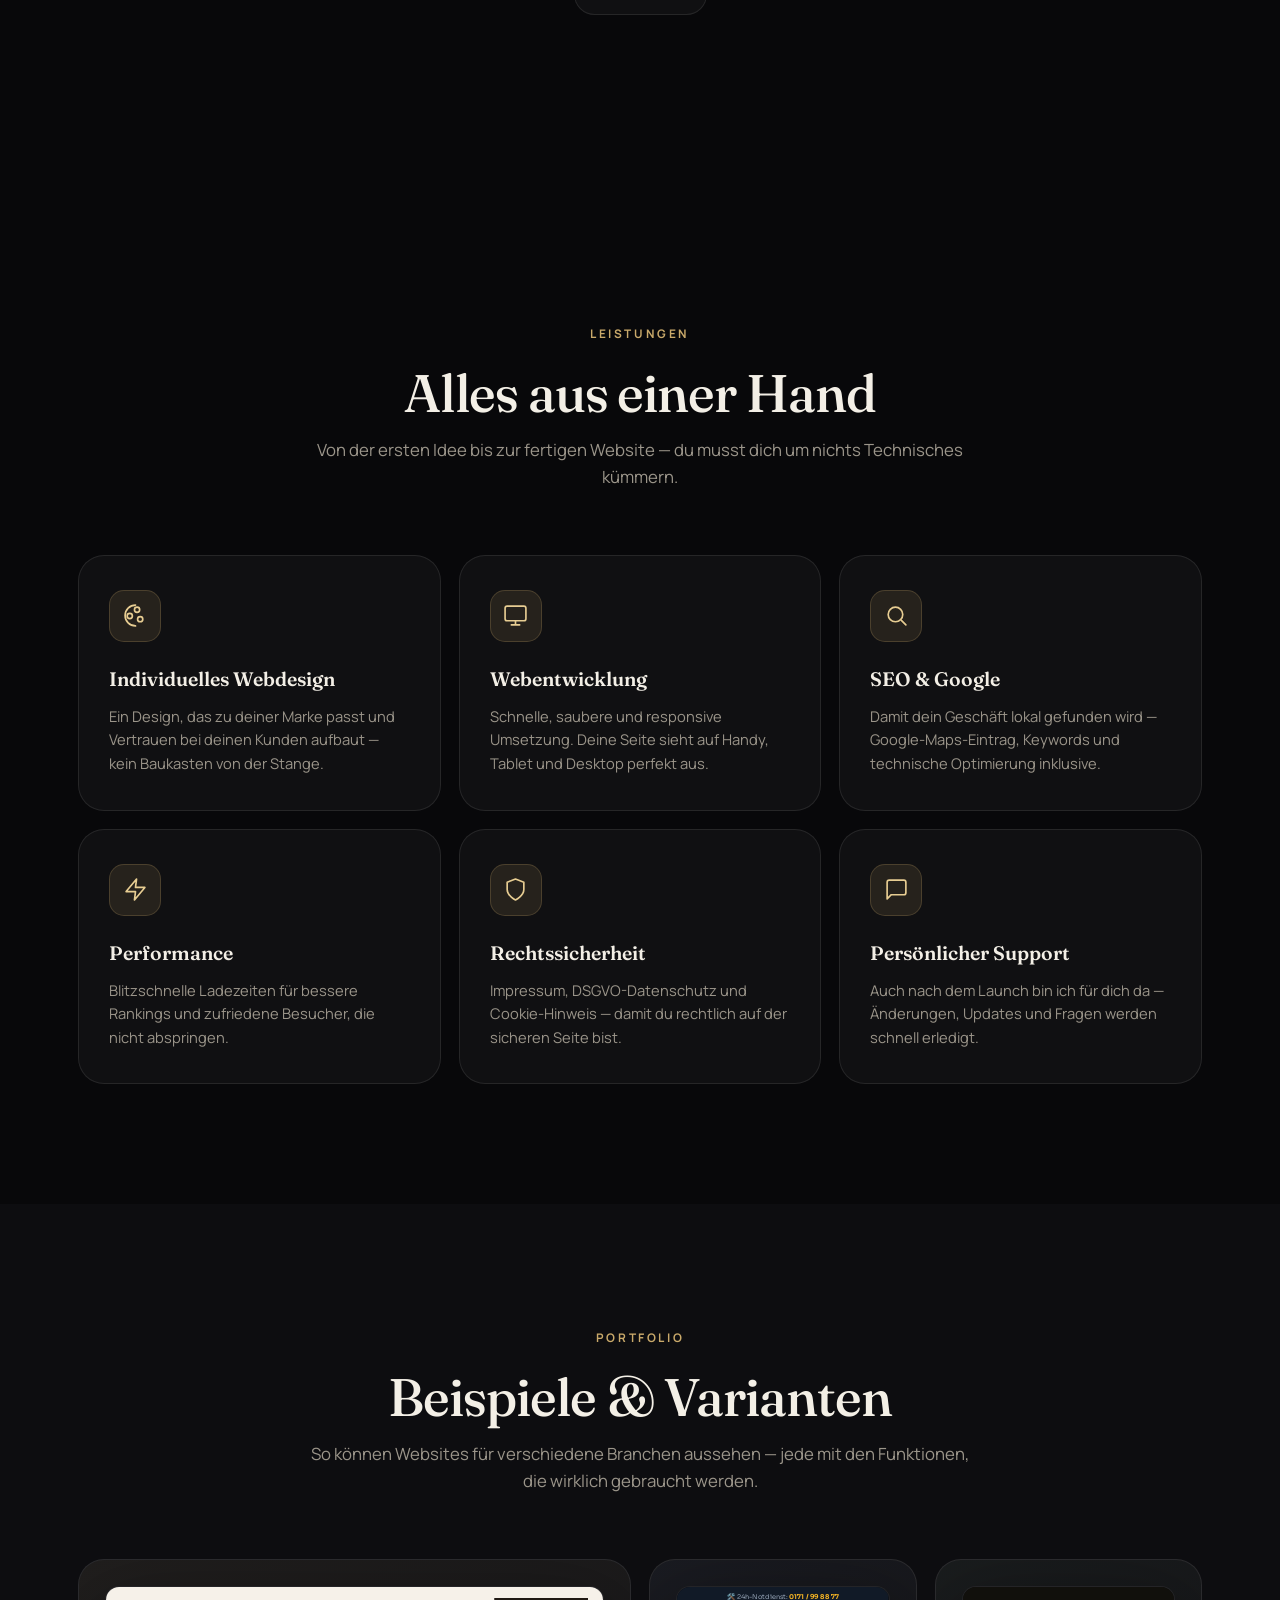
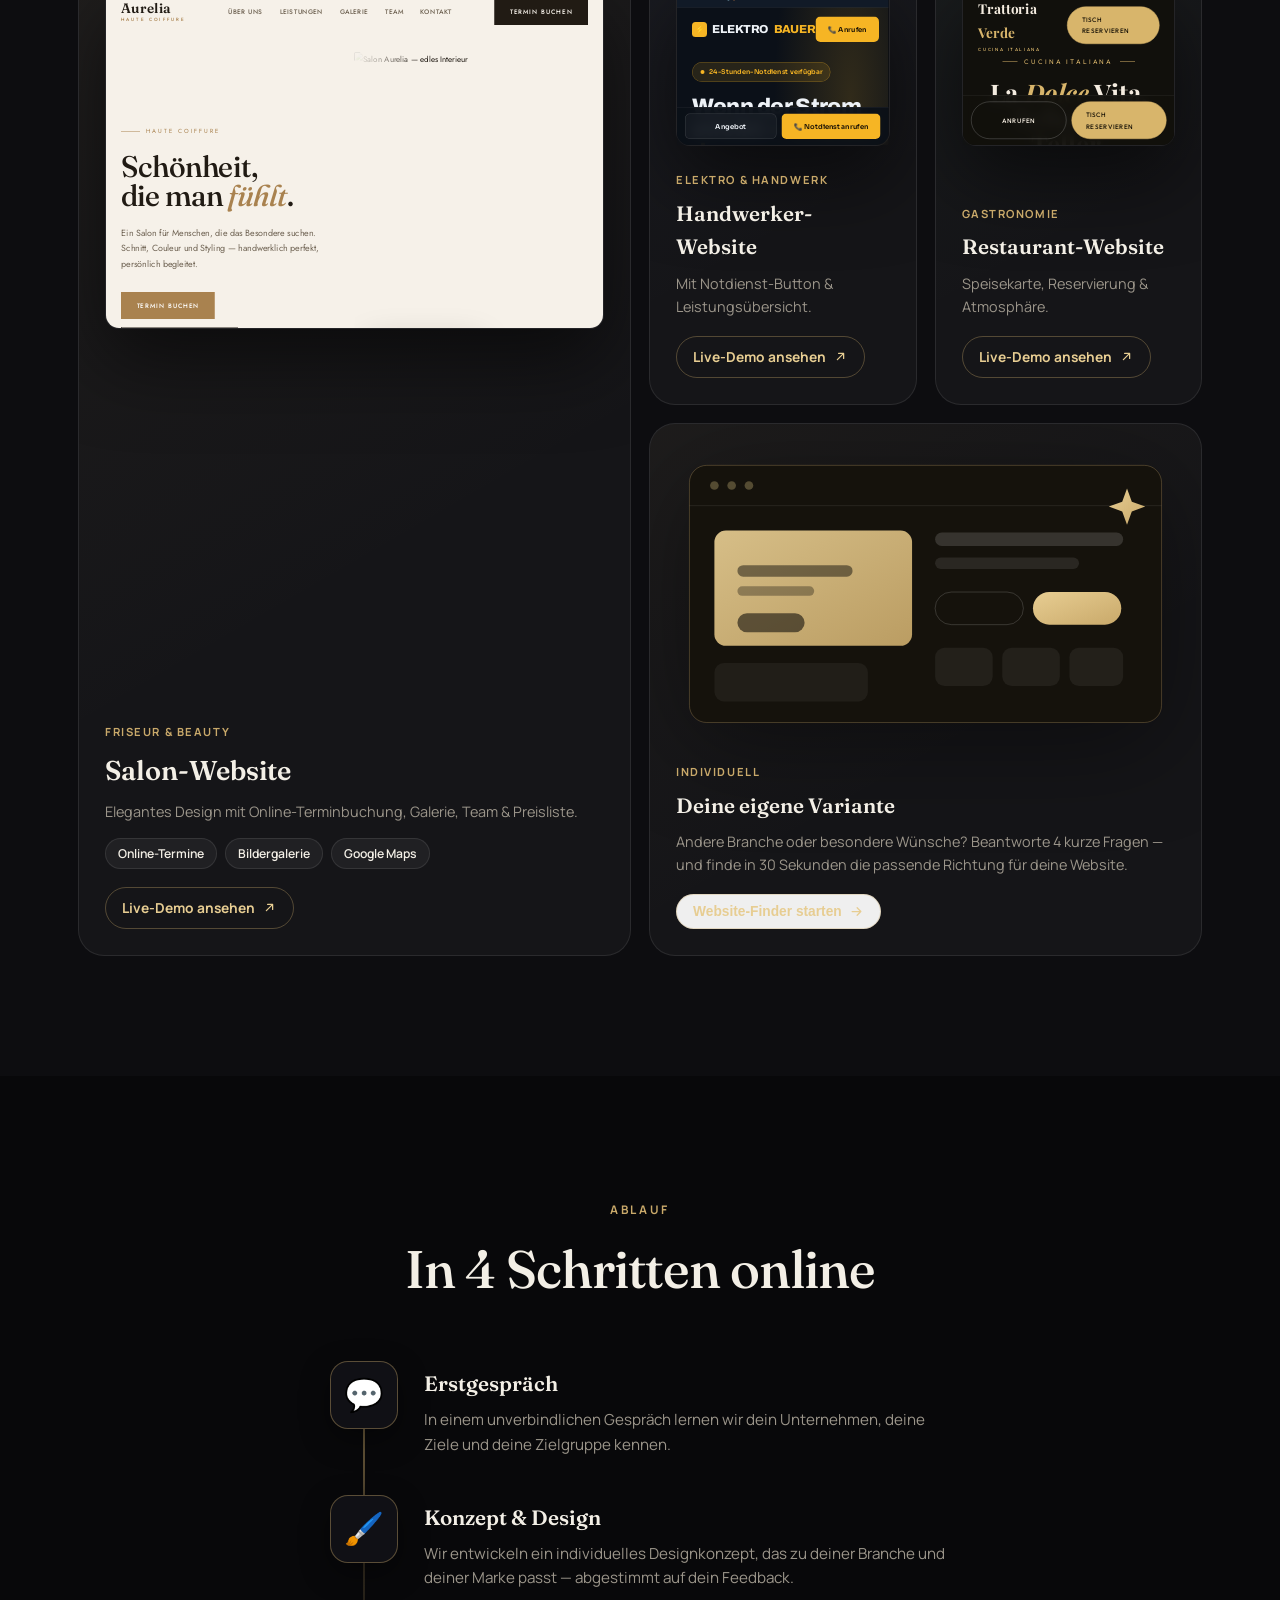
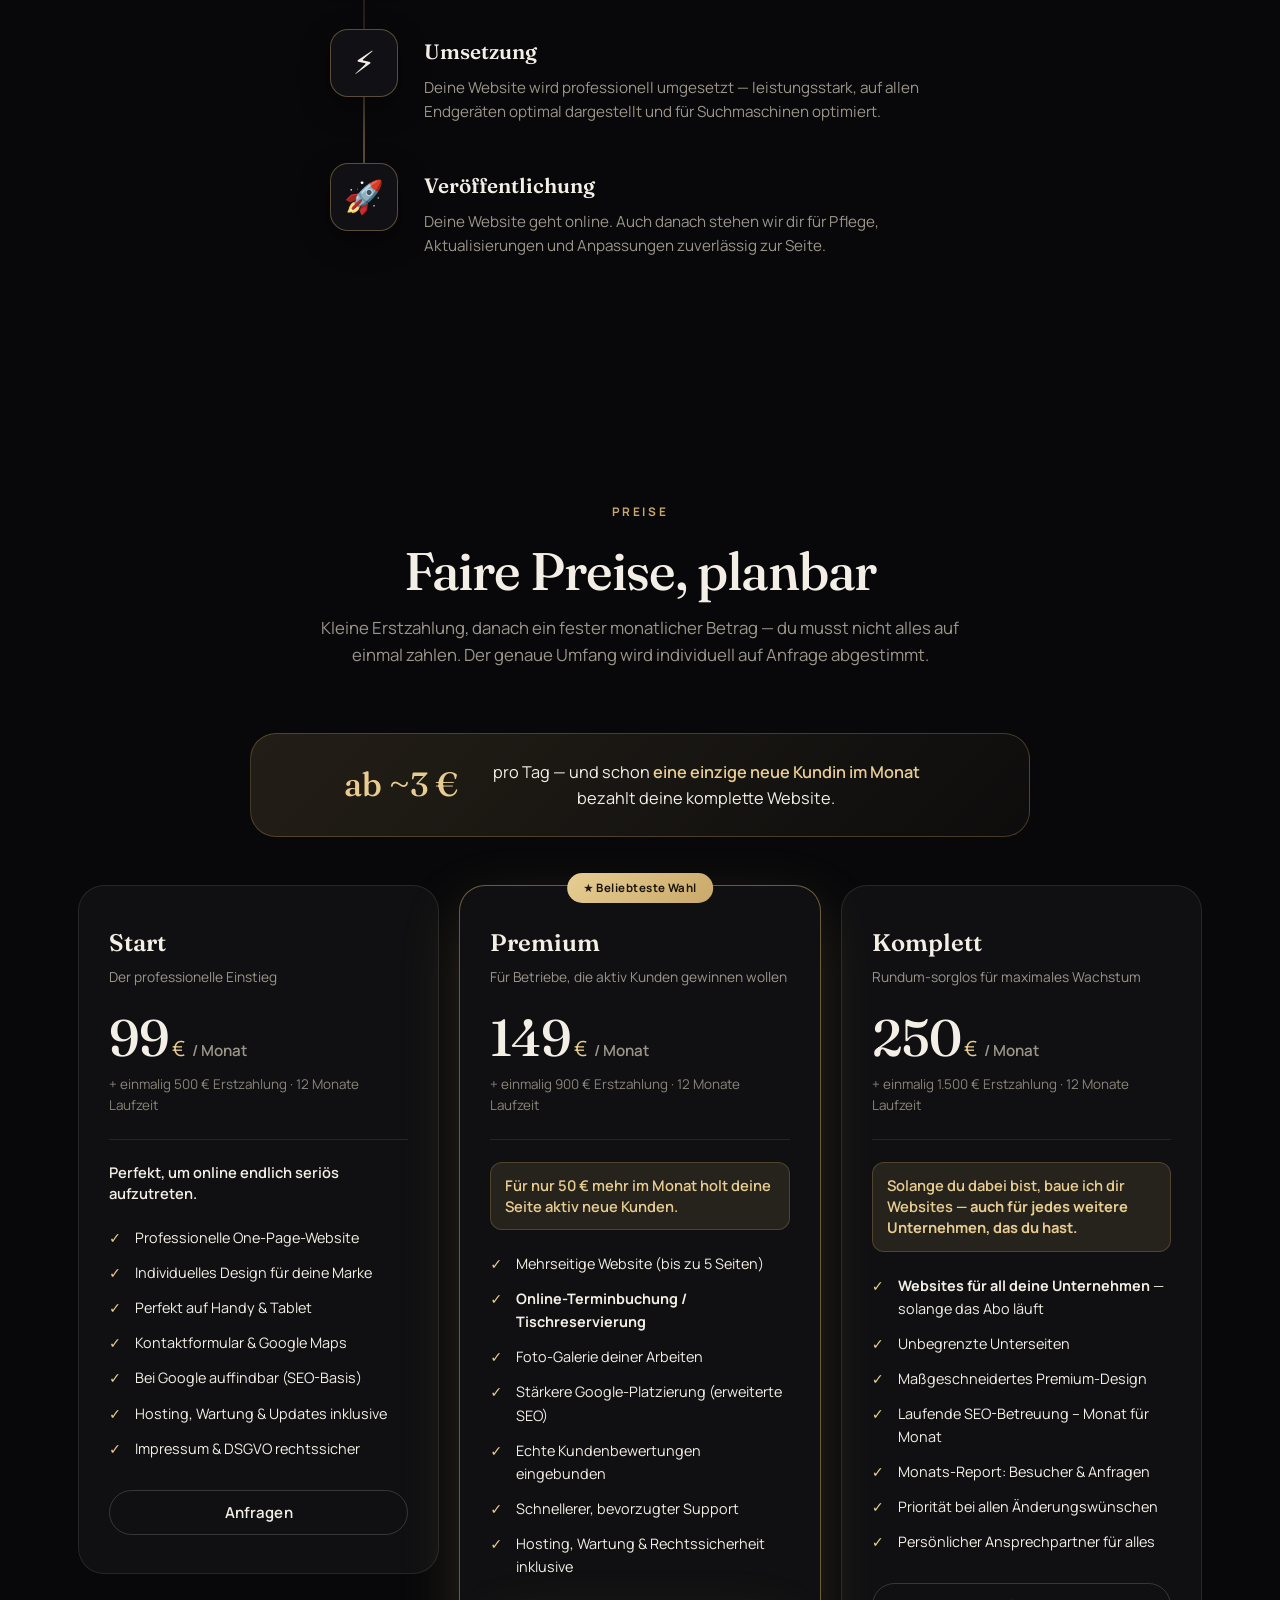
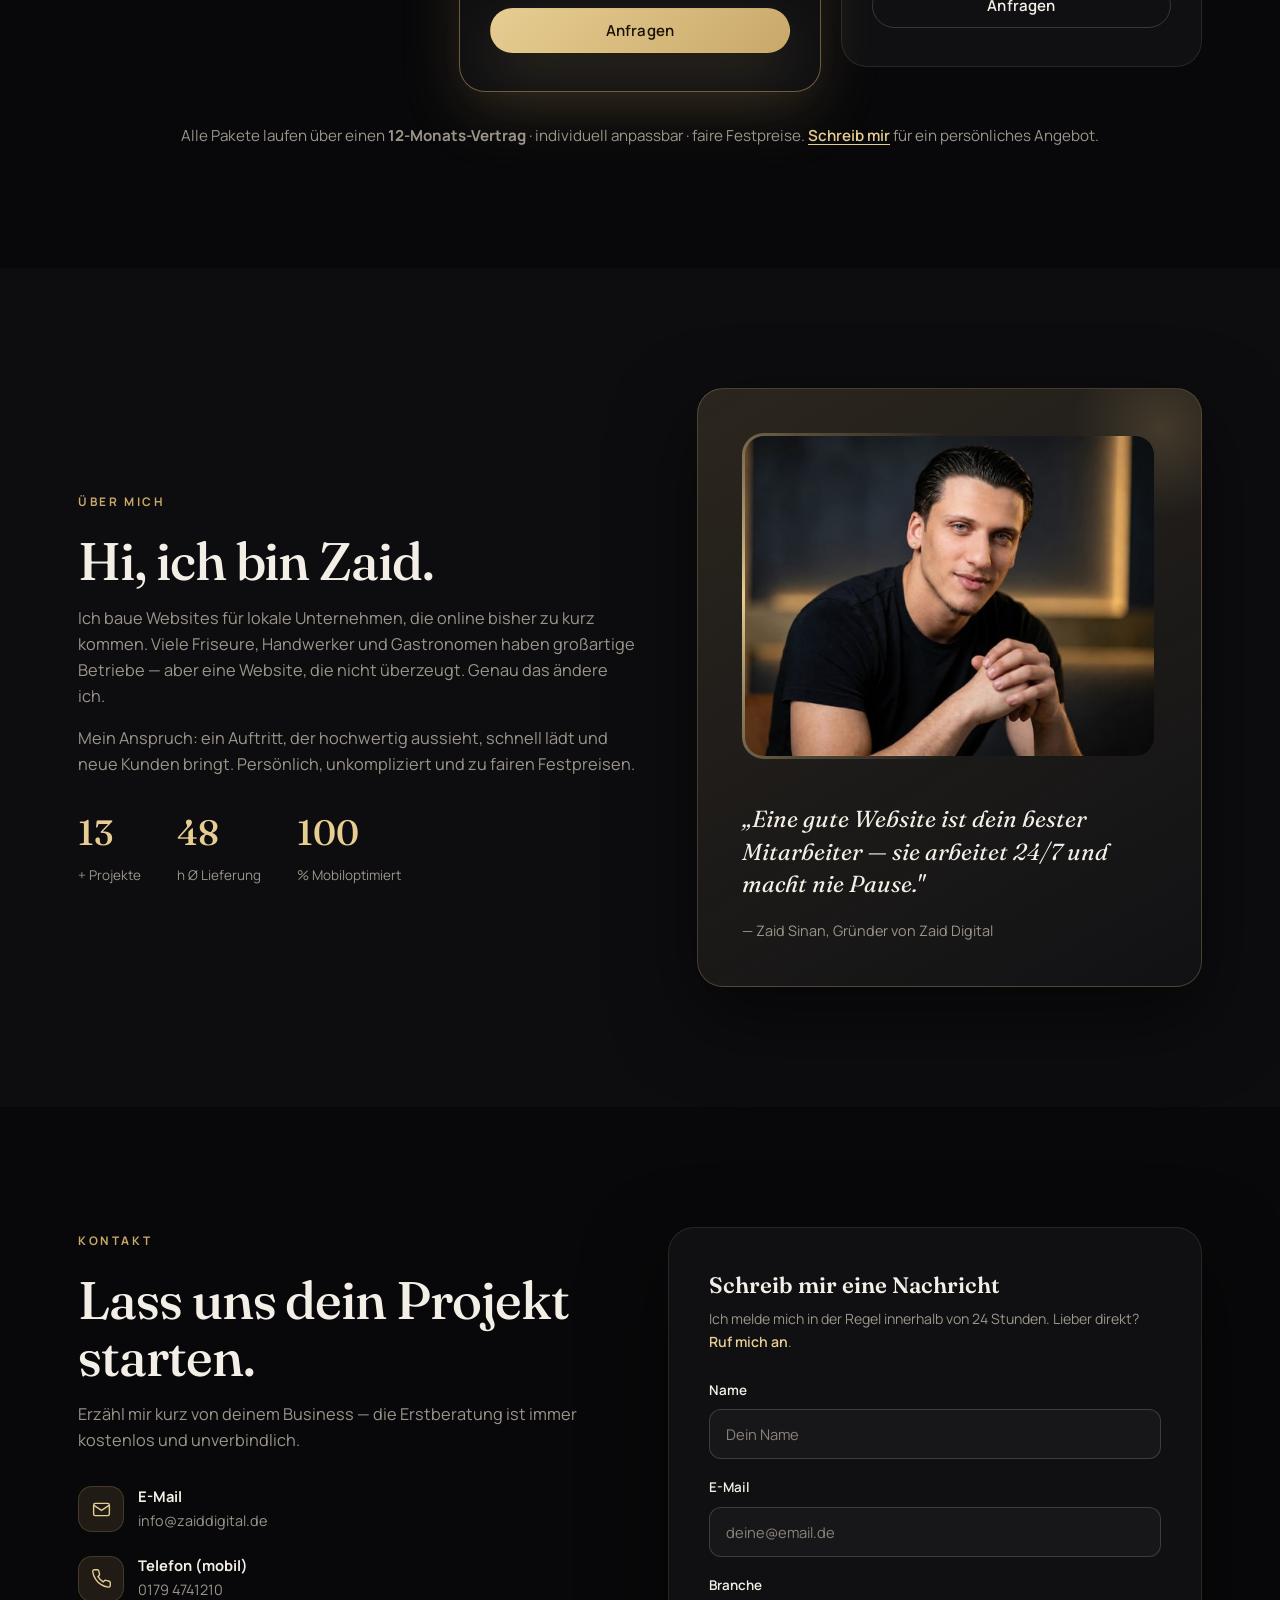
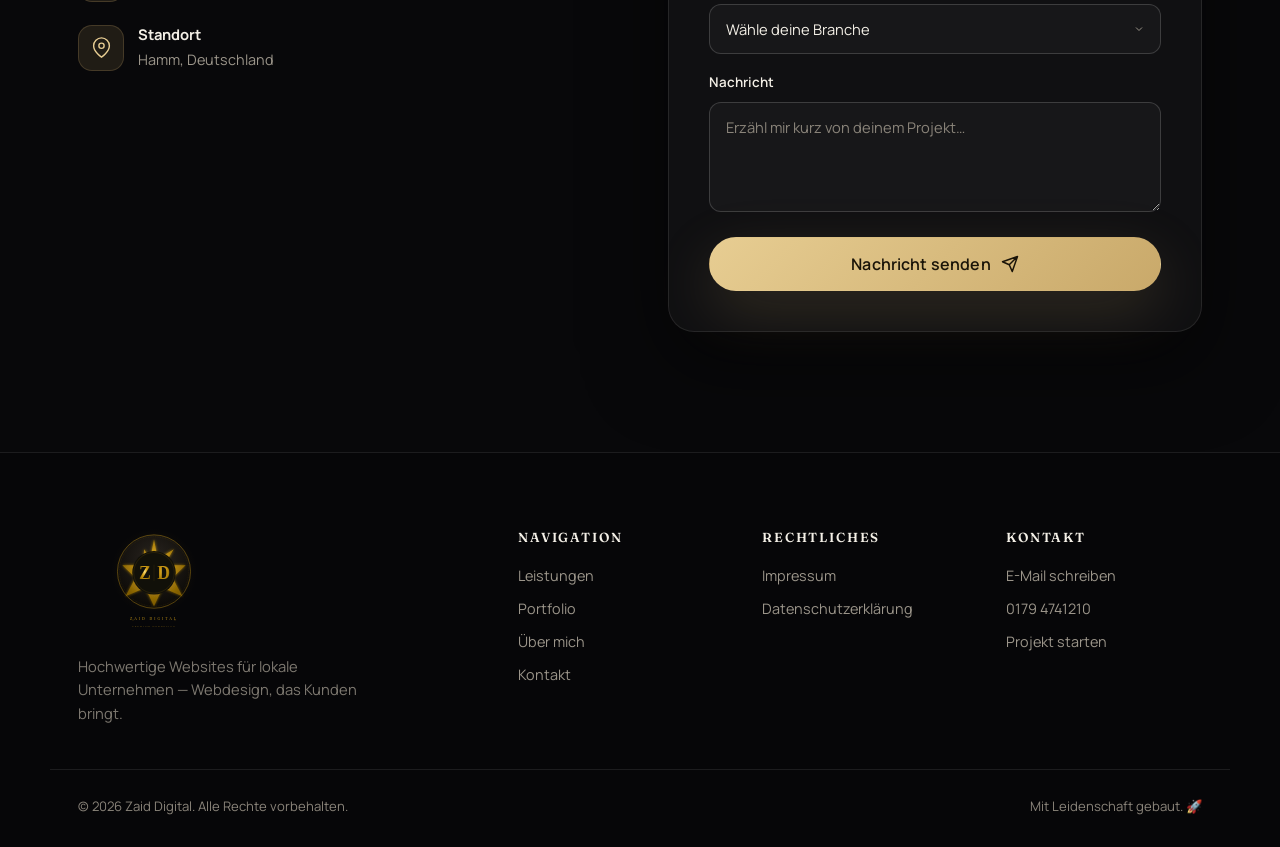
==== commit 759cc537: "Fix: Formspree-Formular + WhatsApp-Button + livereload raus" ====
--- a/index.html
+++ b/index.html
@@ -453,7 +453,7 @@
               <li><span class="contact__ic"><svg viewBox="0 0 24 24" fill="none" stroke="currentColor" stroke-width="1.6"><path d="M21 10c0 7-9 13-9 13s-9-6-9-13a9 9 0 0 1 18 0z"/><circle cx="12" cy="10" r="3"/></svg></span><div><b>Standort</b><span>Hamm, Deutschland</span></div></li>
             </ul>
           </div>
-          <form class="contact__form reveal" id="form">
+          <form class="contact__form reveal" id="form" action="https://formspree.io/f/xwvjzjpl" method="POST">
             <h3>Schreib mir eine Nachricht</h3>
             <p class="contact__formlead">Ich melde mich in der Regel innerhalb von 24 Stunden. Lieber direkt? <a href="tel:+491794741210" style="color:var(--gold-bright);font-weight:600">Ruf mich an</a>.</p>
             <div class="field"><label for="name">Name</label><input id="name" name="name" type="text" autocomplete="name" placeholder="Dein Name" required></div>
@@ -529,6 +529,5 @@
   </div>
 
   <script src="script.js"></script>
-  <script src="livereload.js"></script>
 </body>
 </html>
